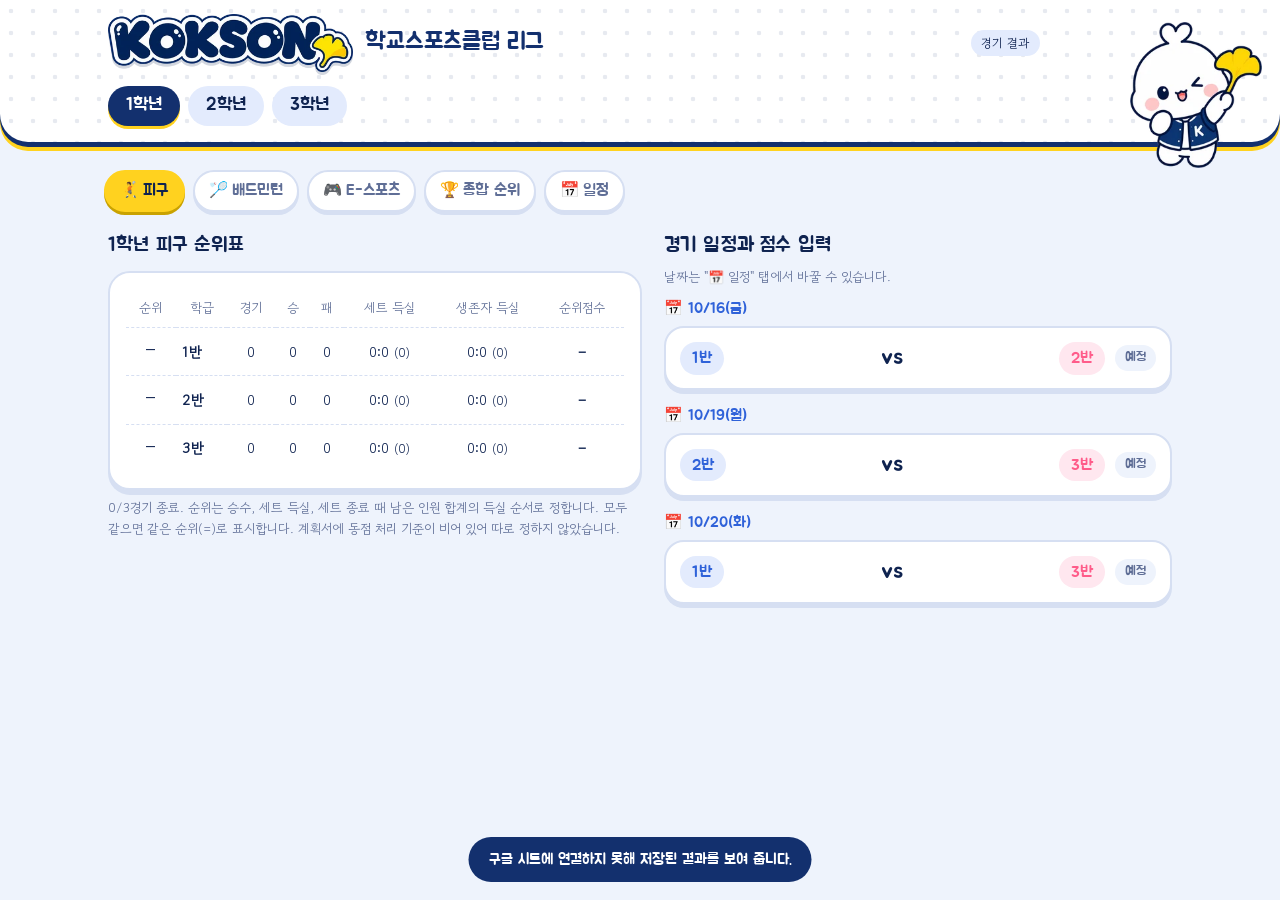
==== index.html @ 6b8d2104 "Add files via upload" ====
<!DOCTYPE html>
<html lang="ko">
<head>
<meta charset="utf-8" data-own>
<meta name="viewport" content="width=device-width, initial-scale=1, viewport-fit=cover" data-own>
<title data-own>곡선중 학교스포츠클럽 리그</title>
<link rel="manifest" href="manifest.webmanifest">
<meta name="theme-color" content="#13306E">
<meta name="mobile-web-app-capable" content="yes">
<meta name="apple-mobile-web-app-capable" content="yes">
<meta name="apple-mobile-web-app-title" content="스포츠리그">
<meta name="apple-mobile-web-app-status-bar-style" content="default">
<link rel="apple-touch-icon" href="icons/apple-touch-icon.png">
<link rel="icon" type="image/png" sizes="192x192" href="icons/icon-192.png">
<link rel="preconnect" href="https://fonts.googleapis.com" data-own>
<link rel="preconnect" href="https://fonts.gstatic.com" crossorigin data-own>
<link href="https://fonts.googleapis.com/css2?family=Jua&family=Gowun+Dodum&display=swap" rel="stylesheet" data-own>
<style data-own>
:root{
  --bg:#EEF3FC; --surface:#FFFFFF; --ink:#0F2350; --muted:#5F6E96; --line:#D6DFF2;
  --blue:#2F62D9; --blue-soft:#E3EBFD; --red:#FF5C8A; --red-soft:#FFE7EF;
  --yellow:#FFD21F; --ok:#1FA874; --warn:#E26A1F;
  --board:#13306E; --board-ink:#FFFFFF; --board-deep:#0A1F4D; --hdr:#FFFFFF;
  --mascot:url([data-uri]);
  color-scheme:light;
  box-sizing:border-box;
  padding-top:env(safe-area-inset-top,0px); padding-bottom:env(safe-area-inset-bottom,0px);
}
@media (prefers-color-scheme:dark){
  :root:not([data-theme="light"]){
    --bg:#0C1630; --surface:#15244A; --ink:#EAF0FF; --muted:#9FB0D6; --line:#25386A;
    --blue:#7FA2FF; --blue-soft:#1E2F5E; --red:#FF7FA3; --red-soft:#46213A;
    --yellow:#FFD84A; --ok:#4FD3A0; --warn:#FFA060;
    --board:#1A3A82; --board-ink:#FFFFFF; --board-deep:#0E2457; --hdr:#15244A; color-scheme:dark;
  }
}
:root[data-theme="dark"]{
  --bg:#0C1630; --surface:#15244A; --ink:#EAF0FF; --muted:#9FB0D6; --line:#25386A;
  --blue:#7FA2FF; --blue-soft:#1E2F5E; --red:#FF7FA3; --red-soft:#46213A;
  --yellow:#FFD84A; --ok:#4FD3A0; --warn:#FFA060;
  --board:#1A3A82; --board-ink:#FFFFFF; --board-deep:#0E2457; --hdr:#15244A; color-scheme:dark;
}
html{scroll-padding-top:env(safe-area-inset-top,0px)}
*,*::before,*::after{box-sizing:inherit}
body{margin:0;background:var(--bg);color:var(--ink);font-family:"Gowun Dodum","Apple SD Gothic Neo","Malgun Gothic",sans-serif;font-size:15px;line-height:1.55}
body::before{content:"";position:fixed;inset:0 0 auto;height:env(safe-area-inset-top,0px);z-index:10;background:var(--board)}
.disp{font-family:"Jua","Apple SD Gothic Neo","Malgun Gothic",sans-serif;font-weight:400;letter-spacing:0}
button,input,select{font:inherit;color:inherit}
button{cursor:pointer}
:focus-visible{outline:3px solid var(--yellow);outline-offset:2px}

header.top{background:var(--board);color:var(--board-ink);position:sticky;top:env(safe-area-inset-top,0px);z-index:5}
.top-inner{max-width:1100px;margin:0 auto;padding:14px 18px 0}
.title-row{display:flex;align-items:baseline;justify-content:space-between;gap:12px;flex-wrap:wrap}
.title-row h1{margin:0;font-size:24px}
.sync{font-size:12.5px;opacity:.75}
.grades{display:flex;gap:6px;margin-top:12px}
.grades button{border:0;background:transparent;color:var(--board-ink);opacity:.6;padding:6px 14px;border-radius:6px 6px 0 0;font-size:18px}
.grades button[aria-pressed="true"]{opacity:1;background:var(--bg);color:var(--ink)}
nav.sports{background:var(--bg);border-bottom:1px solid var(--line)}
.sports-inner{max-width:1100px;margin:0 auto;padding:0 12px;display:flex;gap:2px;overflow-x:auto}
.sports-inner button{border:0;background:none;padding:12px 12px 10px;border-bottom:3px solid transparent;white-space:nowrap;color:var(--muted);font-weight:500}
.sports-inner button[aria-pressed="true"]{color:var(--ink);border-bottom-color:var(--yellow)}

main{max-width:1100px;margin:0 auto;padding:18px 18px 60px}
.grid{display:grid;grid-template-columns:minmax(0,1.05fr) minmax(0,1fr);gap:22px;align-items:start}
@media (max-width:820px){.grid{grid-template-columns:minmax(0,1fr)}}
h2{font-size:17px;margin:0 0 10px}
.panel{background:var(--surface);border:1px solid var(--line);border-radius:10px;padding:14px}
.note{font-size:13px;color:var(--muted);margin:8px 0 0}
.scroll{overflow-x:auto}
table{border-collapse:collapse;width:100%;font-size:14px}
th,td{padding:7px 6px;text-align:center;border-bottom:1px solid var(--line);white-space:nowrap}
th{font-weight:500;color:var(--muted);font-size:12.5px}
td.cls{text-align:left;font-weight:700}
tr.top1 td:first-child{color:var(--yellow);font-weight:700}
.rank{font-family:"Jua",sans-serif;font-size:17px}
.pts{font-weight:700}

.rounds{display:flex;flex-direction:column;gap:14px}
.round h3{font-size:13px;color:var(--muted);font-weight:500;margin:0 0 6px}
.mlist{display:flex;flex-direction:column;gap:6px}
.mcard{display:grid;grid-template-columns:1fr auto 1fr auto;align-items:center;gap:10px;width:100%;text-align:left;background:var(--surface);border:1px solid var(--line);border-radius:8px;padding:10px 12px}
.mcard:hover{border-color:var(--muted)}
.mcard .a{color:var(--blue);font-weight:700}
.mcard .b{color:var(--red);font-weight:700;text-align:right}
.mcard .sc{font-family:"Jua",sans-serif;font-size:20px;min-width:62px;text-align:center}
.mcard .win{text-decoration:underline;text-decoration-thickness:3px;text-underline-offset:4px;text-decoration-color:var(--yellow)}
.badge{font-size:12px;padding:2px 8px;border-radius:99px;border:1px solid var(--line);color:var(--muted);white-space:nowrap}
.badge.live{border-color:var(--ok);color:var(--ok)}
.badge.done{background:var(--ink);color:var(--surface);border-color:var(--ink)}

/* scoring sheet */
.sheet{position:fixed;inset:0;z-index:20;background:var(--bg);overflow-y:auto;display:none}
.sheet.open{display:block}
.sheet-head{position:sticky;top:0;z-index:2;background:var(--board);color:var(--board-ink);padding:calc(env(safe-area-inset-top,0px) + 10px) 16px 10px;display:flex;align-items:center;gap:12px}
.sheet-head h2{margin:0;font-size:19px;flex:1}
.sheet-head .x{background:transparent;border:1px solid rgba(255,255,255,.35);color:var(--board-ink);border-radius:6px;padding:6px 12px}
.sheet-body{max-width:860px;margin:0 auto;padding:16px 16px 40px}

.board{background:var(--board);color:var(--board-ink);border-radius:12px;padding:16px;display:grid;grid-template-columns:1fr auto 1fr;gap:12px;align-items:stretch}
.side{border-radius:10px;padding:12px;display:flex;flex-direction:column;align-items:center;gap:8px}
.side.A{background:color-mix(in srgb,var(--blue) 30%,transparent);box-shadow:inset 0 0 0 2px var(--blue)}
.side.B{background:color-mix(in srgb,var(--red) 28%,transparent);box-shadow:inset 0 0 0 2px var(--red)}
.side .nm{font-size:22px}
.big{font-family:"Jua",sans-serif;font-size:clamp(64px,16vw,112px);line-height:1}
.side .lbl{font-size:12.5px;opacity:.8}
.center{display:flex;flex-direction:column;align-items:center;justify-content:center;gap:8px;min-width:96px}
.clock{font-family:"Jua",sans-serif;font-size:clamp(64px,18vw,104px);line-height:1;color:var(--yellow);font-variant-numeric:tabular-nums;letter-spacing:1px}
.clock.last{color:#FF8A3D}
.clock.over{color:var(--red)}
.timer-panel{background:var(--board);color:var(--board-ink);border-radius:12px;padding:16px;margin-bottom:12px;display:flex;flex-direction:column;align-items:center;gap:10px}
.timer-panel .tl{font-size:13px;opacity:.8}
.tbar{width:100%;max-width:520px;height:8px;border-radius:99px;background:rgba(255,255,255,.15);overflow:hidden}
.tbar i{display:block;height:100%;background:var(--yellow);border-radius:99px}
.tbtns{display:flex;gap:8px}
.tbtns button{touch-action:manipulation;border:0;border-radius:10px;padding:12px 22px;font-size:17px;font-weight:700}
.tbtns .go{background:var(--yellow);color:#14233D}
.tbtns .rs{background:#FFFFFF;color:#14233D}
.tbtns button:active,.endbtn:active{transform:translateY(1px)}
.vs{font-family:"Jua",sans-serif;font-size:28px;opacity:.6;align-self:center}
@media (max-width:560px){.board .vs{display:none}}
body.ro .timer-panel{display:none}
.btn-s{border:1px solid rgba(255,255,255,.35);background:transparent;color:var(--board-ink);border-radius:6px;padding:5px 10px;font-size:13px}
.setscore{font-family:"Jua",sans-serif;font-size:26px}
.counter{display:grid;grid-template-columns:44px 1fr 44px;align-items:center;gap:6px;width:100%;max-width:220px}
.counter button{height:44px;border-radius:8px;border:0;font-size:24px;font-weight:700;background:rgba(255,255,255,.14);color:var(--board-ink)}
.counter button.minus{background:rgba(255,255,255,.92);color:#14233D}
.counter .v{text-align:center}
.counter .v b{font-family:"Jua",sans-serif;font-size:30px;font-weight:400}
.counter .v span{opacity:.75;font-size:14px}
.counter .v small{display:block;font-size:12px;opacity:.75;margin-top:-4px}
.starts{display:flex;gap:6px;align-items:center;font-size:12.5px;opacity:.9;flex-wrap:wrap;justify-content:center}
.starts input{width:46px;padding:3px 4px;border-radius:5px;border:1px solid rgba(255,255,255,.35);background:transparent;color:var(--board-ink);text-align:center}
@media (max-width:560px){
  .board{grid-template-columns:1fr 1fr}
  .center{grid-column:1 / -1;order:-1;flex-direction:row;flex-wrap:wrap}
}
.svlab{font-size:13px;opacity:.85}
.svin{width:100%;max-width:200px;text-align:center;background:rgba(255,255,255,.08);border:2px solid rgba(255,255,255,.45);border-radius:12px;color:var(--board-ink);padding:6px 0;-moz-appearance:textfield;appearance:textfield}
.svin::-webkit-outer-spin-button,.svin::-webkit-inner-spin-button{-webkit-appearance:none;margin:0}
.svin::placeholder{color:rgba(255,255,255,.4)}
.svin:disabled{border-color:transparent;background:transparent;opacity:1}
body.ro .clock, body.ro .actions, body.ro [data-timer], body.ro .msg.warn, body.ro .g-side button{display:none}
body.ro .g-side{grid-template-columns:1fr}
.preview-bar{display:flex;gap:10px;align-items:center;justify-content:space-between;flex-wrap:wrap;background:var(--yellow);color:#1A1F26;border-radius:10px;padding:10px 14px;margin-bottom:16px;font-weight:500}
.preview-bar .ghost{border-color:#1A1F26;color:#1A1F26;background:rgba(255,255,255,.5)}
.qr-wrap{display:grid;grid-template-columns:minmax(0,320px) minmax(0,1fr);gap:24px;align-items:start;max-width:860px}
@media (max-width:700px){.qr-wrap{grid-template-columns:1fr}}
.qr-card{text-align:center}
.share-wrap{max-width:420px;margin:0 auto}
.share-wrap .qr-box svg{max-width:340px}
.qr-box{background:#fff;border-radius:8px;padding:8px}
.steps h2{margin-top:22px}.steps h2:first-child{margin-top:0}.steps p{margin:0 0 10px}
.qr-box svg{display:block;width:100%;height:auto;max-width:280px;margin:0 auto}
.g-side.sv1{grid-template-columns:1fr}
@media (max-width:480px){.g-row.sv-row{grid-template-columns:1fr auto 1fr;align-items:end}.g-row.sv-row .g-colon{display:block;padding-bottom:8px}}
.set-res{display:flex;flex-wrap:wrap;gap:8px;align-items:center}
.set-res .muted{color:var(--muted);font-weight:400}
.set-res .ok{color:var(--ok);font-weight:700}
.set-res .live-t{color:var(--ink);font-weight:500}
.set-res .warnt{color:var(--warn);font-weight:700}
.pick-row{display:flex;gap:6px}
.ghost.sm{padding:4px 10px;font-size:13px}
.game-top{align-items:center}
.ctl{display:flex;gap:6px;align-items:center}
.endbtn{background:var(--ok);color:#fff;border:0;border-radius:8px;padding:9px 16px;font-weight:700;font-size:14.5px;touch-action:manipulation}
.game.is-done{border-color:var(--ok);box-shadow:inset 4px 0 0 var(--ok)}
.game.is-done input{opacity:.85}
body.ro .ctl button{display:none}
body.ro .set-res button{display:none}
.settabs{display:flex;gap:6px;margin:0 0 12px;flex-wrap:wrap}
.settabs button{border:1px solid var(--line);background:var(--surface);border-radius:8px;padding:8px 14px;font-weight:500}
.settabs button[aria-pressed="true"]{border-color:var(--ink);box-shadow:inset 0 0 0 1px var(--ink)}
.settabs button:disabled{opacity:.4;cursor:not-allowed}
.settabs small{display:block;font-weight:400;font-size:12px;color:var(--muted)}
.actions{display:flex;gap:8px;flex-wrap:wrap;margin-top:14px;align-items:center}
.primary{background:var(--ink);color:var(--surface);border:0;border-radius:8px;padding:11px 18px;font-weight:700}
.ghost{background:transparent;border:1px solid var(--line);border-radius:8px;padding:10px 14px}
.pickA{background:var(--blue);color:#fff;border:0;border-radius:8px;padding:10px 14px;font-weight:700}
.pickB{background:var(--red);color:#fff;border:0;border-radius:8px;padding:10px 14px;font-weight:700}
.msg{font-size:14px;margin-top:10px}
.msg.warn{color:var(--warn)}
.result-line{font-size:15.5px;margin:14px 0 0;font-weight:700;background:var(--surface);border:1px solid var(--line);border-left:5px solid var(--yellow);border-radius:8px;padding:10px 12px}

/* badminton */
.games{display:flex;flex-direction:column;gap:10px;margin-top:14px}
.game{background:var(--surface);border:1px solid var(--line);border-radius:10px;padding:12px}
.game-top{display:flex;justify-content:space-between;align-items:baseline;gap:8px;margin-bottom:8px}
.game-top .ev{font-weight:700}
.game-top .ord{color:var(--muted);font-size:12.5px;font-weight:400;margin-left:6px}
.g-row{display:grid;grid-template-columns:1fr auto 1fr;gap:10px;align-items:center}
.g-side{display:grid;grid-template-columns:42px 1fr 42px;gap:6px;align-items:center}
.g-side button{height:42px;border-radius:8px;border:1px solid var(--line);background:var(--bg);font-size:20px;font-weight:700}
.g-side.A button.plus{background:var(--blue);color:#fff;border-color:var(--blue)}
.g-side.B button.plus{background:var(--red);color:#fff;border-color:var(--red)}
.g-side input{width:100%;text-align:center;font-family:"Jua",sans-serif;font-size:30px;border:1px solid var(--line);border-radius:8px;padding:2px 0;background:var(--surface)}
.g-side.A input{color:var(--blue)} .g-side.B input{color:var(--red)}
.g-colon{font-family:"Jua",sans-serif;font-size:24px;color:var(--muted)}
.g-names{display:grid;grid-template-columns:1fr auto 1fr;gap:10px;font-size:12.5px;color:var(--muted);margin-bottom:4px}
.g-names span:last-child{text-align:right}
.g-res{font-size:14px;margin-top:8px}
.g-res.final{color:var(--ok);font-weight:700}
.g-res.invalid{color:var(--warn);font-weight:700}
.mscore{display:flex;justify-content:center;align-items:center;gap:18px}
.mscore .t{font-size:20px}
@media (max-width:480px){.g-row{grid-template-columns:1fr;gap:6px}.g-colon{display:none}.g-names{display:none}.g-side::before{content:attr(data-name);grid-column:1 / -1;font-size:12.5px;color:var(--muted)}}

/* settings */
.form-grid{display:grid;grid-template-columns:repeat(auto-fill,minmax(160px,1fr));gap:12px}
label.f{display:flex;flex-direction:column;gap:4px;font-size:13.5px;color:var(--muted)}
label.f input,select.f{padding:8px 10px;border:1px solid var(--line);border-radius:8px;background:var(--surface);font-size:15px;color:var(--ink)}
.rule{margin:0;padding-left:18px;font-size:14px}
.rule li{margin:3px 0}
.empty{padding:20px;text-align:center;color:var(--muted)}
.toast{position:fixed;left:50%;bottom:calc(env(safe-area-inset-bottom,0px) + 18px);transform:translateX(-50%);background:var(--ink);color:var(--surface);padding:10px 16px;border-radius:8px;font-size:14px;z-index:40;opacity:0;transition:opacity .2s;pointer-events:none}
.toast.show{opacity:1}
@media (prefers-reduced-motion:reduce){.toast{transition:none}}

/* ---------- cute theme ---------- */
body{font-size:15.5px}
.disp,h1,h2,.rank,.mcard .sc,.big,.clock,.setscore,.vs,.g-side input,.g-colon{font-family:"Jua","Gowun Dodum",sans-serif;font-weight:400}
h2{font-size:20px;letter-spacing:.2px}
header.top{background-color:var(--board);background-image:radial-gradient(rgba(255,255,255,.13) 2px,transparent 2.6px);background-size:22px 22px;border-radius:0 0 26px 26px;box-shadow:0 6px 0 var(--board-deep)}
.top-inner{padding:16px 18px 16px}
.title-row h1{font-size:27px;display:flex;align-items:center;gap:8px}
.mascot{display:inline-block;font-size:28px;transform-origin:50% 100%;animation:hop 1.1s ease-out 1}
@keyframes hop{0%{transform:translateY(0) rotate(0)}30%{transform:translateY(-12px) rotate(-12deg)}55%{transform:translateY(0) rotate(6deg)}75%{transform:translateY(-4px) rotate(-3deg)}100%{transform:none}}
@media (prefers-reduced-motion:reduce){.mascot{animation:none}}
.sync{background:rgba(255,255,255,.16);padding:3px 10px;border-radius:99px;opacity:1;font-size:12.5px}
.grades{gap:8px;margin-top:14px}
.grades button{border-radius:99px;background:rgba(255,255,255,.14);opacity:1;color:var(--board-ink);font-size:18px;padding:6px 18px;font-family:"Jua",sans-serif}
.grades button[aria-pressed="true"]{background:#fff;color:var(--board);box-shadow:0 3px 0 var(--board-deep)}
nav.sports{background:transparent;border-bottom:0}
.sports-inner{padding:14px 14px 4px;gap:8px}
@media (max-width:820px){.sports-inner{flex-wrap:wrap;overflow-x:visible}}
.sports-inner button{border:2px solid var(--line);background:var(--surface);border-radius:99px;padding:7px 14px;color:var(--muted);font-family:"Jua",sans-serif;font-size:15.5px;box-shadow:0 3px 0 var(--line)}
.sports-inner button[aria-pressed="true"]{background:var(--yellow);border-color:var(--yellow);color:#3A2A00;box-shadow:0 3px 0 #D9A21C}
.sports-inner .ic{margin-right:4px}
main{padding-top:14px}
.panel{border:2px solid var(--line);border-radius:22px;padding:16px;box-shadow:0 5px 0 var(--line)}
table{font-size:14.5px}
th{color:var(--muted);font-size:13px;font-weight:400}
th,td{border-bottom:1.5px dashed var(--line);padding:9px 6px}
tbody tr:last-child td{border-bottom:0}
tr.top1 td.rank::after{content:" 👑";font-size:14px}
.rank{font-size:19px}
.round h3{font-family:"Jua",sans-serif;font-size:15px;color:var(--board);font-weight:400}
.mlist{gap:10px}
.mcard{border:2px solid var(--line);border-radius:20px;padding:12px 14px;box-shadow:0 4px 0 var(--line);transition:transform .12s}
.mcard:hover{transform:translateY(-2px);border-color:var(--line)}
.mcard:active{transform:translateY(2px);box-shadow:0 2px 0 var(--line)}
.mcard .a,.mcard .b{justify-self:start;padding:4px 12px;border-radius:99px;font-family:"Jua",sans-serif;font-weight:400;font-size:16px}
.mcard .a{background:var(--blue-soft)}
.mcard .b{background:var(--red-soft);justify-self:end}
.mcard .sc{font-size:23px}
.mcard .win{text-decoration:none;box-shadow:0 0 0 2px var(--yellow)}
.mcard .win::after{content:" ⭐"}
.badge{border:0;padding:3px 10px;background:var(--bg);color:var(--muted);font-family:"Jua",sans-serif;font-size:12.5px}
.badge.live{background:#DDF8EC;color:#11805A}
.badge.done{background:var(--board);color:#fff}
.sheet-head{background-color:var(--board);background-image:radial-gradient(rgba(255,255,255,.13) 2px,transparent 2.6px);background-size:22px 22px;border-radius:0 0 22px 22px}
.sheet-head .x{border:0;background:#fff;color:var(--board);border-radius:99px;padding:7px 16px;font-family:"Jua",sans-serif}
.board,.timer-panel{border-radius:26px;background-color:var(--board);background-image:radial-gradient(rgba(255,255,255,.1) 2px,transparent 2.6px);background-size:22px 22px;box-shadow:0 6px 0 var(--board-deep)}
.side{border-radius:22px}
.side.A{background:var(--blue);box-shadow:inset 0 -5px 0 rgba(0,0,0,.14)}
.side.B{background:var(--red);box-shadow:inset 0 -5px 0 rgba(0,0,0,.14)}
.side .nm{font-size:24px}
.side .lbl{opacity:.95}
.clock{color:var(--yellow);text-shadow:0 4px 0 var(--board-deep)}
.clock.last{color:#FFB37A}
.clock.over{color:#FF9DB7}
.tbar{height:14px;background:rgba(255,255,255,.18);max-width:560px}
.tbar i{background:repeating-linear-gradient(-45deg,var(--yellow) 0 10px,#FFDB7A 10px 20px)}
.tbtns button{border-radius:99px;font-family:"Jua",sans-serif;font-weight:400;font-size:18px;padding:11px 24px}
.tbtns .go{box-shadow:0 4px 0 #D9A21C}
.tbtns .rs{box-shadow:0 4px 0 rgba(0,0,0,.2);color:var(--board)}
.tbtns button:active{transform:translateY(3px);box-shadow:none}
.result-line{border:2px solid var(--line);border-left:2px solid var(--line);border-radius:18px;background:var(--surface);font-family:"Jua",sans-serif;font-weight:400;font-size:17px;padding:12px 16px;box-shadow:0 4px 0 var(--line)}
.result-line::before{content:"📣 "}
.game{border:2px solid var(--line);border-radius:22px;padding:14px;box-shadow:0 4px 0 var(--line)}
.game.is-done{border-color:var(--ok);box-shadow:0 4px 0 var(--ok)}
.game-top .ev{font-family:"Jua",sans-serif;font-weight:400;font-size:18px}
.g-side input{border:2px solid var(--line);border-radius:16px;font-size:32px}
.g-side.A input:focus{border-color:var(--blue);outline:none;box-shadow:0 0 0 4px var(--blue-soft)}
.g-side.B input:focus{border-color:var(--red);outline:none;box-shadow:0 0 0 4px var(--red-soft)}
.g-side button{border-radius:14px;border-width:2px}
.g-side.A button.plus{box-shadow:0 3px 0 #3559C9}
.g-side.B button.plus{box-shadow:0 3px 0 #D93A6A}
.endbtn{border-radius:99px;font-family:"Jua",sans-serif;font-weight:400;font-size:15px;padding:8px 16px;box-shadow:0 3px 0 #147E57}
.endbtn::before{content:"🏁 "}
.endbtn:active{transform:translateY(3px);box-shadow:none}
.primary{background:var(--board);border-radius:99px;font-family:"Jua",sans-serif;font-weight:400;font-size:16px;box-shadow:0 4px 0 var(--board-deep)}
.primary:active,.pickA:active,.pickB:active{transform:translateY(3px);box-shadow:none}
.ghost{border:2px solid var(--line);border-radius:99px;background:var(--surface);font-family:"Jua",sans-serif}
.pickA,.pickB{border-radius:99px;font-family:"Jua",sans-serif;font-weight:400}
.pickA{box-shadow:0 3px 0 #3559C9}.pickB{box-shadow:0 3px 0 #D93A6A}
label.f input,select.f{border:2px solid var(--line);border-radius:14px}
.toast{border-radius:99px;background:var(--board);color:#fff;font-family:"Jua",sans-serif;font-size:15px;padding:11px 20px}
.preview-bar{border-radius:18px}
.es-in{width:110px;text-align:center;font-family:"Jua",sans-serif;font-size:22px;border:2px solid var(--line);border-radius:14px;padding:4px 6px;background:var(--surface);color:var(--ink)}
.es-in{-moz-appearance:textfield;appearance:textfield}
.es-in::-webkit-outer-spin-button,.es-in::-webkit-inner-spin-button{-webkit-appearance:none;margin:0}
.es-in:focus{outline:none;border-color:var(--yellow);box-shadow:0 0 0 4px color-mix(in srgb,var(--yellow) 30%,transparent)}
.es-board{display:flex;flex-direction:column;gap:8px}
.es-row{display:grid;grid-template-columns:44px 1fr auto auto;gap:10px;align-items:center;padding:10px 12px;border-radius:16px;background:var(--bg);font-family:"Jua",sans-serif;font-size:17px}
.es-row.first{background:color-mix(in srgb,var(--yellow) 28%,var(--surface));box-shadow:0 3px 0 var(--yellow)}
.es-row .medal{font-size:26px;text-align:center}
.es-row .rk{font-size:15px;color:var(--muted)}
.es-pt{font-size:20px}
.es-rp{font-size:13px;color:var(--muted)}
.save-chip{font-size:12.5px;background:rgba(255,255,255,.18);color:#fff;padding:4px 10px;border-radius:99px;white-space:nowrap}
.save-chip:empty{display:none}
.save-chip.bad{background:#FFE7EF;color:#B0203F}
.save-panel{border-color:var(--yellow);box-shadow:0 5px 0 var(--yellow)}
.ro-note{background:var(--red-soft);color:var(--ink);border:2px solid var(--red);border-radius:18px;padding:12px 14px;margin-bottom:12px;font-family:"Jua",sans-serif}
.pv-fixed{position:fixed;left:50%;transform:translateX(-50%);bottom:calc(env(safe-area-inset-bottom,0px) + 14px);z-index:30;width:max-content;max-width:calc(100% - 24px);margin:0;box-shadow:0 5px 0 #D9A21C;font-family:"Jua",sans-serif;font-weight:400}
body.pv .toast{bottom:calc(env(safe-area-inset-bottom,0px) + 86px)}
body.pv main,body.pv .sheet-body{padding-bottom:110px}
.qr-box{border-radius:18px;padding:12px}
.empty{font-family:"Jua",sans-serif;font-size:16px}
@media (prefers-color-scheme:dark){:root:not([data-theme="light"]) .round h3{color:var(--blue)}}
:root[data-theme="dark"] .round h3{color:var(--blue)}
.g-side input{-moz-appearance:textfield;appearance:textfield}
.g-side input::-webkit-outer-spin-button,.g-side input::-webkit-inner-spin-button{-webkit-appearance:none;margin:0}

/* ---------- KOKSON brand ---------- */
body::before{background:var(--hdr)}
header.top{position:relative;top:auto;background-color:var(--hdr);color:var(--ink);background-image:radial-gradient(color-mix(in srgb,var(--board) 10%,transparent) 2px,transparent 2.6px);background-size:22px 22px;border-radius:0 0 28px 28px;box-shadow:0 5px 0 var(--board),0 9px 0 var(--yellow);margin-bottom:10px;overflow:visible}
.top-inner{padding:14px 150px 16px 18px;position:relative}
.title-row{align-items:center}
.title-row h1{font-size:24px;color:var(--board);flex-wrap:wrap;gap:4px 12px}
:root[data-theme="dark"] .title-row h1{color:var(--ink)}
@media (prefers-color-scheme:dark){:root:not([data-theme="light"]) .title-row h1{color:var(--ink)}}
.logo{height:58px;width:auto;display:block;filter:drop-shadow(0 3px 0 rgba(10,31,77,.18))}
.sync{background:var(--blue-soft);color:var(--ink)}
.grades button{background:var(--blue-soft);color:var(--ink)}
.grades button[aria-pressed="true"]{background:var(--board);color:#fff;box-shadow:0 3px 0 var(--yellow)}
.hdr-mascot{position:absolute;right:18px;bottom:-26px;width:132px;height:146px;background:var(--mascot) no-repeat center bottom/contain;z-index:6;pointer-events:none}
.mascot{animation:wave 1.4s ease-out 1;transform-origin:50% 90%}
@keyframes wave{0%{transform:translateY(16px) rotate(0)}35%{transform:translateY(-6px) rotate(-6deg)}60%{transform:translateY(0) rotate(4deg)}80%{transform:rotate(-2deg)}100%{transform:none}}
@media (prefers-reduced-motion:reduce){.mascot{animation:none}}
@media (max-width:640px){
  .top-inner{padding:12px 96px 14px 14px}
  .logo{height:42px}
  .title-row h1{font-size:19px}
  .hdr-mascot{width:92px;height:102px;right:8px;bottom:-18px}
  .sync{font-size:11.5px}
}
.sports-inner{padding-top:18px}
.sports-inner button[aria-pressed="true"]{background:var(--yellow);border-color:var(--yellow);color:#0F2350;box-shadow:0 3px 0 #C9A200}
.tbtns .go{box-shadow:0 4px 0 #C9A200;color:#0F2350}
.clock{color:var(--yellow)}
.tbar i{background:repeating-linear-gradient(-45deg,var(--yellow) 0 10px,#FFE680 10px 20px)}
.round h3{color:var(--blue)}
.result-line.won{position:relative;padding-left:76px;min-height:72px;display:flex;align-items:center;border-color:var(--yellow);box-shadow:0 4px 0 var(--yellow)}
.result-line.won::before{content:"";position:absolute;left:10px;bottom:6px;width:58px;height:64px;background:var(--mascot) no-repeat center/contain}
.empty{background:var(--mascot) no-repeat center 14px/68px;padding-top:96px}
.toast{background:var(--board)}
.pv-fixed{box-shadow:0 5px 0 #C9A200}

/* ---------- schedule ---------- */
.today-chip{display:inline-block;background:var(--red);color:#fff;border-radius:99px;padding:1px 9px;font-size:12.5px;margin-left:4px;vertical-align:2px}
.round h3 .sx,.round h3 .snote{font-family:"Gowun Dodum",sans-serif;font-size:12.5px;color:var(--muted);margin-left:4px}
.snote{color:var(--warn)!important;font-weight:700}
.sched-wrap{max-width:860px}
.sched-top{display:flex;justify-content:space-between;align-items:center;gap:10px;flex-wrap:wrap;margin-bottom:10px}
.sched-top h2{margin:0}
.sched-hl{display:flex;flex-wrap:wrap;gap:8px;align-items:center;background:color-mix(in srgb,var(--yellow) 26%,var(--surface));border:2px solid var(--yellow);border-radius:18px;padding:12px 14px;box-shadow:0 4px 0 var(--yellow);margin-bottom:14px;font-family:"Jua",sans-serif;font-size:16px}
.sched-hl span{background:var(--surface);border-radius:99px;padding:3px 12px;font-size:15px}
.pills{display:flex;gap:8px;flex-wrap:wrap;margin-bottom:8px}
.pill{border:2px solid var(--line);background:var(--surface);border-radius:99px;padding:6px 14px;font-family:"Jua",sans-serif;font-size:15px;color:var(--muted)}
.pill[aria-pressed="true"]{background:var(--board);border-color:var(--board);color:#fff}
.sched-list{display:flex;flex-direction:column;gap:8px;margin-top:6px}
.sched-date{font-family:"Jua",sans-serif;font-size:17px;color:var(--blue);margin:12px 0 0}
.sched-date.is-today{color:var(--red)}
.sched-row{display:grid;grid-template-columns:auto auto 1fr auto;gap:10px;align-items:center;width:100%;text-align:left;background:var(--surface);border:2px solid var(--line);border-radius:18px;padding:10px 14px;box-shadow:0 3px 0 var(--line);font:inherit;color:var(--ink)}
button.sched-row:active{transform:translateY(2px);box-shadow:none}
.gpill{background:var(--board);color:#fff;border-radius:99px;padding:2px 10px;font-family:"Jua",sans-serif;font-size:13.5px;white-space:nowrap}
.sr-sport{font-family:"Jua",sans-serif;white-space:nowrap}
.sr-label{font-weight:700}
.sr-label .sx{font-weight:400;color:var(--muted);font-size:13px;margin-left:4px}
.sr-label .snote{font-size:13px;margin-left:4px}
.sr-st{display:flex;gap:6px;align-items:center;justify-content:flex-end;white-space:nowrap;font-size:14px}
@media (max-width:560px){.sched-row{grid-template-columns:auto 1fr auto}.sr-sport{grid-column:2}.sr-label{grid-column:1 / -1;grid-row:2}.sr-st{grid-column:3;grid-row:1}}
.sched-row.edit{display:block}
.sr-main{display:flex;gap:8px;align-items:center;flex-wrap:wrap;margin-bottom:8px}
.sr-edit{display:grid;grid-template-columns:repeat(4,minmax(0,1fr));gap:8px}
@media (max-width:640px){.sr-edit{grid-template-columns:repeat(2,minmax(0,1fr))}}
.sr-edit label{display:flex;flex-direction:column;gap:3px;font-size:12.5px;color:var(--muted)}
.sr-edit input{font:inherit;font-size:15px;padding:7px 9px;border:2px solid var(--line);border-radius:12px;background:var(--surface);color:var(--ink);min-width:0;width:100%}
.sr-edit input:focus{outline:none;border-color:var(--yellow)}

/* ---------- dodgeball sheet background ---------- */
:root{--court1:#E6EEFF;--court2:#FFF5D1;--courtline:rgba(19,48,110,.14)}
@media (prefers-color-scheme:dark){:root:not([data-theme="light"]){--court1:#0F1C3D;--court2:#1C2240;--courtline:rgba(160,185,255,.14)}}
:root[data-theme="dark"]{--court1:#0F1C3D;--court2:#1C2240;--courtline:rgba(160,185,255,.14)}
.sheet.dodge-bg::before{content:"";position:fixed;inset:0;z-index:-1;pointer-events:none;
  background:
    var(--mascot) no-repeat right 10px bottom calc(env(safe-area-inset-bottom,0px) + 8px) / 140px auto,
    radial-gradient(circle at 50% 55%, transparent 92px, var(--courtline) 93px, var(--courtline) 99px, transparent 100px),
    linear-gradient(to bottom, transparent calc(55% - 3px), var(--courtline) calc(55% - 3px), var(--courtline) calc(55% + 3px), transparent calc(55% + 3px)),
    url("data:image/svg+xml,%3Csvg xmlns='http://www.w3.org/2000/svg' width='280' height='280' viewBox='0 0 280 280'%3E %3Cg opacity='.22'%3E%3Ccircle cx='62' cy='70' r='28' fill='%23FF5C8A'/%3E%3Cpath d='M36 60q26 12 52 0M38 84q24-9 48 0' stroke='%23fff' stroke-width='3.5' fill='none' stroke-linecap='round'/%3E %3Cpath d='M14 70h-10M18 56h-12M18 84h-12' stroke='%23FF5C8A' stroke-width='4' stroke-linecap='round'/%3E%3C/g%3E %3Cg opacity='.2'%3E%3Ccircle cx='204' cy='196' r='20' fill='%232F62D9'/%3E%3Cpath d='M186 189q18 8 36 0M188 205q16-6 32 0' stroke='%23fff' stroke-width='3' fill='none' stroke-linecap='round'/%3E%3C/g%3E %3Cg opacity='.35' fill='%23FFD21F'%3E%3Cpath d='M200 46l5 11 12 2-9 8 2 12-10-6-10 6 2-12-9-8 12-2z'/%3E%3Cpath d='M70 214l3 7 8 1-6 5 2 8-7-4-7 4 2-8-6-5 8-1z'/%3E%3C/g%3E %3C/svg%3E") 0 0 / 280px 280px repeat,
    linear-gradient(160deg, var(--court1), var(--court2));}
.sheet.dodge-bg::after{content:"";position:fixed;inset:calc(env(safe-area-inset-top,0px) + 70px) 14px calc(env(safe-area-inset-bottom,0px) + 14px);z-index:-1;pointer-events:none;border:6px solid var(--courtline);border-radius:28px}
@media (prefers-reduced-motion:no-preference){.sheet.dodge-bg.open::before{animation:courtIn .5s ease-out}}
@keyframes courtIn{from{opacity:0;transform:scale(1.03)}to{opacity:1;transform:none}}

/* ---------- badminton sheet background ---------- */
:root{--bdveil:linear-gradient(180deg,rgba(238,243,252,.35) 0%,rgba(238,243,252,.55) 45%,rgba(238,243,252,.8) 100%)}
@media (prefers-color-scheme:dark){:root:not([data-theme="light"]){--bdveil:linear-gradient(180deg,rgba(12,22,48,.5),rgba(12,22,48,.72) 50%,rgba(12,22,48,.88))}}
:root[data-theme="dark"]{--bdveil:linear-gradient(180deg,rgba(12,22,48,.5),rgba(12,22,48,.72) 50%,rgba(12,22,48,.88))}
.sheet.bd-bg::before{content:"";position:fixed;inset:0;z-index:-1;pointer-events:none;
  background:var(--bdveil),url("[data-uri]") center 35% / cover no-repeat,#E9DCC4}
.sheet.bd-bg .game,.sheet.bd-bg .result-line{background:color-mix(in srgb,var(--surface) 94%,transparent);backdrop-filter:blur(3px);-webkit-backdrop-filter:blur(3px)}
@media (prefers-reduced-motion:no-preference){.sheet.bd-bg.open::before{animation:courtIn .5s ease-out}}

/* ---------- e-sports background ---------- */
:root{--es1:#DDEBFF;--es2:#FFF2C7;--esroad:#8C9BC0;--esline:#2F62D9}
@media (prefers-color-scheme:dark){:root:not([data-theme="light"]){--es1:#0E1A3A;--es2:#1E1F3A;--esroad:#3A4A78;--esline:#7FA2FF}}
:root[data-theme="dark"]{--es1:#0E1A3A;--es2:#1E1F3A;--esroad:#3A4A78;--esline:#7FA2FF}
#esbg{position:fixed;inset:0;z-index:-1;pointer-events:none;display:none}
#esbg svg{width:100%;height:100%;display:block;opacity:.75}
body.es-bg #esbg{display:block}
body.es-bg{background:transparent}
body.es-bg main .note{background:color-mix(in srgb,var(--surface) 85%,transparent);border-radius:10px;padding:4px 10px;display:inline-block}
body.es-bg .es-board,body.es-bg main .panel{background:color-mix(in srgb,var(--surface) 95%,transparent)}


/* ---------- dodgeball kids illustration ---------- */
:root{--dodgeveil:linear-gradient(180deg,rgba(238,243,252,.15) 0%,rgba(238,243,252,.35) 50%,rgba(238,243,252,.55) 100%)}
@media (prefers-color-scheme:dark){:root:not([data-theme="light"]){--dodgeveil:linear-gradient(180deg,rgba(12,22,48,.55),rgba(12,22,48,.72) 55%,rgba(12,22,48,.85))}}
:root[data-theme="dark"]{--dodgeveil:linear-gradient(180deg,rgba(12,22,48,.55),rgba(12,22,48,.72) 55%,rgba(12,22,48,.85))}
.sheet.dodge-bg::before{background:var(--dodgeveil),url("[data-uri]") center 60% / cover no-repeat,#F3E2BF}
.sheet.dodge-bg::after{display:none}
.sheet.dodge-bg .game,.sheet.dodge-bg .result-line{background:color-mix(in srgb,var(--surface) 94%,transparent);backdrop-filter:blur(3px);-webkit-backdrop-filter:blur(3px)}

/* ---------- total ranking festival background ---------- */
:root{--totveil:linear-gradient(180deg,rgba(238,243,252,.2),rgba(238,243,252,.35))}
@media (prefers-color-scheme:dark){:root:not([data-theme="light"]){--totveil:linear-gradient(180deg,rgba(12,22,48,.6),rgba(12,22,48,.78))}}
:root[data-theme="dark"]{--totveil:linear-gradient(180deg,rgba(12,22,48,.6),rgba(12,22,48,.78))}
#totbg{position:fixed;inset:0;z-index:-1;pointer-events:none;display:none;background:var(--totveil),url("[data-uri]") center bottom / cover no-repeat,#FFE9F2}
body.tot-bg #totbg{display:block}
body.tot-bg{background:transparent}
body.tot-bg main .panel{background:color-mix(in srgb,var(--surface) 97%,transparent)}
body.tot-bg main .note,body.tot-bg main h2{background:color-mix(in srgb,var(--surface) 85%,transparent);border-radius:10px;padding:4px 10px;display:inline-block}
.teacher-link{text-align:center;margin:26px 0 0}
.teacher-box{margin-top:22px}
.tb-row{display:flex;gap:8px;flex-wrap:wrap;align-items:center}
.teacher-box input{font:inherit;font-size:16px;padding:10px 12px;border:2px solid var(--line);border-radius:12px;background:var(--surface);color:var(--ink);min-width:0;flex:1}
@media (display-mode: standalone){ body{ -webkit-user-select:none; user-select:none } input,textarea{ -webkit-user-select:text; user-select:text } }
.token-box{border-color:var(--yellow);box-shadow:0 5px 0 var(--yellow);margin-bottom:16px}
.token-box input{font:inherit;font-size:16px;padding:10px 12px;border:2px solid var(--line);border-radius:12px;background:var(--surface);color:var(--ink);min-width:0;flex:1}
/* ---------- bigger class labels on score cards ---------- */
.g-names{font-family:"Jua",sans-serif;font-size:18px;color:var(--ink);margin-bottom:6px;align-items:center}
.g-names span:first-child,.g-names span:last-child{display:inline-block;justify-self:start;padding:3px 14px;border-radius:99px;font-weight:400}
.g-names span:first-child{background:var(--blue);color:#fff}
.g-names span:last-child{justify-self:end;background:var(--red);color:#fff}
@media (max-width:480px){.g-side::before{font-family:"Jua",sans-serif;font-size:17px;color:var(--ink);padding:2px 0 4px}.g-side.A::before{color:var(--blue)}.g-side.B::before{color:var(--red)}}
/* ---------- custom background (this device only) ---------- */
.sheet.custom-bg::before{background:var(--bdveil),var(--custombg) center/cover no-repeat,var(--bg)!important}
.sheet.custom-bg::after{display:none}
.sheet.custom-bg .game,.sheet.custom-bg .result-line{background:color-mix(in srgb,var(--surface) 94%,transparent);backdrop-filter:blur(3px);-webkit-backdrop-filter:blur(3px)}
#esbg.custom-bg{background:var(--bdveil),var(--custombg) center/cover no-repeat,var(--bg)}
#esbg.custom-bg svg{display:none}
.bg-list{display:flex;flex-direction:column;gap:10px}
.bg-row{display:grid;grid-template-columns:72px 1fr auto;gap:12px;align-items:center}
.bg-thumb{width:72px;height:46px;border-radius:12px;border:2px solid var(--line);background:var(--bg) center/cover no-repeat;display:flex;align-items:center;justify-content:center;font-size:12px;color:var(--muted)}
.bg-btns{display:flex;gap:6px;flex-wrap:wrap;justify-content:flex-end}
.bg-btns .ghost{padding:7px 12px;font-size:14px}
@media (max-width:520px){.bg-row{grid-template-columns:72px 1fr}.bg-btns{grid-column:1 / -1;justify-content:flex-start}}
</style>
</head>
<body>
<header class="top" data-own>
  <div class="top-inner">
    <div class="title-row">
      <h1 class="disp"><img class="logo" src="[data-uri]" alt="곡선중학교 KOKSON"><span>학교스포츠클럽 리그</span></h1>
      <span class="sync" id="sync">불러오는 중</span>
    </div>
    <div class="grades" id="grades" role="group" aria-label="학년 선택"></div>
  </div>
  <div class="hdr-mascot mascot" aria-hidden="true"></div>
</header>
<nav class="sports" data-own><div class="sports-inner" id="tabs" role="group" aria-label="종목 선택"></div></nav>
<main id="main" data-own></main>

<div class="sheet" id="sheet" data-own role="dialog" aria-modal="true" aria-labelledby="sheetTitle">
  <div class="sheet-head"><h2 class="disp" id="sheetTitle"></h2><span class="save-chip" id="sheetSync" aria-live="polite"></span><button class="x" id="closeSheet">닫기</button></div>
  <div class="sheet-body" id="sheetBody"></div>
</div>
<div class="toast" id="toast" role="status" data-own></div>

<script type="application/json" id="snapshot" data-own>{"app": "gokseon-league", "version": 1, "config": {"classes": {"1": 3, "2": 3, "3": 3}, "dodgeStart": {"boys": 10, "girls": 10}, "otherPoints": 0, "points": [5, 4, 3], "setMinutes": 4}, "matches": {}, "esports": {}, "savedAt": null, "publicUrl": ""}</script>
<script data-own>var qrcode=function(){var t=function(t,r){var e=t,n=g[r],o=null,i=0,a=null,u=[],f={},c=function(t,r){o=function(t){for(var r=new Array(t),e=0;e<t;e+=1){r[e]=new Array(t);for(var n=0;n<t;n+=1)r[e][n]=null}return r}(i=4*e+17),l(0,0),l(i-7,0),l(0,i-7),s(),h(),d(t,r),e>=7&&v(t),null==a&&(a=p(e,n,u)),w(a,r)},l=function(t,r){for(var e=-1;e<=7;e+=1)if(!(t+e<=-1||i<=t+e))for(var n=-1;n<=7;n+=1)r+n<=-1||i<=r+n||(o[t+e][r+n]=0<=e&&e<=6&&(0==n||6==n)||0<=n&&n<=6&&(0==e||6==e)||2<=e&&e<=4&&2<=n&&n<=4)},h=function(){for(var t=8;t<i-8;t+=1)null==o[t][6]&&(o[t][6]=t%2==0);for(var r=8;r<i-8;r+=1)null==o[6][r]&&(o[6][r]=r%2==0)},s=function(){for(var t=B.getPatternPosition(e),r=0;r<t.length;r+=1)for(var n=0;n<t.length;n+=1){var i=t[r],a=t[n];if(null==o[i][a])for(var u=-2;u<=2;u+=1)for(var f=-2;f<=2;f+=1)o[i+u][a+f]=-2==u||2==u||-2==f||2==f||0==u&&0==f}},v=function(t){for(var r=B.getBCHTypeNumber(e),n=0;n<18;n+=1){var a=!t&&1==(r>>n&1);o[Math.floor(n/3)][n%3+i-8-3]=a}for(n=0;n<18;n+=1){a=!t&&1==(r>>n&1);o[n%3+i-8-3][Math.floor(n/3)]=a}},d=function(t,r){for(var e=n<<3|r,a=B.getBCHTypeInfo(e),u=0;u<15;u+=1){var f=!t&&1==(a>>u&1);u<6?o[u][8]=f:u<8?o[u+1][8]=f:o[i-15+u][8]=f}for(u=0;u<15;u+=1){f=!t&&1==(a>>u&1);u<8?o[8][i-u-1]=f:u<9?o[8][15-u-1+1]=f:o[8][15-u-1]=f}o[i-8][8]=!t},w=function(t,r){for(var e=-1,n=i-1,a=7,u=0,f=B.getMaskFunction(r),c=i-1;c>0;c-=2)for(6==c&&(c-=1);;){for(var g=0;g<2;g+=1)if(null==o[n][c-g]){var l=!1;u<t.length&&(l=1==(t[u]>>>a&1)),f(n,c-g)&&(l=!l),o[n][c-g]=l,-1==(a-=1)&&(u+=1,a=7)}if((n+=e)<0||i<=n){n-=e,e=-e;break}}},p=function(t,r,e){for(var n=A.getRSBlocks(t,r),o=b(),i=0;i<e.length;i+=1){var a=e[i];o.put(a.getMode(),4),o.put(a.getLength(),B.getLengthInBits(a.getMode(),t)),a.write(o)}var u=0;for(i=0;i<n.length;i+=1)u+=n[i].dataCount;if(o.getLengthInBits()>8*u)throw"code length overflow. ("+o.getLengthInBits()+">"+8*u+")";for(o.getLengthInBits()+4<=8*u&&o.put(0,4);o.getLengthInBits()%8!=0;)o.putBit(!1);for(;!(o.getLengthInBits()>=8*u||(o.put(236,8),o.getLengthInBits()>=8*u));)o.put(17,8);return function(t,r){for(var e=0,n=0,o=0,i=new Array(r.length),a=new Array(r.length),u=0;u<r.length;u+=1){var f=r[u].dataCount,c=r[u].totalCount-f;n=Math.max(n,f),o=Math.max(o,c),i[u]=new Array(f);for(var g=0;g<i[u].length;g+=1)i[u][g]=255&t.getBuffer()[g+e];e+=f;var l=B.getErrorCorrectPolynomial(c),h=k(i[u],l.getLength()-1).mod(l);for(a[u]=new Array(l.getLength()-1),g=0;g<a[u].length;g+=1){var s=g+h.getLength()-a[u].length;a[u][g]=s>=0?h.getAt(s):0}}var v=0;for(g=0;g<r.length;g+=1)v+=r[g].totalCount;var d=new Array(v),w=0;for(g=0;g<n;g+=1)for(u=0;u<r.length;u+=1)g<i[u].length&&(d[w]=i[u][g],w+=1);for(g=0;g<o;g+=1)for(u=0;u<r.length;u+=1)g<a[u].length&&(d[w]=a[u][g],w+=1);return d}(o,n)};f.addData=function(t,r){var e=null;switch(r=r||"Byte"){case"Numeric":e=M(t);break;case"Alphanumeric":e=x(t);break;case"Byte":e=m(t);break;case"Kanji":e=L(t);break;default:throw"mode:"+r}u.push(e),a=null},f.isDark=function(t,r){if(t<0||i<=t||r<0||i<=r)throw t+","+r;return o[t][r]},f.getModuleCount=function(){return i},f.make=function(){if(e<1){for(var t=1;t<40;t++){for(var r=A.getRSBlocks(t,n),o=b(),i=0;i<u.length;i++){var a=u[i];o.put(a.getMode(),4),o.put(a.getLength(),B.getLengthInBits(a.getMode(),t)),a.write(o)}var g=0;for(i=0;i<r.length;i++)g+=r[i].dataCount;if(o.getLengthInBits()<=8*g)break}e=t}c(!1,function(){for(var t=0,r=0,e=0;e<8;e+=1){c(!0,e);var n=B.getLostPoint(f);(0==e||t>n)&&(t=n,r=e)}return r}())},f.createTableTag=function(t,r){t=t||2;var e="";e+='<table style="',e+=" border-width: 0px; border-style: none;",e+=" border-collapse: collapse;",e+=" padding: 0px; margin: "+(r=void 0===r?4*t:r)+"px;",e+='">',e+="<tbody>";for(var n=0;n<f.getModuleCount();n+=1){e+="<tr>";for(var o=0;o<f.getModuleCount();o+=1)e+='<td style="',e+=" border-width: 0px; border-style: none;",e+=" border-collapse: collapse;",e+=" padding: 0px; margin: 0px;",e+=" width: "+t+"px;",e+=" height: "+t+"px;",e+=" background-color: ",e+=f.isDark(n,o)?"#000000":"#ffffff",e+=";",e+='"/>';e+="</tr>"}return e+="</tbody>",e+="</table>"},f.createSvgTag=function(t,r,e,n){var o={};"object"==typeof arguments[0]&&(t=(o=arguments[0]).cellSize,r=o.margin,e=o.alt,n=o.title),t=t||2,r=void 0===r?4*t:r,(e="string"==typeof e?{text:e}:e||{}).text=e.text||null,e.id=e.text?e.id||"qrcode-description":null,(n="string"==typeof n?{text:n}:n||{}).text=n.text||null,n.id=n.text?n.id||"qrcode-title":null;var i,a,u,c,g=f.getModuleCount()*t+2*r,l="";for(c="l"+t+",0 0,"+t+" -"+t+",0 0,-"+t+"z ",l+='<svg version="1.1" xmlns="http://www.w3.org/2000/svg"',l+=o.scalable?"":' width="'+g+'px" height="'+g+'px"',l+=' viewBox="0 0 '+g+" "+g+'" ',l+=' preserveAspectRatio="xMinYMin meet"',l+=n.text||e.text?' role="img" aria-labelledby="'+y([n.id,e.id].join(" ").trim())+'"':"",l+=">",l+=n.text?'<title id="'+y(n.id)+'">'+y(n.text)+"</title>":"",l+=e.text?'<description id="'+y(e.id)+'">'+y(e.text)+"</description>":"",l+='<rect width="100%" height="100%" fill="white" cx="0" cy="0"/>',l+='<path d="',a=0;a<f.getModuleCount();a+=1)for(u=a*t+r,i=0;i<f.getModuleCount();i+=1)f.isDark(a,i)&&(l+="M"+(i*t+r)+","+u+c);return l+='" stroke="transparent" fill="black"/>',l+="</svg>"},f.createDataURL=function(t,r){t=t||2,r=void 0===r?4*t:r;var e=f.getModuleCount()*t+2*r,n=r,o=e-r;return I(e,e,function(r,e){if(n<=r&&r<o&&n<=e&&e<o){var i=Math.floor((r-n)/t),a=Math.floor((e-n)/t);return f.isDark(a,i)?0:1}return 1})},f.createImgTag=function(t,r,e){t=t||2,r=void 0===r?4*t:r;var n=f.getModuleCount()*t+2*r,o="";return o+="<img",o+=' src="',o+=f.createDataURL(t,r),o+='"',o+=' width="',o+=n,o+='"',o+=' height="',o+=n,o+='"',e&&(o+=' alt="',o+=y(e),o+='"'),o+="/>"};var y=function(t){for(var r="",e=0;e<t.length;e+=1){var n=t.charAt(e);switch(n){case"<":r+="&lt;";break;case">":r+="&gt;";break;case"&":r+="&amp;";break;case'"':r+="&quot;";break;default:r+=n}}return r};return f.createASCII=function(t,r){if((t=t||1)<2)return function(t){t=void 0===t?2:t;var r,e,n,o,i,a=1*f.getModuleCount()+2*t,u=t,c=a-t,g={"██":"█","█ ":"▀"," █":"▄","  ":" "},l={"██":"▀","█ ":"▀"," █":" ","  ":" "},h="";for(r=0;r<a;r+=2){for(n=Math.floor((r-u)/1),o=Math.floor((r+1-u)/1),e=0;e<a;e+=1)i="█",u<=e&&e<c&&u<=r&&r<c&&f.isDark(n,Math.floor((e-u)/1))&&(i=" "),u<=e&&e<c&&u<=r+1&&r+1<c&&f.isDark(o,Math.floor((e-u)/1))?i+=" ":i+="█",h+=t<1&&r+1>=c?l[i]:g[i];h+="\n"}return a%2&&t>0?h.substring(0,h.length-a-1)+Array(a+1).join("▀"):h.substring(0,h.length-1)}(r);t-=1,r=void 0===r?2*t:r;var e,n,o,i,a=f.getModuleCount()*t+2*r,u=r,c=a-r,g=Array(t+1).join("██"),l=Array(t+1).join("  "),h="",s="";for(e=0;e<a;e+=1){for(o=Math.floor((e-u)/t),s="",n=0;n<a;n+=1)i=1,u<=n&&n<c&&u<=e&&e<c&&f.isDark(o,Math.floor((n-u)/t))&&(i=0),s+=i?g:l;for(o=0;o<t;o+=1)h+=s+"\n"}return h.substring(0,h.length-1)},f.renderTo2dContext=function(t,r){r=r||2;for(var e=f.getModuleCount(),n=0;n<e;n++)for(var o=0;o<e;o++)t.fillStyle=f.isDark(n,o)?"black":"white",t.fillRect(n*r,o*r,r,r)},f};t.stringToBytes=(t.stringToBytesFuncs={default:function(t){for(var r=[],e=0;e<t.length;e+=1){var n=t.charCodeAt(e);r.push(255&n)}return r}}).default,t.createStringToBytes=function(t,r){var e=function(){for(var e=S(t),n=function(){var t=e.read();if(-1==t)throw"eof";return t},o=0,i={};;){var a=e.read();if(-1==a)break;var u=n(),f=n()<<8|n();i[String.fromCharCode(a<<8|u)]=f,o+=1}if(o!=r)throw o+" != "+r;return i}(),n="?".charCodeAt(0);return function(t){for(var r=[],o=0;o<t.length;o+=1){var i=t.charCodeAt(o);if(i<128)r.push(i);else{var a=e[t.charAt(o)];"number"==typeof a?(255&a)==a?r.push(a):(r.push(a>>>8),r.push(255&a)):r.push(n)}}return r}};var r,e,n,o,i,a=1,u=2,f=4,c=8,g={L:1,M:0,Q:3,H:2},l=0,h=1,s=2,v=3,d=4,w=5,p=6,y=7,B=(r=[[],[6,18],[6,22],[6,26],[6,30],[6,34],[6,22,38],[6,24,42],[6,26,46],[6,28,50],[6,30,54],[6,32,58],[6,34,62],[6,26,46,66],[6,26,48,70],[6,26,50,74],[6,30,54,78],[6,30,56,82],[6,30,58,86],[6,34,62,90],[6,28,50,72,94],[6,26,50,74,98],[6,30,54,78,102],[6,28,54,80,106],[6,32,58,84,110],[6,30,58,86,114],[6,34,62,90,118],[6,26,50,74,98,122],[6,30,54,78,102,126],[6,26,52,78,104,130],[6,30,56,82,108,134],[6,34,60,86,112,138],[6,30,58,86,114,142],[6,34,62,90,118,146],[6,30,54,78,102,126,150],[6,24,50,76,102,128,154],[6,28,54,80,106,132,158],[6,32,58,84,110,136,162],[6,26,54,82,110,138,166],[6,30,58,86,114,142,170]],e=1335,n=7973,i=function(t){for(var r=0;0!=t;)r+=1,t>>>=1;return r},(o={}).getBCHTypeInfo=function(t){for(var r=t<<10;i(r)-i(e)>=0;)r^=e<<i(r)-i(e);return 21522^(t<<10|r)},o.getBCHTypeNumber=function(t){for(var r=t<<12;i(r)-i(n)>=0;)r^=n<<i(r)-i(n);return t<<12|r},o.getPatternPosition=function(t){return r[t-1]},o.getMaskFunction=function(t){switch(t){case l:return function(t,r){return(t+r)%2==0};case h:return function(t,r){return t%2==0};case s:return function(t,r){return r%3==0};case v:return function(t,r){return(t+r)%3==0};case d:return function(t,r){return(Math.floor(t/2)+Math.floor(r/3))%2==0};case w:return function(t,r){return t*r%2+t*r%3==0};case p:return function(t,r){return(t*r%2+t*r%3)%2==0};case y:return function(t,r){return(t*r%3+(t+r)%2)%2==0};default:throw"bad maskPattern:"+t}},o.getErrorCorrectPolynomial=function(t){for(var r=k([1],0),e=0;e<t;e+=1)r=r.multiply(k([1,C.gexp(e)],0));return r},o.getLengthInBits=function(t,r){if(1<=r&&r<10)switch(t){case a:return 10;case u:return 9;case f:case c:return 8;default:throw"mode:"+t}else if(r<27)switch(t){case a:return 12;case u:return 11;case f:return 16;case c:return 10;default:throw"mode:"+t}else{if(!(r<41))throw"type:"+r;switch(t){case a:return 14;case u:return 13;case f:return 16;case c:return 12;default:throw"mode:"+t}}},o.getLostPoint=function(t){for(var r=t.getModuleCount(),e=0,n=0;n<r;n+=1)for(var o=0;o<r;o+=1){for(var i=0,a=t.isDark(n,o),u=-1;u<=1;u+=1)if(!(n+u<0||r<=n+u))for(var f=-1;f<=1;f+=1)o+f<0||r<=o+f||0==u&&0==f||a==t.isDark(n+u,o+f)&&(i+=1);i>5&&(e+=3+i-5)}for(n=0;n<r-1;n+=1)for(o=0;o<r-1;o+=1){var c=0;t.isDark(n,o)&&(c+=1),t.isDark(n+1,o)&&(c+=1),t.isDark(n,o+1)&&(c+=1),t.isDark(n+1,o+1)&&(c+=1),0!=c&&4!=c||(e+=3)}for(n=0;n<r;n+=1)for(o=0;o<r-6;o+=1)t.isDark(n,o)&&!t.isDark(n,o+1)&&t.isDark(n,o+2)&&t.isDark(n,o+3)&&t.isDark(n,o+4)&&!t.isDark(n,o+5)&&t.isDark(n,o+6)&&(e+=40);for(o=0;o<r;o+=1)for(n=0;n<r-6;n+=1)t.isDark(n,o)&&!t.isDark(n+1,o)&&t.isDark(n+2,o)&&t.isDark(n+3,o)&&t.isDark(n+4,o)&&!t.isDark(n+5,o)&&t.isDark(n+6,o)&&(e+=40);var g=0;for(o=0;o<r;o+=1)for(n=0;n<r;n+=1)t.isDark(n,o)&&(g+=1);return e+=Math.abs(100*g/r/r-50)/5*10},o),C=function(){for(var t=new Array(256),r=new Array(256),e=0;e<8;e+=1)t[e]=1<<e;for(e=8;e<256;e+=1)t[e]=t[e-4]^t[e-5]^t[e-6]^t[e-8];for(e=0;e<255;e+=1)r[t[e]]=e;var n={glog:function(t){if(t<1)throw"glog("+t+")";return r[t]},gexp:function(r){for(;r<0;)r+=255;for(;r>=256;)r-=255;return t[r]}};return n}();function k(t,r){if(void 0===t.length)throw t.length+"/"+r;var e=function(){for(var e=0;e<t.length&&0==t[e];)e+=1;for(var n=new Array(t.length-e+r),o=0;o<t.length-e;o+=1)n[o]=t[o+e];return n}(),n={getAt:function(t){return e[t]},getLength:function(){return e.length},multiply:function(t){for(var r=new Array(n.getLength()+t.getLength()-1),e=0;e<n.getLength();e+=1)for(var o=0;o<t.getLength();o+=1)r[e+o]^=C.gexp(C.glog(n.getAt(e))+C.glog(t.getAt(o)));return k(r,0)},mod:function(t){if(n.getLength()-t.getLength()<0)return n;for(var r=C.glog(n.getAt(0))-C.glog(t.getAt(0)),e=new Array(n.getLength()),o=0;o<n.getLength();o+=1)e[o]=n.getAt(o);for(o=0;o<t.getLength();o+=1)e[o]^=C.gexp(C.glog(t.getAt(o))+r);return k(e,0).mod(t)}};return n}var A=function(){var t=[[1,26,19],[1,26,16],[1,26,13],[1,26,9],[1,44,34],[1,44,28],[1,44,22],[1,44,16],[1,70,55],[1,70,44],[2,35,17],[2,35,13],[1,100,80],[2,50,32],[2,50,24],[4,25,9],[1,134,108],[2,67,43],[2,33,15,2,34,16],[2,33,11,2,34,12],[2,86,68],[4,43,27],[4,43,19],[4,43,15],[2,98,78],[4,49,31],[2,32,14,4,33,15],[4,39,13,1,40,14],[2,121,97],[2,60,38,2,61,39],[4,40,18,2,41,19],[4,40,14,2,41,15],[2,146,116],[3,58,36,2,59,37],[4,36,16,4,37,17],[4,36,12,4,37,13],[2,86,68,2,87,69],[4,69,43,1,70,44],[6,43,19,2,44,20],[6,43,15,2,44,16],[4,101,81],[1,80,50,4,81,51],[4,50,22,4,51,23],[3,36,12,8,37,13],[2,116,92,2,117,93],[6,58,36,2,59,37],[4,46,20,6,47,21],[7,42,14,4,43,15],[4,133,107],[8,59,37,1,60,38],[8,44,20,4,45,21],[12,33,11,4,34,12],[3,145,115,1,146,116],[4,64,40,5,65,41],[11,36,16,5,37,17],[11,36,12,5,37,13],[5,109,87,1,110,88],[5,65,41,5,66,42],[5,54,24,7,55,25],[11,36,12,7,37,13],[5,122,98,1,123,99],[7,73,45,3,74,46],[15,43,19,2,44,20],[3,45,15,13,46,16],[1,135,107,5,136,108],[10,74,46,1,75,47],[1,50,22,15,51,23],[2,42,14,17,43,15],[5,150,120,1,151,121],[9,69,43,4,70,44],[17,50,22,1,51,23],[2,42,14,19,43,15],[3,141,113,4,142,114],[3,70,44,11,71,45],[17,47,21,4,48,22],[9,39,13,16,40,14],[3,135,107,5,136,108],[3,67,41,13,68,42],[15,54,24,5,55,25],[15,43,15,10,44,16],[4,144,116,4,145,117],[17,68,42],[17,50,22,6,51,23],[19,46,16,6,47,17],[2,139,111,7,140,112],[17,74,46],[7,54,24,16,55,25],[34,37,13],[4,151,121,5,152,122],[4,75,47,14,76,48],[11,54,24,14,55,25],[16,45,15,14,46,16],[6,147,117,4,148,118],[6,73,45,14,74,46],[11,54,24,16,55,25],[30,46,16,2,47,17],[8,132,106,4,133,107],[8,75,47,13,76,48],[7,54,24,22,55,25],[22,45,15,13,46,16],[10,142,114,2,143,115],[19,74,46,4,75,47],[28,50,22,6,51,23],[33,46,16,4,47,17],[8,152,122,4,153,123],[22,73,45,3,74,46],[8,53,23,26,54,24],[12,45,15,28,46,16],[3,147,117,10,148,118],[3,73,45,23,74,46],[4,54,24,31,55,25],[11,45,15,31,46,16],[7,146,116,7,147,117],[21,73,45,7,74,46],[1,53,23,37,54,24],[19,45,15,26,46,16],[5,145,115,10,146,116],[19,75,47,10,76,48],[15,54,24,25,55,25],[23,45,15,25,46,16],[13,145,115,3,146,116],[2,74,46,29,75,47],[42,54,24,1,55,25],[23,45,15,28,46,16],[17,145,115],[10,74,46,23,75,47],[10,54,24,35,55,25],[19,45,15,35,46,16],[17,145,115,1,146,116],[14,74,46,21,75,47],[29,54,24,19,55,25],[11,45,15,46,46,16],[13,145,115,6,146,116],[14,74,46,23,75,47],[44,54,24,7,55,25],[59,46,16,1,47,17],[12,151,121,7,152,122],[12,75,47,26,76,48],[39,54,24,14,55,25],[22,45,15,41,46,16],[6,151,121,14,152,122],[6,75,47,34,76,48],[46,54,24,10,55,25],[2,45,15,64,46,16],[17,152,122,4,153,123],[29,74,46,14,75,47],[49,54,24,10,55,25],[24,45,15,46,46,16],[4,152,122,18,153,123],[13,74,46,32,75,47],[48,54,24,14,55,25],[42,45,15,32,46,16],[20,147,117,4,148,118],[40,75,47,7,76,48],[43,54,24,22,55,25],[10,45,15,67,46,16],[19,148,118,6,149,119],[18,75,47,31,76,48],[34,54,24,34,55,25],[20,45,15,61,46,16]],r=function(t,r){var e={};return e.totalCount=t,e.dataCount=r,e},e={};return e.getRSBlocks=function(e,n){var o=function(r,e){switch(e){case g.L:return t[4*(r-1)+0];case g.M:return t[4*(r-1)+1];case g.Q:return t[4*(r-1)+2];case g.H:return t[4*(r-1)+3];default:return}}(e,n);if(void 0===o)throw"bad rs block @ typeNumber:"+e+"/errorCorrectionLevel:"+n;for(var i=o.length/3,a=[],u=0;u<i;u+=1)for(var f=o[3*u+0],c=o[3*u+1],l=o[3*u+2],h=0;h<f;h+=1)a.push(r(c,l));return a},e}(),b=function(){var t=[],r=0,e={getBuffer:function(){return t},getAt:function(r){var e=Math.floor(r/8);return 1==(t[e]>>>7-r%8&1)},put:function(t,r){for(var n=0;n<r;n+=1)e.putBit(1==(t>>>r-n-1&1))},getLengthInBits:function(){return r},putBit:function(e){var n=Math.floor(r/8);t.length<=n&&t.push(0),e&&(t[n]|=128>>>r%8),r+=1}};return e},M=function(t){var r=a,e=t,n={getMode:function(){return r},getLength:function(t){return e.length},write:function(t){for(var r=e,n=0;n+2<r.length;)t.put(o(r.substring(n,n+3)),10),n+=3;n<r.length&&(r.length-n==1?t.put(o(r.substring(n,n+1)),4):r.length-n==2&&t.put(o(r.substring(n,n+2)),7))}},o=function(t){for(var r=0,e=0;e<t.length;e+=1)r=10*r+i(t.charAt(e));return r},i=function(t){if("0"<=t&&t<="9")return t.charCodeAt(0)-"0".charCodeAt(0);throw"illegal char :"+t};return n},x=function(t){var r=u,e=t,n={getMode:function(){return r},getLength:function(t){return e.length},write:function(t){for(var r=e,n=0;n+1<r.length;)t.put(45*o(r.charAt(n))+o(r.charAt(n+1)),11),n+=2;n<r.length&&t.put(o(r.charAt(n)),6)}},o=function(t){if("0"<=t&&t<="9")return t.charCodeAt(0)-"0".charCodeAt(0);if("A"<=t&&t<="Z")return t.charCodeAt(0)-"A".charCodeAt(0)+10;switch(t){case" ":return 36;case"$":return 37;case"%":return 38;case"*":return 39;case"+":return 40;case"-":return 41;case".":return 42;case"/":return 43;case":":return 44;default:throw"illegal char :"+t}};return n},m=function(r){var e=f,n=t.stringToBytes(r),o={getMode:function(){return e},getLength:function(t){return n.length},write:function(t){for(var r=0;r<n.length;r+=1)t.put(n[r],8)}};return o},L=function(r){var e=c,n=t.stringToBytesFuncs.SJIS;if(!n)throw"sjis not supported.";!function(){var t=n("友");if(2!=t.length||38726!=(t[0]<<8|t[1]))throw"sjis not supported."}();var o=n(r),i={getMode:function(){return e},getLength:function(t){return~~(o.length/2)},write:function(t){for(var r=o,e=0;e+1<r.length;){var n=(255&r[e])<<8|255&r[e+1];if(33088<=n&&n<=40956)n-=33088;else{if(!(57408<=n&&n<=60351))throw"illegal char at "+(e+1)+"/"+n;n-=49472}n=192*(n>>>8&255)+(255&n),t.put(n,13),e+=2}if(e<r.length)throw"illegal char at "+(e+1)}};return i},D=function(){var t=[],r={writeByte:function(r){t.push(255&r)},writeShort:function(t){r.writeByte(t),r.writeByte(t>>>8)},writeBytes:function(t,e,n){e=e||0,n=n||t.length;for(var o=0;o<n;o+=1)r.writeByte(t[o+e])},writeString:function(t){for(var e=0;e<t.length;e+=1)r.writeByte(t.charCodeAt(e))},toByteArray:function(){return t},toString:function(){var r="";r+="[";for(var e=0;e<t.length;e+=1)e>0&&(r+=","),r+=t[e];return r+="]"}};return r},S=function(t){var r=t,e=0,n=0,o=0,i={read:function(){for(;o<8;){if(e>=r.length){if(0==o)return-1;throw"unexpected end of file./"+o}var t=r.charAt(e);if(e+=1,"="==t)return o=0,-1;t.match(/^\s$/)||(n=n<<6|a(t.charCodeAt(0)),o+=6)}var i=n>>>o-8&255;return o-=8,i}},a=function(t){if(65<=t&&t<=90)return t-65;if(97<=t&&t<=122)return t-97+26;if(48<=t&&t<=57)return t-48+52;if(43==t)return 62;if(47==t)return 63;throw"c:"+t};return i},I=function(t,r,e){for(var n=function(t,r){var e=t,n=r,o=new Array(t*r),i={setPixel:function(t,r,n){o[r*e+t]=n},write:function(t){t.writeString("GIF87a"),t.writeShort(e),t.writeShort(n),t.writeByte(128),t.writeByte(0),t.writeByte(0),t.writeByte(0),t.writeByte(0),t.writeByte(0),t.writeByte(255),t.writeByte(255),t.writeByte(255),t.writeString(","),t.writeShort(0),t.writeShort(0),t.writeShort(e),t.writeShort(n),t.writeByte(0);var r=a(2);t.writeByte(2);for(var o=0;r.length-o>255;)t.writeByte(255),t.writeBytes(r,o,255),o+=255;t.writeByte(r.length-o),t.writeBytes(r,o,r.length-o),t.writeByte(0),t.writeString(";")}},a=function(t){for(var r=1<<t,e=1+(1<<t),n=t+1,i=u(),a=0;a<r;a+=1)i.add(String.fromCharCode(a));i.add(String.fromCharCode(r)),i.add(String.fromCharCode(e));var f,c,g,l=D(),h=(f=l,c=0,g=0,{write:function(t,r){if(t>>>r!=0)throw"length over";for(;c+r>=8;)f.writeByte(255&(t<<c|g)),r-=8-c,t>>>=8-c,g=0,c=0;g|=t<<c,c+=r},flush:function(){c>0&&f.writeByte(g)}});h.write(r,n);var s=0,v=String.fromCharCode(o[s]);for(s+=1;s<o.length;){var d=String.fromCharCode(o[s]);s+=1,i.contains(v+d)?v+=d:(h.write(i.indexOf(v),n),i.size()<4095&&(i.size()==1<<n&&(n+=1),i.add(v+d)),v=d)}return h.write(i.indexOf(v),n),h.write(e,n),h.flush(),l.toByteArray()},u=function(){var t={},r=0,e={add:function(n){if(e.contains(n))throw"dup key:"+n;t[n]=r,r+=1},size:function(){return r},indexOf:function(r){return t[r]},contains:function(r){return void 0!==t[r]}};return e};return i}(t,r),o=0;o<r;o+=1)for(var i=0;i<t;i+=1)n.setPixel(i,o,e(i,o));var a=D();n.write(a);for(var u=function(){var t=0,r=0,e=0,n="",o={},i=function(t){n+=String.fromCharCode(a(63&t))},a=function(t){if(t<0);else{if(t<26)return 65+t;if(t<52)return t-26+97;if(t<62)return t-52+48;if(62==t)return 43;if(63==t)return 47}throw"n:"+t};return o.writeByte=function(n){for(t=t<<8|255&n,r+=8,e+=1;r>=6;)i(t>>>r-6),r-=6},o.flush=function(){if(r>0&&(i(t<<6-r),t=0,r=0),e%3!=0)for(var o=3-e%3,a=0;a<o;a+=1)n+="="},o.toString=function(){return n},o}(),f=a.toByteArray(),c=0;c<f.length;c+=1)u.writeByte(f[c]);return u.flush(),"data:image/gif;base64,"+u};return t}();qrcode.stringToBytesFuncs["UTF-8"]=function(t){return function(t){for(var r=[],e=0;e<t.length;e++){var n=t.charCodeAt(e);n<128?r.push(n):n<2048?r.push(192|n>>6,128|63&n):n<55296||n>=57344?r.push(224|n>>12,128|n>>6&63,128|63&n):(e++,n=65536+((1023&n)<<10|1023&t.charCodeAt(e)),r.push(240|n>>18,128|n>>12&63,128|n>>6&63,128|63&n))}return r}(t)},function(t){"function"==typeof define&&define.amd?define([],t):"object"==typeof exports&&(module.exports=t())}(function(){return qrcode});</script>
<script data-own>
(function(){
"use strict";
/* ===== 구글 시트 연결: Apps Script 웹 앱 주소를 따옴표 안에 붙여 넣으세요 ===== */
const SHEET_API = "https://script.google.com/macros/s/AKfycbz7mxgXVYdrlnEF31-XOnaYSGHMxg3mtlJttE6yQDa2wUwOyY0ZAull_YgFCW6IMt_v/exec";
/* ============================================================================ */
const OWN = Array.from(document.querySelectorAll("[data-own]"))
  .filter(e=>e.parentNode===document.head||e.parentNode===document.body)
  .map(e=>({head:e.parentNode===document.head, id:e.id, html:e.outerHTML}));
let SNAP = {}; try{ SNAP = JSON.parse(document.getElementById("snapshot").textContent||"{}"); }catch(e){ SNAP={}; }
/* ---------- defaults & rules from the plan ---------- */
const DEFAULT_CONFIG = {
  classes:{ "1":3, "2":3, "3":3 },
  points:[5,4,3], otherPoints:0,
  dodgeStart:{ boys:10, girls:10 },
  setMinutes:4,
  schedule: {"dodge_3_1_2": {"date": "2026-10-06"}, "dodge_3_2_3": {"date": "2026-10-07"}, "dodge_3_1_3": {"date": "2026-10-08"}, "dodge_2_1_2": {"date": "2026-10-12"}, "dodge_2_2_3": {"date": "2026-10-13"}, "dodge_2_1_3": {"date": "2026-10-14"}, "dodge_1_1_2": {"date": "2026-10-16"}, "dodge_1_2_3": {"date": "2026-10-19"}, "dodge_1_1_3": {"date": "2026-10-20"}, "bd_3_1_2": {"date": "2026-10-21"}, "bd_3_2_3": {"date": "2026-10-22"}, "bd_3_1_3": {"date": "2026-10-23"}, "bd_2_1_2": {"date": "2026-10-26"}, "bd_2_2_3": {"date": "2026-10-27"}, "bd_2_1_3": {"date": "2026-10-28"}, "bd_1_1_2": {"date": "2026-10-29"}, "bd_1_2_3": {"date": "2026-11-02"}, "bd_1_1_3": {"date": "2026-11-03"}, "es_3": {"date": "2026-11-04"}, "es_2": {"date": "2026-11-05"}, "es_1": {"date": "2026-11-06"}}
};
const PLAN_SCHEDULE = JSON.parse(JSON.stringify(DEFAULT_CONFIG.schedule));
const BD_EVENTS = [
  {key:"md", name:"남자 복식"}, {key:"wd", name:"여자 복식"}, {key:"xd", name:"남녀 혼합복식"},
  {key:"ms", name:"남자 단식"}, {key:"ws", name:"여자 단식"}
];
const SPORTS = [
  {key:"dodge", name:"피구", ic:"🤾"}, {key:"bd", name:"배드민턴", ic:"🏸"}, {key:"es", name:"E-스포츠", ic:"🎮"},
  {key:"total", name:"종합 순위", ic:"🏆"}, {key:"sched", name:"일정", ic:"📅"}, {key:"share", name:"QR 코드", ic:"📱", roOnly:true}, {key:"qr", name:"학생 공개", ic:"📢", edit:true}, {key:"setup", name:"설정", ic:"⚙️", edit:true}
];

/* ---------- state ---------- */
const S = { config: clone(DEFAULT_CONFIG), matches:{}, esports:{}, db:null, mode:"loading", ro:true, canWrite:false, preview:false };
const UI = { grade:"1", tab:"dodge", open:null, set:0 };
function clone(o){ return JSON.parse(JSON.stringify(o)); }
function esc(s){ return String(s).replace(/[&<>"']/g,c=>({"&":"&amp;","<":"&lt;",">":"&gt;",'"':"&quot;","'":"&#39;"}[c])); }
function cls(n){ return n+"반"; }
function num(v,d){ v=parseInt(v,10); return isNaN(v)?d:v; }

/* ---------- persistence ---------- */
const LS_KEY = "gokseon-league-v1";
function lsLoad(){ try{ const raw = localStorage.getItem(LS_KEY); if(raw){ const d=JSON.parse(raw); if(d.config) S.config=Object.assign(clone(DEFAULT_CONFIG),d.config); S.matches=d.matches||{}; S.esports=d.esports||{}; } }catch(e){} }
function lsSave(){
  if(S.mode==="gh" && S.ro) return;
  try{ localStorage.setItem(LS_KEY, JSON.stringify({config:S.config,matches:S.matches,esports:S.esports})); if(S.mode==="gh") setSync("저장됨"); }
  catch(e){ if(S.mode==="gh") setSync("저장 실패: 브라우저 저장 공간을 확인하세요"); }
}

const pending = {}; const timers = {}; const inflight = {}; const retries = {};
function retryStalled(){ Object.keys(pending).forEach(p=>{ if(!inflight[p]){ retries[p]=0; clearTimeout(timers[p]); flush(p); } }); }
setInterval(()=>{ if(S.db && Object.keys(pending).length) retryStalled(); }, 20000);
window.addEventListener("online", ()=>{ if(S.db) retryStalled(); });
document.addEventListener("visibilitychange", ()=>{ if(!document.hidden && S.db && Object.keys(pending).length) retryStalled(); });
const PEND_KEY="gokseon-unsaved-v1"; const unsaved={};
function persistUnsaved(){ try{ const ks=Object.keys(unsaved); if(ks.length) localStorage.setItem(PEND_KEY, JSON.stringify(unsaved)); else localStorage.removeItem(PEND_KEY); }catch(e){} }
function restoreUnsaved(){
  let o={}; try{ o=JSON.parse(localStorage.getItem(PEND_KEY)||"{}")||{}; }catch(e){ o={}; }
  let n=0;
  Object.keys(o).forEach(path=>{
    const d=o[path]; if(!d || !path.startsWith("matches/")) return;
    const id=path.slice(8), cur=S.matches[id];
    if(cur && Number(cur.updatedAt||0)>=Number(d.updatedAt||0)) return;
    S.matches[id]=clone(d); lastEdit[id]=Date.now(); queueWrite(path,d); n++;
  });
  if(n){ render(); if(UI.open) renderSheet(); toast("저장되지 않았던 기록 "+n+"개를 다시 저장합니다."); } else { try{ localStorage.removeItem(PEND_KEY); }catch(e){} }
}
function recheckPermission(){
  if(S.permChecked || !(window.claude && window.claude.use)) return; S.permChecked=true;
  window.claude.use("user").then(u=>u?u.can("data.write"):null).then(c=>{
    if(c===false){ S.canWrite=false; setRO(true); render(); toast("이 계정은 보기 권한만 있어 점수를 저장할 수 없습니다. 페이지 주인에게 편집 권한을 받아 주세요."); }
  }).catch(()=>{});
}
function queueWrite(path, data){
  if(!S.db) return;
  if(path.startsWith("matches/")){ unsaved[path]=data; persistUnsaved(); }
  pending[path] = data; retries[path]=0;
  clearTimeout(timers[path]);
  timers[path] = setTimeout(()=>flush(path), 350);
}
async function flush(path){
  if(inflight[path] || !pending[path]) return;
  const data = pending[path]; delete pending[path]; inflight[path]=true;
  try{ await S.db.doc(path).set(data); retries[path]=0; if(unsaved[path]===data){ delete unsaved[path]; persistUnsaved(); } if(!S.ro) setSync("저장됨"); }
  catch(e){
    const code=(e&&e.code)||"unavailable";
    S.lastErr=path+" · "+code; try{ console.warn("save failed",path,code,e&&e.message); }catch(_){}
    if(!S.sheet && code!=="bad_token") recheckPermission();
    if(code==="bad_token"){ pending[path]=pending[path]||data; retries[path]=1; const was=S.needToken; S.needToken=true; if(was) return; render(); toast("관리자 비밀번호가 맞지 않아 저장하지 못했습니다. 화면 위에서 다시 입력해 주세요."); return; }
    if(["not_granted","revoked","capability_removed","capability_disabled"].includes(code)){
      if(path.startsWith("league/")){ toast("설정은 이 페이지의 편집자만 바꿀 수 있습니다."); }
      else { S.canWrite=false; setRO(true); render(); toast("이 계정은 점수를 저장할 권한이 없습니다. 페이지 주인에게 편집 권한을 받아 주세요."); }
    } else if(code==="invalid_argument"||code==="transform_error"){
      const msg=String((e&&e.message)||"").slice(0,140);
      retries[path]=(retries[path]||0)+1;
      if(retries[path]<=2){ if(!pending[path]) pending[path]=data; clearTimeout(timers[path]); timers[path]=setTimeout(()=>flush(path), 1200*retries[path]); setSync("저장 재시도 중"); }
      else { retries[path]=99; if(!pending[path]) pending[path]=data; setSync("저장 실패 ("+code+")");
        toast("저장하지 못했습니다 ["+path+"] "+code+(msg?": "+msg:"")+" — 이 문구를 캡처해 알려 주세요."); }
    } else if(code==="quota_exceeded"){
      retries[path]=0; setSync("저장 실패 (저장 공간 가득 참)");
      toast("저장 공간이 가득 차 저장하지 못했습니다. 설정 탭에서 백업을 받은 뒤 알려 주세요.");
    } else {
      retries[path]=(retries[path]||0)+1;
      if(!pending[path]) pending[path]=data;
      if(retries[path]<=6){
        const base = code==="resource_exhausted" ? 4000 : 1500;
        setSync("저장 재시도 중");
        clearTimeout(timers[path]); timers[path]=setTimeout(()=>flush(path), base*retries[path] + Math.random()*800);
      } else {
        retries[path]=99; S.stalled=true;
        setSync("저장 대기 중 ("+code+")");
        toast("점수가 아직 저장되지 않았습니다 (오류: "+code+"). 입력한 내용은 화면에 남아 있고, 20초마다 자동으로 다시 저장을 시도합니다.");
      }
    }
  }
  finally{ inflight[path]=false; if(pending[path] && !(retries[path]>0)) flush(path); }
}
function setSync(t){
  document.getElementById("sync").textContent = t;
  const c=document.getElementById("sheetSync");
  if(c){ c.textContent = t==="저장됨" ? "💾 저장됨 "+fmtClock(Date.now()) : t; c.classList.toggle("bad", /실패|재시도|권한/.test(t)); }
  if(t==="저장됨"){ S.lastSaved=Date.now(); const ls=document.getElementById("lastSaved"); if(ls) ls.textContent=fmtTime(S.lastSaved); }
}
function fmtClock(t){ const d=new Date(t); return String(d.getHours()).padStart(2,"0")+":"+String(d.getMinutes()).padStart(2,"0")+":"+String(d.getSeconds()).padStart(2,"0"); }

const lastEdit={}; const lastEsEdit={};
function fin(v,d){ v=Number(v); return Number.isFinite(v)?v:d; }
function cleanScore(v){ return (v===null||v===undefined||v==="") ? null : Math.max(0,Math.round(fin(v,0))); }
function sanitizeMatch(m){
  const out={ sport: m.sport==="bd"?"bd":"dodge", grade:String(m.grade||""), a:Math.round(fin(m.a,0)), b:Math.round(fin(m.b,0)), updatedAt:Math.round(fin(m.updatedAt,Date.now())) };
  if(out.sport==="dodge"){
    out.sets=(Array.isArray(m.sets)?m.sets:[]).slice(0,3).map(s=>({ a:cleanScore(has(s,"a")?sv(s,"a"):null), b:cleanScore(has(s,"b")?sv(s,"b"):null), done:s.done===true, pick:(s.pick==="a"||s.pick==="b")?s.pick:null, t:Math.round(fin(s.t,0)) }));
    const t=m.timer||{}; out.timer={ running:t.running===true, endsAt:Math.round(fin(t.endsAt,0)), left:Math.max(0,Math.round(fin(t.left,0))), t:Math.round(fin(t.t,0)) };
  } else {
    out.games=(Array.isArray(m.games)?m.games:[]).slice(0,5).map(g=>({ a:Math.max(0,Math.round(fin(g.a,0))), b:Math.max(0,Math.round(fin(g.b,0))), done:g.done===true, t:Math.round(fin(g.t,0)) }));
  }
  return out;
}
function mergeMatch(L,R){
  const out=clone(R); let localWins=false;
  const key=(R.sport||L.sport)==="dodge"?"sets":"games";
  const la=L[key]||[], ra=R[key]||[], n=Math.max(la.length,ra.length); out[key]=[];
  for(let i=0;i<n;i++){ const a=la[i], b=ra[i];
    if(a && (!b || Number(a.t||0)>Number(b.t||0))){ out[key][i]=clone(a); localWins=true; } else out[key][i]=clone(b); }
  if(key==="sets" && L.timer && (!R.timer || Number(L.timer.t||0)>Number(R.timer.t||0))){ out.timer=clone(L.timer); localWins=true; }
  out.updatedAt=Math.max(Number(L.updatedAt||0),Number(R.updatedAt||0));
  return {doc:out, localWins};
}
function saveMatch(id){ const m=S.matches[id]; m.updatedAt=Date.now(); lastEdit[id]=Date.now(); if(S.db){ const c=document.getElementById("sheetSync"); if(c){ c.textContent="저장 중…"; c.classList.remove("bad"); } } queueWrite("matches/"+id, sanitizeMatch(m)); lsSave(); }
function saveConfig(){ S.lastCfgEdit=Date.now(); queueWrite("league/config", S.config); lsSave(); }
function saveEs(g){ queueWrite("esports/g"+g, S.esports[g]); lsSave(); }

function canon(o){ if(Array.isArray(o)) return "["+o.map(canon).join(",")+"]"; if(o&&typeof o==="object") return "{"+Object.keys(o).filter(k=>o[k]!==undefined).sort().map(k=>JSON.stringify(k)+":"+canon(o[k])).join(",")+"}"; return JSON.stringify(o===undefined?null:o); }
function payload(o){ const c=Object.assign({},o.config||{}); delete c.publicUrl; delete c.exportedAt; delete c.exportedHash; delete c.exportedUrl; return {config:c,matches:o.matches||{},esports:o.esports||{}}; }
function dataHash(){ const str=canon(payload(S)); let h=5381; for(let i=0;i<str.length;i++) h=((h<<5)+h+str.charCodeAt(i))|0; return String(h>>>0); }
function fmtTime(t){ const d=new Date(t); return (d.getMonth()+1)+"월 "+d.getDate()+"일 "+String(d.getHours()).padStart(2,"0")+":"+String(d.getMinutes()).padStart(2,"0"); }
function setRO(on){
  const changed = S.ro!==on;
  S.ro=on; document.body.classList.toggle("ro",on);
  if(changed && UI.open) setTimeout(()=>renderSheet(),0);
  if(on && (UI.tab==="qr"||UI.tab==="setup")) UI.tab="dodge";
  if(!on && UI.tab==="share") UI.tab="dodge";
  if(S.mode==="gh"){ setSync(on ? (S.preview?"학생 화면 미리보기":(S.dataAt?fmtTime(S.dataAt)+" 기준 결과":"경기 결과")) : "이 기기에 저장 중"); }
  else if(S.mode==="snap") setSync(SNAP.publishedAt?fmtTime(SNAP.publishedAt)+" 기준 결과":"아직 게시된 결과가 없습니다");
  else if(on) setSync(S.preview?"학생 화면 미리보기":"실시간 결과 (보기 전용)");
  else setSync("실시간 공유 중");
}
async function initDb(){
  setRO(true); render();
  let db = null;
  try{ db = window.claude && window.claude.use ? await window.claude.use("db") : null; }catch(e){ db=null; }
  if(!db && SHEET_API){
    S.sheet=true; S.sheetAdmin=isAdminDevice();
    db=makeSheetDb(SHEET_API);
    try{ await db.pull(); }catch(e){ S.sheet=false; toast("구글 시트에 연결하지 못해 저장된 결과를 보여 줍니다."); await initGithub(); return; }
  }
  if(!db){ await initGithub(); return; }
  S.db = db; S.mode="db";
  let can=null;
  if(S.sheet){ can = S.sheetAdmin; if(S.sheetAdmin && !sheetToken()) S.needToken=true; }
  else { try{ const u=await window.claude.use("user"); can = u ? await u.can("data.write") : null; }catch(e){ can=null; } }
  S.cfgWrite = can!==false; S.canWrite = can!==false; setRO(!S.canWrite); render();
  db.doc("league/config").onSnapshot(snap=>{
    const before=canon(S.config);
    if(S.configLoaded && (pending["league/config"]||inflight["league/config"]||Date.now()-(S.lastCfgEdit||0)<3000)) return;
    if(snap.exists){ S.config = Object.assign(clone(DEFAULT_CONFIG), clone(snap.data())); }
    if(canon(S.config)===before && S.configLoaded) return;
    const aeS=document.activeElement; if(S.configLoaded && aeS && aeS.dataset && aeS.dataset.schF!==undefined) return;
    S.configLoaded=true; render(); renderSheet(true);
  }, ()=>setSync("설정을 불러오지 못했습니다"));
  db.collection("matches").onSnapshot(snap=>{
    const m={}; snap.docs.forEach(d=>{ m[d.id]=clone(d.data()); });
    // keep local edits that have not been sent yet
    const toPush=[];
    Object.keys(S.matches).forEach(id=>{
      const p="matches/"+id, local=S.matches[id], srv=m[id];
      if(!local) return;
      if(!srv){ if(pending[p]||inflight[p]||unsaved[p]||Date.now()-(lastEdit[id]||0)<3000) m[id]=local; return; }
      const r=mergeMatch(local,srv); m[id]=r.doc;
      if(pending[p]){ pending[p]=sanitizeMatch(r.doc); if(unsaved[p]) { unsaved[p]=pending[p]; persistUnsaved(); } }
      else if(r.localWins && !inflight[p]) toPush.push(id);
    });
    if(UI.open && !m[UI.open] && S.matches[UI.open]) m[UI.open]=S.matches[UI.open];
    const before = UI.open ? canon(S.matches[UI.open]||null) : null;
    S.matches=m;
    toPush.forEach(id=>{ queueWrite("matches/"+id, sanitizeMatch(S.matches[id])); });
    if(!S.restoreDone && S.canWrite){ S.restoreDone=true; setTimeout(restoreUnsaved,300); }
    if(!["es","qr","setup","share"].includes(UI.tab) && !(UI.tab==="sched"&&UI.schedEdit)) render();
    if(UI.open && canon(S.matches[UI.open]||null)!==before) renderSheet(true);
  }, ()=>setSync("경기 기록을 불러오지 못했습니다"));
  db.collection("esports").onSnapshot(snap=>{
    const e={}; snap.docs.forEach(d=>{ e[d.id.replace(/^g/,"")]=clone(d.data()); });
    Object.keys(S.esports).forEach(g=>{ const pth="esports/g"+g; if(pending[pth]||inflight[pth]||Date.now()-(lastEsEdit[g]||0)<3000) e[g]=S.esports[g]; });
    S.esports=e;
    const ae=document.activeElement;
    if(UI.tab==="es" && ae && ae.dataset && ae.dataset.esp!==undefined) updateEsView(UI.grade);
    else if(UI.tab==="es"||UI.tab==="total") render();
  });
  if(S.sheet){ db.emit(); setSync(S.canWrite?"구글 시트에 저장 중":"구글 시트 결과 (보기 전용)"); setInterval(()=>{ db.pull().catch(()=>{}); }, S.canWrite?15000:30000); }
}

/* ---------- Google Sheets (Apps Script) backend ---------- */
const TOKEN_KEY="gokseon-sheet-token";
function sheetToken(){ try{ return localStorage.getItem(TOKEN_KEY)||""; }catch(e){ return ""; } }
function isAdminDevice(){
  try{
    const q=new URLSearchParams(location.search);
    if(q.has("admin")){ if(q.get("admin")==="0") localStorage.removeItem(ADMIN_KEY); else localStorage.setItem(ADMIN_KEY,"1"); }
    return localStorage.getItem(ADMIN_KEY)==="1";
  }catch(e){ return false; }
}
function makeSheetDb(url){
  const docSubs={}, colSubs={}; let cache={}; let lastRaw="";
  function emit(){
    Object.keys(docSubs).forEach(path=>{ const v=cache[path]; docSubs[path]({exists:v!==undefined, data:()=>v}); });
    Object.keys(colSubs).forEach(col=>{ const docs=Object.keys(cache).filter(k=>k.startsWith(col+"/")).map(k=>({id:k.slice(col.length+1), data:()=>cache[k]})); colSubs[col]({docs}); });
  }
  async function pull(){
    const r=await fetch(url+(url.includes("?")?"&":"?")+"action=all&t="+Date.now());
    const j=await r.json(); if(!j.ok) throw new Error(j.error||"sheet");
    const raw=JSON.stringify(j.docs||{}); if(raw===lastRaw) return; lastRaw=raw;
    cache=j.docs||{}; emit();
  }
  return {
    pull, emit,
    doc(path){ return {
      set: async (data)=>{
        const r=await fetch(url,{method:"POST",headers:{"Content-Type":"text/plain;charset=utf-8"},body:JSON.stringify({token:sheetToken(),key:path,value:data})});
        let j; try{ j=await r.json(); }catch(e){ const er=new Error("bad response"); er.code="unavailable"; throw er; }
        if(!j.ok){ const er=new Error(j.error); er.code = j.error==="bad_token" ? "bad_token" : "unavailable"; throw er; }
        cache[path]=JSON.parse(JSON.stringify(data)); lastRaw=JSON.stringify(cache);
      },
      onSnapshot(fn){ docSubs[path]=fn; return ()=>{ delete docSubs[path]; }; }
    }; },
    collection(col){ return { onSnapshot(fn){ colSubs[col]=fn; return ()=>{ delete colSubs[col]; }; } }; }
  };
}

const ADMIN_KEY="gokseon-league-admin";
function applyData(d){
  if(!d) return;
  S.config=Object.assign(clone(DEFAULT_CONFIG), clone(d.config||{}));
  S.config.publicUrl=d.publicUrl||S.config.publicUrl||"";
  S.matches=clone(d.matches||{}); S.esports=clone(d.esports||{});
  S.dataAt=d.savedAt||d.publishedAt||null;
}
async function fetchData(){
  try{ const r=await fetch("data.json?t="+Date.now(),{cache:"no-store"}); if(!r.ok) return null; const d=await r.json(); return (d && d.matches) ? d : null; }catch(e){ return null; }
}
async function initGithub(){
  S.mode="gh";
  let admin=false;
  try{
    const q=new URLSearchParams(location.search);
    if(q.has("admin")){ if(q.get("admin")==="0") localStorage.removeItem(ADMIN_KEY); else localStorage.setItem(ADMIN_KEY,"1"); }
    admin = localStorage.getItem(ADMIN_KEY)==="1";
  }catch(e){ admin=false; }
  if(admin){
    let local=null; try{ const raw=localStorage.getItem(LS_KEY); if(raw) local=JSON.parse(raw); }catch(e){}
    if(local && local.matches){ applyData(local); S.config.publicUrl=(local.config&&local.config.publicUrl)||""; }
    else { applyData((await fetchData()) || SNAP); }
    S.canWrite=true; S.cfgWrite=true; setRO(false); render();
    setSync("이 기기에 저장 중");
    return;
  }
  applyData((await fetchData()) || SNAP);
  S.canWrite=false; S.cfgWrite=false; setRO(true); render();
  setInterval(async()=>{
    if(S.preview || !S.ro) return;
    const d=await fetchData(); if(!d) return;
    const before=canon(payload(S)); const nd=Object.assign({},d);
    if(canon(payload({config:Object.assign(clone(DEFAULT_CONFIG),nd.config||{}),matches:nd.matches,esports:nd.esports||{}}))===before) return;
    applyData(d); setRO(true);
    const ae=document.activeElement; render(); if(UI.open) renderSheet();
  }, 60000);
}

/* ---------- schedule (round robin, circle method) ---------- */
function schedule(n){
  const t=[]; for(let i=1;i<=n;i++) t.push(i);
  if(n%2) t.push(0);
  const m=t.length, rounds=[];
  for(let r=0;r<m-1;r++){
    const pairs=[];
    for(let i=0;i<m/2;i++){
      const x=t[i], y=t[m-1-i];
      if(x&&y) pairs.push(x<y?[x,y]:[y,x]);
    }
    rounds.push(pairs);
    t.splice(1,0,t.pop());
  }
  return rounds;
}
function mid(sport,g,a,b){ return sport+"_"+g+"_"+a+"_"+b; }

/* ---------- dodgeball logic ---------- */
function blank(v){ return v===undefined||v===null||v===""; }
function has(s,k){ return !blank(s[k]) || s[k+"B"]!==undefined; }
function sv(s,k){ if(!blank(s[k])) return num(s[k],0); if(s[k+"B"]!==undefined) return num(s[k+"B"],0)+num(s[k+"G"],0); return 0; }
function newSet(){ return {a:null,b:null,pick:null}; }
function newTimer(){ return {running:false,endsAt:0,left:S.config.setMinutes*60000}; }
function filled(s){ return has(s,"a") && has(s,"b"); }
function setDone(s){ return filled(s) && s.done===true; }
function previewWinner(s){ if(!filled(s)) return null; const A=sv(s,"a"), B=sv(s,"b"); if(A>B) return "a"; if(B>A) return "b"; return s.pick||null; }
function setWinner(s){ return setDone(s) ? previewWinner(s) : null; }
function dodgeSummary(m){
  let wa=0,wb=0,sa=0,sb=0,started=false;
  (m&&m.sets||[]).forEach(s=>{
    if(setDone(s)){ const w=setWinner(s); if(w==="a") wa++; if(w==="b") wb++; sa+=sv(s,"a"); sb+=sv(s,"b"); }
    if(has(s,"a") || has(s,"b")) started=true;
  });
  if(m && m.timer && m.timer.running) started=true;
  const winner = wa>=2?"a":wb>=2?"b":null;
  return {wa,wb,sa,sb,winner,status: winner?"done":(started?"live":"todo")};
}

/* ---------- badminton logic ---------- */
function gameState(a,b){
  a=num(a,0); b=num(b,0);
  const hi=Math.max(a,b), lo=Math.min(a,b);
  if(a===0&&b===0) return {st:"empty"};
  if(hi>30 || (hi>21 && hi-lo>2) || (hi===30 && lo<28)) return {st:"invalid", why: hi>30?"최고 점수는 30점입니다.":"21점을 넘긴 경기는 2점 차가 나는 순간 끝납니다."};
  if((hi===21 && lo<=19) || (hi>21 && hi-lo===2) || (hi===30 && lo===29)) return {st:"final", w: a>b?"a":"b"};
  return {st:"progress"};
}
function bdOutcome(g){
  const r=gameState(g.a,g.b), A=num(g.a,0), B=num(g.b,0);
  if(r.st==="final") return r.w;
  if(r.st==="progress" && A!==B) return A>B?"a":"b";
  return null;
}
function bdSummary(m){
  let ga=0,gb=0,pa=0,pb=0,fin=0,started=false;
  (m&&m.games||[]).forEach(g=>{
    const r=gameState(g.a,g.b);
    if(r.st!=="empty") started=true;
    const w = g.done ? bdOutcome(g) : null;
    if(w){ fin++; if(w==="a") ga++; else gb++; pa+=num(g.a,0); pb+=num(g.b,0); }
  });
  const done = fin===BD_EVENTS.length;
  return {ga,gb,pa,pb,fin,winner: done?(ga>gb?"a":"b"):null, status: done?"done":(started?"live":"todo")};
}
function newBd(){ return BD_EVENTS.map(()=>({a:0,b:0,pa:"",pb:""})); }

/* ---------- standings ---------- */
function standings(sport,g){
  const n=S.config.classes[g]||0, rows={};
  for(let i=1;i<=n;i++) rows[i]={c:i,p:0,w:0,l:0,f1:0,a1:0,f2:0,a2:0};
  let total=0, done=0;
  schedule(n).forEach(r=>r.forEach(([a,b])=>{
    total++;
    const m=S.matches[mid(sport,g,a,b)];
    const s = sport==="dodge"?dodgeSummary(m):bdSummary(m);
    if(s.status!=="done") return;
    done++;
    const A=rows[a], B=rows[b]; A.p++; B.p++;
    if(s.winner==="a"){A.w++;B.l++;} else {B.w++;A.l++;}
    if(sport==="dodge"){ A.f1+=s.wa;A.a1+=s.wb;B.f1+=s.wb;B.a1+=s.wa; A.f2+=s.sa;A.a2+=s.sb;B.f2+=s.sb;B.a2+=s.sa; }
    else { A.f1+=s.ga;A.a1+=s.gb;B.f1+=s.gb;B.a1+=s.ga; A.f2+=s.pa;A.a2+=s.pb;B.f2+=s.pb;B.a2+=s.pa; }
  }));
  const list=Object.values(rows);
  const key=r=>[r.w, r.f1-r.a1, r.f2-r.a2];
  list.sort((x,y)=>{ const a=key(x),b=key(y); for(let i=0;i<3;i++) if(a[i]!==b[i]) return b[i]-a[i]; return x.c-y.c; });
  assignRanks(list, r=>key(r).join("|"));
  return {list,total,done};
}
function assignRanks(list, keyFn){
  let prev=null, rank=0;
  list.forEach((r,i)=>{ const k=keyFn(r); if(k!==prev){ rank=i+1; prev=k; } r.rank=rank; });
  list.forEach(r=>{ r.tied = list.filter(x=>x.rank===r.rank).length>1; r.pts = rankPoints(r.rank); });
}
function rankPoints(rank){ const p=S.config.points; return rank>=1&&rank<=p.length ? num(p[rank-1],0) : num(S.config.otherPoints,0); }
function esPoints(g){
  const n=S.config.classes[g]||0, d=(S.esports[g]&&S.esports[g].points)||{}, out={};
  for(let i=1;i<=n;i++){ out[i]= blank(d[i]) ? null : num(d[i],0); }
  return out;
}
function esRanks(g){
  const n=S.config.classes[g]||0, pts=esPoints(g), out={};
  const entered=Object.keys(pts).filter(c=>pts[c]!==null);
  if(entered.length){
    for(let i=1;i<=n;i++) out[i]=null;
    entered.forEach(c=>{ out[c]=1+entered.filter(o=>pts[o]<pts[c]).length; });
    return out;
  }
  const d=(S.esports[g]&&S.esports[g].ranks)||{};
  for(let i=1;i<=n;i++){ const r=num(d[i],0); out[i]= r>0?r:null; }
  return out;
}

/* ---------- rendering ---------- */
const $main=document.getElementById("main");
function render(){
  document.getElementById("grades").innerHTML=["1","2","3"].map(g=>`<button class="disp" data-grade="${g}" aria-pressed="${UI.grade===g}">${g}학년</button>`).join("");
  document.getElementById("tabs").innerHTML=SPORTS.filter(s=>!(s.edit&&(S.ro||S.cfgWrite===false)) && !(s.roOnly&&(!S.ro||!(S.config.publicUrl||"").trim()))).map(s=>`<button data-tab="${s.key}" aria-pressed="${UI.tab===s.key}"><span class="ic" aria-hidden="true">${s.ic||""}</span>${s.name}</button>`).join("");
  if(UI.tab==="dodge"||UI.tab==="bd") renderLeague(UI.tab);
  else if(UI.tab==="es") renderEs();
  else if(UI.tab==="sched") renderSchedule();
  else if(UI.tab==="total") renderTotal();
  else if(UI.tab==="qr") renderQr();
  else if(UI.tab==="share") renderShare();
  else renderSetup();
  if(S.sheet && S.sheetAdmin && S.needToken){
    $main.insertAdjacentHTML("afterbegin",`<div class="panel token-box"><b>🔑 관리자 비밀번호</b><p class="note" style="margin:4px 0 10px">구글 시트에 점수를 저장하려면 Apps Script에서 정한 관리자 비밀번호를 한 번 입력해 주세요. 이 기기에만 기억됩니다.</p>
      <div class="actions" style="margin:0"><input type="password" id="tokenIn" autocomplete="off" placeholder="비밀번호"><button class="primary" data-token-save>저장</button></div></div>`);
  }
  if(S.sheet && !S.sheetAdmin && !S.preview){
    $main.insertAdjacentHTML("beforeend", UI.teacherForm
      ? `<div class="panel teacher-box"><b>🔑 선생님 입력 모드</b><p class="note" style="margin:4px 0 10px">관리자 비밀번호를 넣으면 이 기기(이 앱)에서 점수를 입력할 수 있습니다.</p><div class="tb-row"><input type="password" id="teacherPw" autocomplete="off" placeholder="관리자 비밀번호"><button class="primary" data-teacher-go>입력 모드 켜기</button><button class="ghost" data-teacher-x>취소</button></div></div>`
      : `<div class="teacher-link"><button class="ghost sm" data-teacher-open>🔒 선생님 입력 모드</button></div>`);
  }
  let pb=document.getElementById("pvbar");
  if(S.preview){
    if(!pb){ pb=document.createElement("div"); pb.id="pvbar"; pb.className="preview-bar pv-fixed"; pb.setAttribute("role","status"); document.body.appendChild(pb); }
    pb.innerHTML=`<span>👀 학생 화면 미리보기 중이라 점수를 고칠 수 없습니다.</span><button class="ghost" data-endpreview>편집 화면으로 돌아가기</button>`;
  } else if(pb) pb.remove();
  document.body.classList.toggle("pv", !!S.preview);
  let eb=document.getElementById("esbg");
  if(UI.tab==="es" && !eb){ eb=document.createElement("div"); eb.id="esbg"; eb.innerHTML=ES_BG_SVG; document.body.prepend(eb); }
  document.body.classList.toggle("es-bg", UI.tab==="es");
  if(eb) applyCustomBg(eb,"es");
  let tb=document.getElementById("totbg");
  if(UI.tab==="total" && !tb){ tb=document.createElement("div"); tb.id="totbg"; tb.setAttribute("aria-hidden","true"); document.body.prepend(tb); }
  document.body.classList.toggle("tot-bg", UI.tab==="total");
}

function renderLeague(sport){
  const g=UI.grade, n=S.config.classes[g]||0;
  if(n<2){ $main.innerHTML=`<div class="panel empty">${g}학년 학급 수가 2개 이상이어야 리그를 만들 수 있습니다. 설정 탭에서 학급 수를 입력하세요.</div>`; return; }
  const st=standings(sport,g);
  const isD = sport==="dodge";
  const head = isD
    ? `<th>순위</th><th>학급</th><th>경기</th><th>승</th><th>패</th><th>세트 득실</th><th>생존자 득실</th><th>순위점수</th>`
    : `<th>순위</th><th>학급</th><th>경기</th><th>승</th><th>패</th><th>게임 득실</th><th>점수 득실</th><th>순위점수</th>`;
  const body = st.list.map(r=>{
    const d1=r.f1-r.a1, d2=r.f2-r.a2;
    return `<tr class="${r.rank===1&&r.p?'top1':''}"><td class="rank">${r.p?r.rank+(r.tied?"=":""):"–"}</td><td class="cls">${cls(r.c)}</td><td>${r.p}</td><td>${r.w}</td><td>${r.l}</td>
      <td>${r.f1}:${r.a1} <small>(${d1>0?"+":""}${d1})</small></td><td>${r.f2}:${r.a2} <small>(${d2>0?"+":""}${d2})</small></td><td class="pts">${r.p?r.pts:"–"}</td></tr>`;
  }).join("");
  const pairsAll=[]; schedule(n).forEach((pairs,ri)=>pairs.forEach(([a,b])=>pairsAll.push({a,b,ri,d:schedOf(mid(sport,g,a,b)).date||""})));
  pairsAll.sort((x,y)=>(x.d||"9999")<(y.d||"9999")?-1:(x.d||"9999")>(y.d||"9999")?1:x.ri-y.ri);
  const today=todayStr();
  const rounds = pairsAll.map(o=>`<div class="round"><h3>${o.d?`📅 ${fmtDate(o.d)}${o.d===today?' <span class="today-chip">오늘</span>':''}`:"날짜 미정"}${schedExtra(mid(sport,g,o.a,o.b))}</h3><div class="mlist">${matchCard(sport,g,o.a,o.b)}</div></div>`).join("");
  const rule = isD
    ? "순위는 승수, 세트 득실, 세트 종료 때 남은 인원 합계의 득실 순서로 정합니다."
    : "순위는 승수, 게임 득실(5게임 중 이긴 수), 총 점수 득실 순서로 정합니다.";
  $main.innerHTML = `<div class="grid">
    <section><h2>${g}학년 ${isD?"피구":"배드민턴"} 순위표</h2>
      <div class="panel scroll"><table><thead><tr>${head}</tr></thead><tbody>${body}</tbody></table></div>
      <p class="note">${st.done}/${st.total}경기 종료. ${rule} 모두 같으면 같은 순위(=)로 표시합니다. 계획서에 동점 처리 기준이 비어 있어 따로 정하지 않았습니다.</p>
    </section>
    <section><h2>경기 일정과 점수 입력</h2><p class="note" style="margin:-4px 0 10px">날짜는 "📅 일정" 탭에서 바꿀 수 있습니다.</p><div class="rounds">${rounds}</div></section>
  </div>`;
}
function matchCard(sport,g,a,b){
  const id=mid(sport,g,a,b), m=S.matches[id];
  const s = sport==="dodge"?dodgeSummary(m):bdSummary(m);
  const score = sport==="dodge" ? (s.status==="todo"?"vs":`${s.wa} : ${s.wb}`) : (s.status==="todo"?"vs":`${s.ga} : ${s.gb}`);
  const badge = s.status==="done"?`<span class="badge done">종료</span>`:s.status==="live"?`<span class="badge live">진행 중</span>`:`<span class="badge">예정</span>`;
  return `<button class="mcard" data-open="${id}" aria-label="${cls(a)} 대 ${cls(b)} 점수 입력">
    <span class="a ${s.winner==='a'?'win':''}">${cls(a)}</span><span class="sc">${score}</span><span class="b ${s.winner==='b'?'win':''}">${cls(b)}</span>${badge}</button>`;
}

function esBoardHtml(g){
  const n=S.config.classes[g]||0, pts=esPoints(g), r=esRanks(g);
  const list=Array.from({length:n},(_,k)=>k+1).filter(c=>r[c]).sort((a,b)=>r[a]-r[b]||a-b);
  const medal=k=>k===1?"🥇":k===2?"🥈":k===3?"🥉":`<span class="rk">${k}위</span>`;
  const left=n-list.length;
  if(!list.length) return `<div class="empty">그랑프리 순위를 입력하면 반 순위가 바로 나옵니다.</div>`;
  const tie=list.some(c=>list.filter(o=>r[o]===r[c]).length>1);
  return list.map(c=>`<div class="es-row ${r[c]===1?"first":""}"><span class="medal">${medal(r[c])}</span><b>${cls(c)}</b><span class="es-pt">${pts[c]!==null?"그랑프리 "+pts[c]+"위":""}</span><span class="es-rp">순위점수 ${rankPoints(r[c])}</span></div>`).join("")
    + (left?`<p class="note">아직 ${left}개 반의 그랑프리 순위가 남았습니다.</p>`:`<p class="note">모든 반 입력 완료!</p>`)
    + (tie?`<p class="note">그랑프리 순위가 같은 반은 같은 순위로 표시합니다.</p>`:"");
}
function renderEs(){
  const g=UI.grade, n=S.config.classes[g]||0, pts=esPoints(g), r=esRanks(g);
  const rows=Array.from({length:n},(_,k)=>k+1).map(c=>`<tr><td class="cls">${cls(c)}</td>
    <td><input class="es-in" type="number" min="1" max="999" inputmode="numeric" placeholder="순위" data-esp="${c}" value="${pts[c]===null?"":pts[c]}" ${S.ro?"disabled":""} aria-label="${cls(c)} 그랑프리 순위"></td>
    <td class="rank" data-esr="${c}">${r[c]?r[c]+"위":"–"}</td><td class="pts" data-esq="${c}">${r[c]?rankPoints(r[c]):"–"}</td></tr>`).join("");
  $main.innerHTML=`<div class="grid">
    <section><h2>🎮 ${g}학년 E-스포츠 (마리오카트)</h2><p class="note" style="margin:-4px 0 10px">📅 ${fmtDate(schedOf("es_"+g).date)}${schedExtra("es_"+g)}</p>
      <div class="panel scroll"><table><thead><tr><th>학급</th><th>그랑프리 순위</th><th>반 순위</th><th>순위점수</th></tr></thead><tbody>${rows}</tbody></table></div>
      <p class="note">${S.ro?"그랑프리 모드 단판 결과입니다.":"그랑프리가 끝나면 반별 그랑프리 최종 순위를 입력하세요. 숫자가 작을수록(1위에 가까울수록) 높은 반 순위가 자동으로 정해집니다."}</p>
    </section>
    <section><h2>🏁 그랑프리 순위</h2><div class="panel es-board" id="esBoard" aria-live="polite">${esBoardHtml(g)}</div></section>
  </div>`;
}
function updateEsView(g){
  const r=esRanks(g);
  $main.querySelectorAll("[data-esr]").forEach(el=>{ const c=el.dataset.esr; el.textContent=r[c]?r[c]+"위":"–"; });
  $main.querySelectorAll("[data-esq]").forEach(el=>{ const c=el.dataset.esq; el.textContent=r[c]?rankPoints(r[c]):"–"; });
  const b=document.getElementById("esBoard"); if(b) b.innerHTML=esBoardHtml(g);
}
function commitEs(t){
  const g=UI.grade, c=t.dataset.esp;
  const cur=S.esports[g]?clone(S.esports[g]):{}; cur.points=cur.points||{};
  const v=blank(t.value)?null:Math.min(999,Math.max(1,num(t.value,1)));
  if((blank(cur.points[c])?null:num(cur.points[c],0))===v) return;
  if(v===null) delete cur.points[c]; else cur.points[c]=v;
  S.esports[g]=cur; lastEsEdit[g]=Date.now(); saveEs(g); updateEsView(g);
}

function renderTotal(){
  const g=UI.grade, n=S.config.classes[g]||0;
  if(!n){ $main.innerHTML=`<div class="panel empty">설정 탭에서 학급 수를 입력하세요.</div>`; return; }
  const d=standings("dodge",g), b=standings("bd",g), e=esRanks(g);
  const dm={}, bm={}; d.list.forEach(r=>dm[r.c]=r); b.list.forEach(r=>bm[r.c]=r);
  const dFin=d.done===d.total, bFin=b.done===b.total, eFin=Object.values(e).every(v=>v);
  const rows=[];
  for(let c=1;c<=n;c++){
    const dp=dm[c].p?dm[c].pts:0, bp=bm[c].p?bm[c].pts:0, ep=e[c]?rankPoints(e[c]):0;
    rows.push({c,d:dm[c],b:bm[c],e:e[c],dp,bp,ep,sum:dp+bp+ep});
  }
  rows.sort((x,y)=>y.sum-x.sum||x.c-y.c);
  assignRanks(rows, r=>String(r.sum));
  const cell=(rank,played,pts)=>played?`${rank}위 <small>(${pts}점)</small>`:"–";
  const body=rows.map(r=>`<tr class="${r.rank===1&&r.sum?'top1':''}"><td class="rank">${r.sum?r.rank+(r.tied?"=":""):"–"}</td><td class="cls">${cls(r.c)}</td>
    <td>${cell(r.d.rank,r.d.p,r.dp)}</td><td>${cell(r.b.rank,r.b.p,r.bp)}</td><td>${cell(r.e,r.e,r.ep)}</td><td class="pts">${r.sum}</td></tr>`).join("");
  const status = (dFin&&bFin&&eFin) ? "세 종목이 모두 끝나 최종 순위입니다." : `아직 끝나지 않은 종목이 있어 현재 기준 순위입니다 (피구 ${d.done}/${d.total}, 배드민턴 ${b.done}/${b.total}, E-스포츠 ${eFin?"입력 완료":"입력 중"}).`;
  $main.innerHTML=`<section style="max-width:780px"><h2>${g}학년 종합 순위 (승점제)</h2>
    <div class="panel scroll"><table><thead><tr><th>종합</th><th>학급</th><th>피구</th><th>배드민턴</th><th>E-스포츠</th><th>합계</th></tr></thead><tbody>${body}</tbody></table></div>
    <p class="note">${status} 종목별 1위 ${S.config.points[0]}점, 2위 ${S.config.points[1]}점, 3위 ${S.config.points[2]}점, 4위 이하 ${S.config.otherPoints}점을 더합니다. 학년별 1~3위 학급에 상품이 지급됩니다.</p></section>`;
}

function qrSvg(url){
  if(typeof qrcode!=="function" || !url) return "";
  try{ qrcode.stringToBytes = qrcode.stringToBytesFuncs["UTF-8"]; const q=qrcode(0,"M"); q.addData(url); q.make(); return q.createSvgTag({cellSize:8,margin:2,scalable:true,alt:"결과 확인 QR 코드"}); }catch(e){ return ""; }
}
function qrCardHtml(){
  const url=(S.config.publicUrl||"").trim(), svg=qrSvg(url);
  return svg?`<div class="qr-box">${svg}</div><p class="disp" style="font-size:22px;margin:12px 0 2px">경기 결과 확인</p><p class="note" style="margin:0 0 10px;word-break:break-all">${esc(url)}</p><button class="ghost" data-qrimg>QR 이미지 받기</button>`
:`<div class="empty">2번에서 학생용 주소를 넣으면 여기에 QR이 만들어집니다.</div>`;
}
function renderShare(){
  const url=(S.config.publicUrl||"").trim(), svg=qrSvg(url);
  $main.innerHTML=`<section class="share-wrap"><div class="panel qr-card">
    ${svg?`<div class="qr-box">${svg}</div>`:`<div class="empty">QR 코드가 아직 없습니다.</div>`}
    <p class="disp" style="font-size:26px;margin:14px 0 4px">경기 결과 확인</p>
    <p class="note" style="margin:0 0 6px;word-break:break-all">${esc(url)}</p>
    <p style="margin:8px 0 0">휴대폰 카메라로 찍으면 이 결과 페이지가 열립니다. 친구에게도 보여 주세요.</p>
  </div></section>`;
}
function renderQrGh(){
  const url=(S.config.publicUrl||"").trim();
  const fresh = S.config.exportedAt && S.config.exportedHash===dataHash() && (S.config.exportedUrl||"")===url;
  const status = !S.config.exportedAt ? "아직 data.json을 받지 않았습니다."
    : (fresh ? `${fmtTime(S.config.exportedAt)}에 받은 data.json이 최신 결과입니다.` : `${fmtTime(S.config.exportedAt)}에 받은 뒤 바뀐 결과가 있습니다. data.json을 새로 받아 다시 올리세요.`);
  $main.innerHTML=`<section class="qr-wrap">
    <div class="panel qr-card">${qrCardHtml()}</div>
    <div class="steps">
      <h2>1. 결과 파일(data.json) 받기</h2>
      <p>지금 이 기기에 입력된 모든 경기 결과를 data.json 파일 하나로 받습니다.</p>
      <p class="msg ${fresh?"":"warn"}" style="margin:0 0 10px">${status}</p>
      <div class="actions" style="margin-top:0"><button class="primary" data-ghjson>data.json 받기</button><button class="ghost" data-preview>학생 화면 미리보기</button></div>
      <h2>2. GitHub에 올리기</h2>
      <p>GitHub 저장소에서 "Add file → Upload files"로 받은 data.json을 끌어다 놓고 "Commit changes"를 누릅니다. 같은 이름 파일이 있으면 새 파일로 바뀌고, 1~2분 뒤 사이트에 반영됩니다. 학생 화면은 1분마다 새 결과를 확인합니다.</p>
      <h2>3. 학생용 주소</h2>
      <p>GitHub Pages 주소를 넣으면 QR이 만들어집니다. 예: https://아이디.github.io/저장소이름/</p>
      <label class="f">학생용 주소<input type="url" inputmode="url" placeholder="https://" data-cfg-url value="${esc(url)}"></label>
      <p class="note">선생님 입력 화면은 주소 끝에 <b>?admin</b>을 붙여 엽니다. 예: https://아이디.github.io/저장소이름/?admin — 이 주소는 학생에게 알려 주지 마세요.</p>
    </div></section>`;
}
function renderQrSheet(){
  const url=(S.config.publicUrl||"").trim();
  $main.innerHTML=`<section class="qr-wrap">
    <div class="panel qr-card">${qrCardHtml()}</div>
    <div class="steps">
      <h2>구글 시트와 연결됨 ✅</h2>
      <p>입력한 점수는 구글 시트에 바로 저장되고, 학생 화면은 30초마다 새 결과를 불러옵니다. data.json을 올릴 필요가 없습니다.</p>
      <div class="actions" style="margin-top:0"><button class="ghost" data-preview>학생 화면 미리보기</button><button class="ghost" data-token-reset>관리자 비밀번호 다시 입력</button></div>
      <h2>학생용 주소</h2>
      <p>GitHub Pages 주소를 넣으면 QR이 만들어집니다. 선생님 입력 화면은 주소 끝에 <b>?admin</b>을 붙여 엽니다.</p>
      <label class="f">학생용 주소<input type="url" inputmode="url" placeholder="https://" data-cfg-url value="${esc(url)}"></label>
    </div></section>`;
}
function renderQr(){
  if(S.sheet) return renderQrSheet();
  if(S.mode==="gh") return renderQrGh();
  const url=(S.config.publicUrl||"").trim();
  const fresh = S.config.exportedAt && S.config.exportedHash===dataHash() && (S.config.exportedUrl||"")===url;
  const status = !S.config.exportedAt ? "아직 결과 파일을 받지 않았습니다."
    : (fresh ? `${fmtTime(S.config.exportedAt)}에 받은 파일이 최신 결과입니다.` : `${fmtTime(S.config.exportedAt)}에 파일을 받은 뒤 바뀐 결과가 있습니다. 새로 받아 다시 올리세요.`);
  $main.innerHTML=`<section class="qr-wrap">
    <div class="panel qr-card">${qrCardHtml()}</div>
    <div class="steps">
      <h2>1. 결과 파일 받기</h2>
      <p>지금까지의 순위표와 경기 결과가 담긴 보기 전용 페이지(index.html)를 받습니다. 이 파일은 Claude 없이도 열립니다.</p>
      <p class="msg ${fresh?"":"warn"}" style="margin:0 0 10px">${status}</p>
      <p class="note" style="margin:0 0 10px">${url?"받은 파일에는 이 QR 코드도 함께 들어가, 학생 화면의 \"QR 코드\" 탭에서 볼 수 있습니다.":"2번의 학생용 주소를 먼저 넣고 파일을 받으면 학생 화면에 QR 코드도 함께 들어갑니다."}</p>
      <div class="actions" style="margin-top:0"><button class="primary" data-export>결과 파일 받기</button><button class="ghost" data-preview>학생 화면 미리보기</button></div>
      <h2>2. 누구나 열 수 있는 곳에 올리기</h2>
      <p>받은 파일을 로그인 없이 열리는 웹 공간에 올립니다. 예를 들어 Netlify에 무료로 가입해 파일이 든 폴더를 끌어다 놓거나, 구글 사이트의 "삽입 > 삽입 코드"에 파일 내용을 붙여 넣고 전체 공개로 게시합니다. 처음 올린 뒤 생긴 주소를 넣으세요.</p>
      <label class="f">학생용 주소<input type="url" inputmode="url" placeholder="https://" data-cfg-url value="${esc(url)}"></label>
      <h2>3. 결과가 바뀔 때마다</h2>
      <p>결과 파일을 새로 받아 같은 곳에 덮어 올리면 주소와 QR은 그대로 쓸 수 있습니다.</p>
    </div></section>`;
}
function buildHtml(){
  const snap=Object.assign(payload(S),{publishedAt:Date.now(), publicUrl:(S.config.publicUrl||"").trim()});
  const json=JSON.stringify(snap).replace(/</g,"\u003c");
  const head=OWN.filter(o=>o.head).map(o=>o.html).join("\n");
  const body=OWN.filter(o=>!o.head).map(o=>o.id==="snapshot"?'<script type="application/json" id="snapshot" data-own>'+json+'<\/script>':o.html).join("\n");
  return "<!DOCTYPE html>\n<html lang=\"ko\">\n<head>\n"+head+"\n</head>\n<body>\n"+body+"\n</body>\n</html>\n";
}
async function getDl(){
  let dl=null; try{ dl = window.claude && window.claude.use ? await window.claude.use("downloads") : null; }catch(e){ dl=null; }
  if(dl) return dl;
  return { save: async ({filename,data})=>{ const blob=data instanceof Blob?data:new Blob([data]); const u=URL.createObjectURL(blob); const a=document.createElement("a"); a.href=u; a.download=filename; document.body.appendChild(a); a.click(); a.remove(); setTimeout(()=>URL.revokeObjectURL(u),3000); return {status:"saved"}; } };
}
async function exportFile(btn){
  const dl=await getDl(); if(!dl){ toast("이 화면에서는 파일을 받을 수 없습니다."); return; }
  Object.keys(pending).forEach(p=>{ clearTimeout(timers[p]); flush(p); });
  btn.disabled=true;
  try{
    await dl.save({filename:"index.html", data:new Blob([buildHtml()],{type:"text/html"})});
    S.config.exportedAt=Date.now(); S.config.exportedHash=dataHash(); S.config.exportedUrl=(S.config.publicUrl||"").trim(); saveConfig(); render();
    toast("결과 파일을 받았습니다. 같은 곳에 다시 올리세요.");
  }catch(e){ btn.disabled=false; if(e&&e.code==="declined") return; toast(e&&e.code==="rate_limited"?"잠시 뒤 다시 누르세요.":"파일을 받지 못했습니다."); }
}
async function exportQr(){
  const url=(S.config.publicUrl||"").trim(); if(!url) return;
  const dl=await getDl(); if(!dl){ toast("이 화면에서는 파일을 받을 수 없습니다."); return; }
  qrcode.stringToBytes = qrcode.stringToBytesFuncs["UTF-8"];
  const q=qrcode(0,"M"); q.addData(url); q.make();
  const n=q.getModuleCount(), cell=Math.floor(900/(n+4)), size=cell*(n+4), W=size+120, H=size+260;
  const cv=document.createElement("canvas"); cv.width=W; cv.height=H; const x=cv.getContext("2d");
  x.fillStyle="#fff"; x.fillRect(0,0,W,H); x.fillStyle="#14233D"; x.textAlign="center";
  x.font='64px "Jua", "Malgun Gothic", sans-serif'; x.fillText("경기 결과 확인",W/2,110);
  x.fillStyle="#000"; const ox=60, oy=160;
  for(let r=0;r<n;r++) for(let c=0;c<n;c++) if(q.isDark(r,c)) x.fillRect(ox+(c+2)*cell, oy+(r+2)*cell, cell, cell);
  x.fillStyle="#5E6875"; x.font='32px "Gowun Dodum", "Malgun Gothic", sans-serif'; x.fillText("곡선중 학교스포츠클럽 리그",W/2,oy+size+60);
  const blob=await new Promise(r=>cv.toBlob(r,"image/png"));
  try{ await dl.save({filename:"경기결과_QR.png", data:blob}); }catch(e){ if(!(e&&e.code==="declined")) toast("QR 이미지를 받지 못했습니다."); }
}

function renderSetup(){
  const c=S.config;
  const nM=Object.values(S.matches).filter(m=>m && ((m.sets||[]).some(x=>x.done)||(m.games||[]).some(x=>x.done))).length;
  $main.innerHTML=`<section style="max-width:760px">
    <h2>💾 경기 결과 저장</h2>
    <div class="panel save-panel">
      <p style="margin:0 0 6px">${S.sheet?`입력한 점수는 누를 때마다 <b>구글 시트</b>에 자동 저장되고, 학생 화면에도 30초 안에 반영됩니다. 결과가 들어간 경기 <b>${nM}</b>개, 마지막 저장 <b id="lastSaved">${S.lastSaved?fmtTime(S.lastSaved):"이번 접속 중 없음"}</b>.`:S.mode==="gh"?`입력한 점수는 누를 때마다 <b>이 기기(브라우저)</b>에 자동 저장됩니다. 결과가 들어간 경기 <b>${nM}</b>개, 마지막 저장 <b id="lastSaved">${S.lastSaved?fmtTime(S.lastSaved):"이번 접속 중 없음"}</b>. 학생들에게 보이려면 "학생 공개" 탭에서 data.json을 받아 GitHub에 올리세요. 다른 기기에서 이어서 입력하려면 그 기기에서 백업(또는 data.json)을 불러오세요.`:S.mode==="db"?`입력한 점수는 누를 때마다 자동으로 서버에 저장되고, 이 페이지를 연 선생님들과 실시간으로 공유됩니다. 결과가 들어간 경기 <b>${nM}</b>개, 마지막 저장 <b id="lastSaved">${S.lastSaved?fmtTime(S.lastSaved):"이번 접속 중 없음"}</b>.`:"서버에 연결되지 않아 저장할 수 없습니다. claude.ai에 로그인한 상태로 페이지를 열어 주세요."}</p>
      <p class="note" style="margin:0 0 12px">혹시 모를 상황에 대비해 파일로도 보관해 두세요. 엑셀 파일은 기록 보관과 결재용, 백업 파일은 이 페이지에 그대로 되돌려 넣을 때 씁니다.</p>
      <div class="actions" style="margin-top:0">
        <button class="primary" data-save-csv>📊 엑셀용 결과표 받기</button>
        <button class="ghost" data-save-json>🗂️ 전체 백업 받기</button>
        <button class="ghost" data-load-json>📥 백업 불러오기</button>
        <input type="file" id="backupFile" accept=".json,application/json" hidden>
      </div>
      ${S.pendingImport?`<div class="ro-note" style="margin:14px 0 0">백업 파일(${S.pendingImport.savedAt?fmtTime(S.pendingImport.savedAt):"시각 없음"})의 경기 ${Object.keys(S.pendingImport.matches).length}개로 지금 기록을 덮어씁니다.
        <div class="actions" style="margin-top:10px"><button class="primary" data-import-yes>덮어쓰기</button><button class="ghost" data-import-no>취소</button></div></div>`:""}
    </div>
    <h2 style="margin-top:22px">🖼️ 내 화면 배경 (이 기기에서만)</h2>
    <div class="panel"><div class="bg-list">
      ${BG_SPORTS.map(([sp,nm])=>{ const cb=getBg(sp); return `<div class="bg-row"><span class="bg-thumb" style="${cb?`background-image:url('${cb}')`:""}">${cb?"":"기본"}</span><b>${nm}</b>
        <span class="bg-btns"><button class="ghost" data-bgpick="${sp}">이미지 고르기</button>${cb?`<button class="ghost" data-bgclear="${sp}">기본 배경으로</button>`:""}</span>
        <input type="file" accept="image/*" hidden data-bgfile="${sp}"></div>`; }).join("")}
    </div><p class="note">고른 이미지는 이 기기(브라우저)에만 저장되어 선생님 화면에서만 보입니다. 다른 선생님 화면, 학생 화면, 결과 파일·data.json에는 들어가지 않습니다.</p></div>
    <h2 style="margin-top:22px">학년별 학급 수</h2>
    <div class="panel"><div class="form-grid">
      ${["1","2","3"].map(g=>`<label class="f">${g}학년 학급 수<input type="number" min="0" max="20" inputmode="numeric" data-cfg="classes.${g}" value="${c.classes[g]}"></label>`).join("")}
    </div><p class="note">학급 수를 바꾸면 리그 대진표가 다시 만들어집니다. 이미 입력한 경기 점수는 같은 두 학급의 경기에 그대로 남습니다.</p></div>
    <h2 style="margin-top:22px">순위점수</h2>
    <div class="panel"><div class="form-grid">
      ${[0,1,2].map(i=>`<label class="f">${i+1}위<input type="number" min="0" inputmode="numeric" data-cfg="points.${i}" value="${c.points[i]}"></label>`).join("")}
      <label class="f">4위 이하<input type="number" min="0" inputmode="numeric" data-cfg="otherPoints" value="${c.otherPoints}"></label>
    </div><p class="note">계획서 기준은 1위 5점, 2위 4점, 3위 3점입니다. 4위 이하는 계획서에 없어 0점으로 두었습니다.</p></div>
    <h2 style="margin-top:22px">피구 기본값</h2>
    <div class="panel"><div class="form-grid">
      <label class="f">세트 시간(분)<input type="number" min="1" inputmode="numeric" data-cfg="setMinutes" value="${c.setMinutes}"></label>
    </div><p class="note">점수판 타이머에 쓰는 세트 시간입니다.</p></div>
    <h2 style="margin-top:22px">계획서 경기 규칙</h2>
    <div class="panel"><ul class="rule">
      <li>피구: 남학생 공과 여학생 공 2개로 동시 진행, 남학생은 남학생만, 여학생은 여학생만 아웃시킬 수 있습니다.</li>
      <li>피구: 3전 2선승제, 세트당 ${c.setMinutes}분(계획서는 5분), 남아 있는 인원이 많은 팀이 이깁니다. 세트가 바뀔 때 선수 교체 가능.</li>
      <li>배드민턴: 남자 복식, 여자 복식, 혼합 복식을 먼저 하고 남자 단식, 여자 단식 순서로 5게임, 이긴 게임이 많은 팀이 승리.</li>
      <li>배드민턴: 게임마다 21점 단판, 한 선수는 한 게임에만 참가합니다.</li>
      <li>E-스포츠(마리오카트): 그랑프리 모드 단판, 최종 순위로 결정합니다.</li>
    </ul></div>
    <p class="note">${S.sheet?"점수는 구글 시트에 저장되고, 선생님용 주소(?admin)에서 관리자 비밀번호를 넣은 기기에서만 입력할 수 있습니다.":S.mode==="db"?"점수는 이 페이지를 연 모든 사람에게 실시간으로 공유됩니다. 학생 심판이 입력하려면 페이지 공유 시 편집 권한을 주세요.":"지금은 이 기기의 브라우저에만 저장됩니다."}</p>
    ${(S.mode==="gh"||S.sheet)?`<div class="actions"><button class="ghost" data-admin-off>선생님 입력 모드 끄기 (이 기기)</button></div>`:""}
  </section>`;
}

/* ---------- scoring sheet ---------- */
const $sheet=document.getElementById("sheet"), $sb=document.getElementById("sheetBody");
function openMatch(id){
  UI.open=id;
  const [sport,g,a,b]=id.split("_");
  if(!S.matches[id]){
    S.matches[id] = sport==="dodge" ? {sport,grade:g,a:+a,b:+b,sets:[newSet(),newSet(),newSet()]} : {sport,grade:g,a:+a,b:+b,games:newBd()};
  }
  document.getElementById("sheetTitle").textContent=`${g}학년 ${sport==="dodge"?"피구":"배드민턴"}  ${cls(a)} 대 ${cls(b)}`;
  $sheet.classList.toggle("dodge-bg", sport==="dodge");
  $sheet.classList.toggle("bd-bg", sport==="bd");
  applyCustomBg($sheet, sport);
  $sheet.classList.add("open"); document.body.style.overflow="hidden";
  renderSheet(); document.getElementById("closeSheet").focus();
}
function closeSheet(){ UI.open=null; $sheet.classList.remove("open"); document.body.style.overflow=""; render(); }
function renderSheet(fromRemote){
  if(!UI.open) return;
  if(fromRemote && $sb.contains(document.activeElement) && document.activeElement.tagName==="INPUT"){ softUpdateSheet(); return; }
  const m=S.matches[UI.open]; if(!m) return;
  try{
    if(Object.isFrozen(m) || (m.sets&&Object.isFrozen(m.sets)) || (m.games&&Object.isFrozen(m.games)) || (m.timer&&Object.isFrozen(m.timer))) S.matches[UI.open]=clone(m);
    const mm=S.matches[UI.open];
    if(mm.sport==="dodge") renderDodge(mm); else renderBd(mm);
  }catch(err){
    $sb.innerHTML=`<div class="panel empty">점수판을 여는 중 문제가 생겼습니다. 닫고 다시 열어 주세요.<br><small>${esc(err&&err.message||err)}</small></div>`;
    return;
  }
  if(S.ro){
    $sb.querySelectorAll("input,select").forEach(el=>{ el.disabled=true; });
    if(S.mode==="db" && !S.preview && !S.sheet) $sb.insertAdjacentHTML("afterbegin",`<div class="ro-note">🔒 이 계정은 보기 권한만 있어 점수를 입력할 수 없습니다. 페이지 주인에게 "편집 가능" 이상의 권한을 받아 주세요.</div>`);
  }
}

function setResHtml(m,i){
  const s=m.sets[i];
  const A=sv(s,"a"), B=sv(s,"b"), pw=previewWinner(s);
  if(setDone(s)){
    const w=setWinner(s);
    return `<span class="ok">결과 반영됨: ${cls(w==="a"?m.a:m.b)} 승 (남은 인원 ${A} : ${B}${A===B?", 동수 판정":`, ${Math.abs(A-B)}명 차`})</span>`;
  }
  if(!filled(s)){
    const two=dodgeSummary({sets:m.sets.slice(0,2)});
    if(i===2 && Math.max(two.wa,two.wb)>=2) return `<span class="muted">2세트로 승부가 났습니다. 3세트를 했다면 입력하세요.</span>`;
    if(has(s,"a")||has(s,"b")) return `<span class="muted">${has(s,"a")?cls(m.b):cls(m.a)}의 남은 인원도 입력하세요.</span>`;
    return `<span class="muted">두 반의 남은 인원을 입력하세요.</span>`;
  }
  if(A!==B) return `<span class="live-t">${cls(pw==="a"?m.a:m.b)} ${Math.abs(A-B)}명 앞섬 (${A} : ${B}). 경기 종료를 누르면 결과에 반영됩니다.</span>`;
  if(pw) return `<span class="live-t">동수 ${A} : ${B}, 판정으로 ${cls(pw==="a"?m.a:m.b)} 승. 경기 종료를 누르면 반영됩니다.</span> <button class="ghost sm" data-pick="" data-si="${i}">판정 취소</button>`;
  return `<span class="warnt">남은 인원이 ${A}명으로 같습니다. ${S.ro?"판정을 기다리는 중입니다.":"판정으로 이긴 반을 고른 뒤 경기 종료를 누르세요."}</span>
    <span class="pick-row"><button class="pickA" data-pick="a" data-si="${i}">${cls(m.a)} 승</button><button class="pickB" data-pick="b" data-si="${i}">${cls(m.b)} 승</button></span>`;
}
function setCtlHtml(m,i){
  const s=m.sets[i];
  if(setDone(s)) return `<span class="badge done">종료</span><button class="ghost sm" data-reopen-set="${i}">수정</button>`;
  return `<button type="button" class="endbtn" data-end-set="${i}">경기 종료</button>`;
}
function matchLineText(m){
  const sum=dodgeSummary(m);
  if(sum.winner) return `경기 종료: ${cls(sum.winner==="a"?m.a:m.b)} 승리, 세트 스코어 ${sum.wa} : ${sum.wb}`;
  if(sum.status==="todo") return `경기 전입니다. 남은 인원을 입력하면 결과가 바로 나옵니다. 2세트를 먼저 이긴 반이 승리합니다.`;
  const st = sum.wa===sum.wb ? "동률" : `${cls(sum.wa>sum.wb?m.a:m.b)} 앞섬`;
  return `진행 중: 세트 스코어 ${sum.wa} : ${sum.wb} ${st}${sum.wa===1&&sum.wb===1?", 3세트로 승부를 가립니다":""}`;
}
function renderDodge(m){
  while(m.sets.length<3) m.sets.push(newSet());
  if(!m.timer) m.timer=newTimer();
  if(!m.timer.running && m.timer.left>S.config.setMinutes*60000) m.timer.left=S.config.setMinutes*60000;
  const sum=dodgeSummary(m);
  const row=(s,i)=>{
    const inp=(k,c)=>`<div class="g-side ${k.toUpperCase()} sv1" data-name="${cls(c)} 남은 인원"><input type="number" min="0" max="99" inputmode="numeric" placeholder="–" data-sv="${k}" data-si="${i}" value="${has(s,k)?sv(s,k):""}" ${setDone(s)?"disabled":""} aria-label="${i+1}세트 ${cls(c)} 남은 인원"></div>`;
    return `<div class="game ${setDone(s)?"is-done":""}" data-card="${i}"><div class="game-top"><span class="ev">${i+1}세트</span><span class="ctl" data-ci="${i}">${setCtlHtml(m,i)}</span></div>
      <div class="g-names"><span>${cls(m.a)} 남은 인원</span><span></span><span>${cls(m.b)} 남은 인원</span></div>
      <div class="g-row sv-row">${inp("a",m.a)}<span class="g-colon">:</span>${inp("b",m.b)}</div>
      <div class="g-res set-res" data-ri="${i}">${setResHtml(m,i)}</div></div>`;
  };
  $sb.innerHTML=`<div class="timer-panel">
      <div class="tl">세트 타이머 (${S.config.setMinutes}분)</div>
      <div class="clock" id="clock" role="timer">${fmtT(timeLeft(m.timer))}</div>
      <div class="tbar" aria-hidden="true"><i id="tbar" style="width:${barPct(m.timer)}%"></i></div>
      <div class="tbtns"><button class="go" data-timer="toggle">${m.timer.running?"일시정지":(m.timer.left<=0?"다시 시작":"시작")}</button><button class="rs" data-timer="reset">${S.config.setMinutes}:00으로 초기화</button></div>
    </div>
    <div class="board">
      <div class="side A"><div class="nm disp">${cls(m.a)}</div><div class="big" id="dwa">${sum.wa}</div><div class="lbl">이긴 세트</div></div>
      <div class="vs">:</div>
      <div class="side B"><div class="nm disp">${cls(m.b)}</div><div class="big" id="dwb">${sum.wb}</div><div class="lbl">이긴 세트</div></div>
    </div>
    <p class="result-line ${sum.winner?"won":""}" id="dres" aria-live="polite">${matchLineText(m)}</p>
    <div class="games">${m.sets.slice(0,3).map(row).join("")}</div>
    <p class="note">세트마다 ${S.config.setMinutes}분이 끝나면(알림음이 울립니다) 두 반의 남은 인원을 입력하세요. 남은 인원이 많은 반이 그 세트를 이깁니다.</p>`;
}
function updateDodgeInfo(m){
  const sum=dodgeSummary(m);
  const a=document.getElementById("dwa"), b=document.getElementById("dwb"), r=document.getElementById("dres");
  if(a) a.textContent=sum.wa; if(b) b.textContent=sum.wb; if(r){ r.textContent=matchLineText(m); r.classList.toggle("won",!!sum.winner); }
  $sb.querySelectorAll(".set-res").forEach(el=>{ el.innerHTML=setResHtml(m,+el.dataset.ri); });
}
function timeLeft(t){ return t.running ? Math.max(0, t.endsAt-Date.now()) : Math.max(0,t.left); }
function fmt(ms){ const neg=ms<0; ms=Math.abs(ms); const s=Math.ceil(ms/1000); return (neg?"+":"")+Math.floor(s/60)+":"+String(s%60).padStart(2,"0"); }
function fmtT(ms){ if(ms<=0) return "종료"; if(ms<10000){ return "0:"+String(Math.floor(ms/1000)).padStart(2,"0")+"."+Math.floor(ms%1000/100); } return fmt(ms); }
function barPct(t){ const full=S.config.setMinutes*60000; return Math.max(0,Math.min(100, timeLeft(t)/full*100)); }
let AC=null, rung="";
function ensureAudio(){ try{ AC=AC||new (window.AudioContext||window.webkitAudioContext)(); if(AC.resume) AC.resume(); }catch(e){ AC=null; } }
function beep(n,freq,len){ if(!AC) return; try{ for(let i=0;i<n;i++){ const o=AC.createOscillator(), g=AC.createGain(), t0=AC.currentTime+i*(len+0.12); o.type="square"; o.frequency.value=freq; o.connect(g); g.connect(AC.destination); g.gain.setValueAtTime(0.0001,t0); g.gain.exponentialRampToValueAtTime(0.25,t0+0.02); g.gain.exponentialRampToValueAtTime(0.0001,t0+len); o.start(t0); o.stop(t0+len+0.02); } }catch(e){} }
let lastSec=-1;
setInterval(()=>{
  const el=document.getElementById("clock"); if(!el||!UI.open) return;
  const m=S.matches[UI.open]; if(!m||m.sport!=="dodge"||!m.timer) return;
  const t=timeLeft(m.timer);
  el.textContent = fmtT(t);
  el.classList.toggle("over", t<=0); el.classList.toggle("last", t>0 && t<10000);
  const bar=document.getElementById("tbar"); if(bar) bar.style.width=barPct(m.timer)+"%";
  if(m.timer.running){
    const sec=Math.ceil(t/1000);
    if(sec!==lastSec && sec>0 && sec<=3){ beep(1,660,0.12); }
    lastSec=sec;
    const key=UI.open+":"+m.timer.endsAt;
    if(t<=0 && rung!==key){ rung=key; beep(3,880,0.35); if(navigator.vibrate) try{ navigator.vibrate([300,150,300]); }catch(e){} toast("세트 시간이 끝났습니다. 남은 인원을 입력하세요."); }
  }
}, 100);

function bdResHtml(m,i){
  const gm=m.games[i], r=gameState(gm.a,gm.b), A=num(gm.a,0), B=num(gm.b,0);
  const hi=Math.max(A,B), lo=Math.min(A,B);
  if(gm.done){ const w=bdOutcome(gm); if(w) return `<span class="ok">결과 반영됨: ${cls(w==="a"?m.a:m.b)} 승, ${hi}점 대 ${lo}점 (${hi-lo}점 차)${r.st==="final"?"":", 21점 전 종료"}</span>`; }
  if(r.st==="final"){ const w=r.w==="a"?m.a:m.b; return `<span class="live-t">${cls(w)} 승, ${hi}점 대 ${lo}점 (${hi-lo}점 차). 경기 종료를 누르면 결과에 반영됩니다.</span>`; }
  if(r.st==="invalid") return `<span class="warnt">점수를 확인하세요. ${r.why}</span>`;
  if(r.st==="empty") return `<span class="muted">경기 전</span>`;
  const lead=A>B?m.a:m.b;
  let t = A===B ? `진행 중 ${A} : ${B}, 동점` : `진행 중 ${A} : ${B}, ${cls(lead)} ${hi-lo}점 앞섬`;
  if(A===B && A>=20) t+=" (듀스: 2점 차가 나야 끝납니다)";
  else if(hi>=20 && hi>lo) t+=` (${cls(lead)} 게임 포인트)`;
  return `<span class="live-t">${t}</span>`;
}
function bdCtlHtml(m,i){
  const gm=m.games[i];
  if(gm.done) return `<span class="badge done">종료</span><button class="ghost sm" data-reopen-game="${i}">수정</button>`;
  return `<button type="button" class="endbtn" data-end-game="${i}">경기 종료</button>`;
}
function bdLineText(m){
  const sum=bdSummary(m);
  if(sum.winner) return `경기 종료: ${cls(sum.winner==="a"?m.a:m.b)} 승리, 게임 ${sum.ga} : ${sum.gb}, 총 점수 ${sum.pa} : ${sum.pb}`;
  const left=BD_EVENTS.length-sum.fin;
  if(sum.ga>=3||sum.gb>=3) return `${cls(sum.ga>=3?m.a:m.b)} 승리 확정 (게임 ${sum.ga} : ${sum.gb}). 남은 ${left}게임도 끝내면 경기가 종료됩니다.`;
  if(sum.ga===0&&sum.gb===0&&sum.status==="todo") return `경기 전입니다. 점수를 입력하면 결과가 바로 나옵니다.`;
  const st = sum.ga===sum.gb ? "동률" : `${cls(sum.ga>sum.gb?m.a:m.b)} 앞섬`;
  return `진행 중: 게임 ${sum.ga} : ${sum.gb} ${st}, 남은 게임 ${left}`;
}
function renderBd(m){
  const sum=bdSummary(m);
  const games = m.games.map((gm,i)=>{
    const ev=BD_EVENTS[i], dis=gm.done?"disabled":"";
    const side=(k,c)=>`<div class="g-side ${k.toUpperCase()}" data-name="${cls(c)}">
        <button data-bd="${i}" data-k="${k}" data-d="-1" ${dis} aria-label="${ev.name} ${cls(c)} 1점 빼기">−</button>
        <input type="number" min="0" max="30" inputmode="numeric" data-bdin="${i}" data-k="${k}" value="${num(gm[k],0)}" ${dis} aria-label="${ev.name} ${cls(c)} 점수">
        <button class="plus" data-bd="${i}" data-k="${k}" data-d="1" ${dis} aria-label="${ev.name} ${cls(c)} 1점 더하기">+</button></div>`;
    return `<div class="game ${gm.done?"is-done":""}"><div class="game-top"><span class="ev">${ev.name}<span class="ord">${i+1}경기</span></span><span class="ctl bd-ctl" data-ci="${i}">${bdCtlHtml(m,i)}</span></div>
      <div class="g-names"><span>${cls(m.a)}</span><span></span><span>${cls(m.b)}</span></div>
      <div class="g-row">${side("a",m.a)}<span class="g-colon">:</span>${side("b",m.b)}</div>
      <div class="g-res set-res bd-res" data-ri="${i}" aria-live="polite">${bdResHtml(m,i)}</div></div>`;
  }).join("");
  $sb.innerHTML=`<div class="board">
      <div class="side A"><div class="nm disp">${cls(m.a)}</div><div class="big" id="bga">${sum.ga}</div><div class="lbl">이긴 게임</div></div>
      <div class="center"><div class="lbl" style="opacity:.75;font-size:12.5px">총 점수</div><div class="setscore" id="bpts">${sum.pa} : ${sum.pb}</div></div>
      <div class="side B"><div class="nm disp">${cls(m.b)}</div><div class="big" id="bgb">${sum.gb}</div><div class="lbl">이긴 게임</div></div>
    </div><p class="result-line ${sum.winner?"won":""}" id="bres" aria-live="polite">${bdLineText(m)}</p><div class="games">${games}</div>`;
}
function updateBdInfo(m){
  const sum=bdSummary(m), g=id=>document.getElementById(id);
  if(g("bga")) g("bga").textContent=sum.ga; if(g("bgb")) g("bgb").textContent=sum.gb;
  if(g("bpts")) g("bpts").textContent=`${sum.pa} : ${sum.pb}`; if(g("bres")){ g("bres").textContent=bdLineText(m); g("bres").classList.toggle("won",!!sum.winner); }
  $sb.querySelectorAll(".bd-res").forEach(el=>{ el.innerHTML=bdResHtml(m,+el.dataset.ri); });
}
function softUpdateSheet(){
  const m=S.matches[UI.open]; if(!m) return; const ae=document.activeElement;
  if(m.sport==="dodge"){
    $sb.querySelectorAll("input[data-sv]").forEach(el=>{ if(el===ae||el.dataset.dirty) return; const s=m.sets[+el.dataset.si]; if(s) el.value=has(s,el.dataset.sv)?sv(s,el.dataset.sv):""; });
    updateDodgeInfo(m);
  } else {
    $sb.querySelectorAll("input[data-bdin]").forEach(el=>{ if(el===ae||el.dataset.dirty) return; const g=m.games[+el.dataset.bdin]; if(g) el.value=num(g[el.dataset.k],0); });
    updateBdInfo(m);
  }
  S.sheetStale=true;
}
document.addEventListener("focusout",e=>{ if(!S.sheetStale||!UI.open||!$sb.contains(e.target)) return; setTimeout(()=>{ const ae=document.activeElement; if(S.sheetStale && !(ae && ae.tagName==="INPUT" && $sb.contains(ae))){ S.sheetStale=false; renderSheet(); } },400); });
function flushFocused(m){
  let ch=false;
  $sb.querySelectorAll("input[data-sv]").forEach(el=>{ if(!el.disabled && (el.dataset.dirty||el===document.activeElement) && commitSv(m,el)) ch=true; });
  $sb.querySelectorAll("input[data-bdin]").forEach(el=>{ if(!el.disabled && el.value!=="" && (el.dataset.dirty||el===document.activeElement) && commitBd(m,el)) ch=true; });
  if(ch) saveMatch(UI.open);
}
function commitBd(m,t){
  const gm=m.games[+t.dataset.bdin], k=t.dataset.k; if(!gm || gm.done) return false;
  const v=Math.min(99,Math.max(0,num(t.value,0)));
  if(num(gm[k],0)===v) return false; gm[k]=v; gm.t=Date.now(); return true;
}


/* ---------- result files ---------- */
function csvCell(v){ v=v===null||v===undefined?"":String(v); return /[",\n]/.test(v)?'"'+v.replace(/"/g,'""')+'"':v; }
function stamp(){ const d=new Date(); return d.getFullYear()+String(d.getMonth()+1).padStart(2,"0")+String(d.getDate()).padStart(2,"0")+"_"+String(d.getHours()).padStart(2,"0")+String(d.getMinutes()).padStart(2,"0"); }
function buildCsv(){
  const rows=[["곡선중 학교스포츠클럽 리그 경기 결과", "", "저장 시각", fmtTime(Date.now())],[]];
  rows.push(["[경기 기록]"]);
  rows.push(["학년","종목","라운드","경기","세부","청(앞) 학급","홍(뒤) 학급","청 점수/남은 인원","홍 점수/남은 인원","결과","상태"]);
  ["1","2","3"].forEach(g=>{
    const n=S.config.classes[g]||0;
    [["dodge","피구"],["bd","배드민턴"]].forEach(([sp,spn])=>{
      schedule(n).forEach((pairs,ri)=>pairs.forEach(([a,b])=>{
        const m=S.matches[mid(sp,g,a,b)], A=cls(a), B=cls(b), base=[g+"학년",spn,(ri+1)+"라운드",A+" 대 "+B];
        if(sp==="dodge"){
          const sum=dodgeSummary(m);
          ((m&&m.sets)||[]).forEach((st,i)=>{ if(!has(st,"a")&&!has(st,"b")) return;
            const w=setWinner(st), pw=previewWinner(st);
            rows.push(base.concat([(i+1)+"세트",A,B,has(st,"a")?sv(st,"a"):"",has(st,"b")?sv(st,"b"):"", w?(w==="a"?A:B)+" 승":(pw?(pw==="a"?A:B)+" 앞섬":""), setDone(st)?"종료":"진행 중"])); });
          rows.push(base.concat(["경기 합계",A,B,sum.wa+"세트",sum.wb+"세트",sum.winner?(sum.winner==="a"?A:B)+" 승리":"",sum.status==="done"?"종료":sum.status==="live"?"진행 중":"예정"]));
        } else {
          const sum=bdSummary(m);
          ((m&&m.games)||[]).forEach((gm,i)=>{ if(gameState(gm.a,gm.b).st==="empty") return;
            const w=gm.done?bdOutcome(gm):null;
            rows.push(base.concat([BD_EVENTS[i].name,A,B,num(gm.a,0),num(gm.b,0), w?(w==="a"?A:B)+" 승":"", gm.done?"종료":"진행 중"])); });
          rows.push(base.concat(["경기 합계",A,B,sum.ga+"게임 ("+sum.pa+"점)",sum.gb+"게임 ("+sum.pb+"점)",sum.winner?(sum.winner==="a"?A:B)+" 승리":"",sum.status==="done"?"종료":sum.status==="live"?"진행 중":"예정"]));
        }
      }));
    });
  });
  rows.push([]); rows.push(["[일정]"]); rows.push(["일자","학년","종목","경기","시간","장소","메모","상태"]);
  schedEntries().forEach(e=>{ const st=schedStatus(e); rows.push([e.s.date?fmtDate(e.s.date):"날짜 미정",e.g+"학년",e.nm,e.label,e.s.time||"",e.s.place||"",e.s.note||"",st.st==="done"?"종료":st.st==="live"?"진행 중":"예정"]); });
  rows.push([]); rows.push(["[순위표]"]);
  rows.push(["학년","종목","순위","학급","경기","승","패","득실1","득실2","순위점수"]);
  ["1","2","3"].forEach(g=>{
    [["dodge","피구","세트","남은 인원"],["bd","배드민턴","게임","점수"]].forEach(([sp,spn,k1,k2])=>{
      standings(sp,g).list.forEach(r=>rows.push([g+"학년",spn,r.p?r.rank:"",cls(r.c),r.p,r.w,r.l,k1+" "+r.f1+":"+r.a1,k2+" "+r.f2+":"+r.a2,r.p?r.pts:""]));
    });
    const e=esRanks(g), ep=esPoints(g); Object.keys(e).forEach(c=>{ if(e[c]) rows.push([g+"학년","E-스포츠",e[c],cls(c),"","","",ep[c]!==null?"그랑프리 "+ep[c]+"위":"","",rankPoints(e[c])]); });
  });
  return "\ufeff"+rows.map(r=>r.map(csvCell).join(",")).join("\r\n");
}
async function saveFile(name,data,type){
  const dl=await getDl(); if(!dl){ toast("이 화면에서는 파일을 받을 수 없습니다."); return false; }
  try{ await dl.save({filename:name, data:new Blob([data],{type})}); toast("파일을 저장했습니다."); return true; }
  catch(e){ if(!(e&&e.code==="declined")) toast("파일을 저장하지 못했습니다."); return false; }
}
function dataJson(){ return JSON.stringify(Object.assign({app:"gokseon-league",version:1,savedAt:Date.now(),publicUrl:(S.config.publicUrl||"").trim()}, payload(S)),null,1); }
async function exportDataJson(){
  const ok=await saveFile("data.json", dataJson(), "application/json");
  if(ok){ S.config.exportedAt=Date.now(); S.config.exportedHash=dataHash(); S.config.exportedUrl=(S.config.publicUrl||"").trim(); lsSave(); render(); }
}
function exportCsv(){ return saveFile("스포츠클럽_경기결과_"+stamp()+".csv", buildCsv(), "text/csv"); }
function exportJson(){ return saveFile("스포츠클럽_백업_"+stamp()+".json", JSON.stringify({app:"gokseon-league",version:1,savedAt:Date.now(),config:S.config,matches:S.matches,esports:S.esports},null,1), "application/json"); }
async function importJson(file){
  let d; try{ d=JSON.parse(await file.text()); }catch(e){ toast("백업 파일을 읽지 못했습니다."); return; }
  if(!d || d.app!=="gokseon-league" || typeof d.matches!=="object"){ toast("이 페이지에서 받은 백업 파일이 아닙니다."); return; }
  if(!S.db && !(S.mode==="gh" && !S.ro)){ toast("관리자 화면에서만 불러올 수 있습니다."); return; }
  S.pendingImport=d; render();
}
async function applyImport(){
  const d=S.pendingImport; S.pendingImport=null; if(!d) return;
  const ids=Object.keys(d.matches);
  setSync("백업 불러오는 중");
  try{
    if(!S.db){ const url=S.config.publicUrl; applyData(d); if(!S.config.publicUrl) S.config.publicUrl=url||""; lsSave(); toast("파일을 불러왔습니다."); render(); return; }
    for(const id of ids){ if(/^(dodge|bd)_[1-3]_\d+_\d+$/.test(id)){ S.matches[id]=clone(d.matches[id]); lastEdit[id]=Date.now(); await S.db.doc("matches/"+id).set(S.matches[id]); } }
    for(const g of Object.keys(d.esports||{})){ if(/^[1-3]$/.test(g)){ S.esports[g]=clone(d.esports[g]); await S.db.doc("esports/g"+g).set(S.esports[g]); } }
    if(d.config && S.cfgWrite!==false){ S.config=Object.assign(clone(DEFAULT_CONFIG),clone(d.config)); await S.db.doc("league/config").set(S.config); }
    setSync("저장됨"); toast("백업을 불러왔습니다."); render();
  }catch(e){ setSync("저장 실패"); toast("백업을 불러오는 중 저장에 실패했습니다. 권한을 확인해 주세요."); }
}


/* ---------- schedule ---------- */
const BG_SPORTS=[["dodge","🤾 피구 점수판"],["bd","🏸 배드민턴 점수판"],["es","🎮 E-스포츠 화면"]];
function getBg(sp){ try{ return localStorage.getItem("gokseon-bg-"+sp); }catch(e){ return null; } }
function applyCustomBg(el,sp){ const cb=getBg(sp); if(!el) return; el.classList.toggle("custom-bg",!!cb); if(cb) el.style.setProperty("--custombg",`url("${cb}")`); else el.style.removeProperty("--custombg"); }
function loadBgFile(file,sp){
  if(!file || !/^image\//.test(file.type)){ toast("이미지 파일을 골라 주세요."); return; }
  const r=new FileReader();
  r.onload=()=>{ const img=new Image(); img.onload=()=>{
      const max=1600, k=Math.min(1,max/Math.max(img.width,img.height)), c=document.createElement("canvas");
      c.width=Math.round(img.width*k); c.height=Math.round(img.height*k); c.getContext("2d").drawImage(img,0,0,c.width,c.height);
      let url=c.toDataURL("image/jpeg",.82);
      try{ localStorage.setItem("gokseon-bg-"+sp,url); }catch(e){ try{ url=c.toDataURL("image/jpeg",.6); localStorage.setItem("gokseon-bg-"+sp,url); }catch(e2){ toast("이미지가 너무 커서 저장하지 못했습니다."); return; } }
      toast("이 기기 화면에만 배경을 바꿨습니다."); render();
    }; img.onerror=()=>toast("이미지를 읽지 못했습니다."); img.src=r.result; };
  r.readAsDataURL(file);
}
const ES_BG_SVG=`<svg xmlns="http://www.w3.org/2000/svg" viewBox="0 0 1600 1000" preserveAspectRatio="xMidYMid slice" aria-hidden="true"> <defs> <linearGradient id="esSky" x1="0" y1="0" x2="0" y2="1"><stop offset="0" stop-color="var(--es1)"/><stop offset="1" stop-color="var(--es2)"/></linearGradient> <pattern id="esChk" width="40" height="40" patternUnits="userSpaceOnUse"><rect width="40" height="40" fill="#fff"/><rect width="20" height="20" fill="#13306E"/><rect x="20" y="20" width="20" height="20" fill="#13306E"/></pattern> </defs> <rect width="1600" height="1000" fill="url(#esSky)"/> <g opacity=".5"><path d="M-80 760 C 260 560, 520 940, 860 700 S 1400 420, 1700 560" fill="none" stroke="var(--esroad)" stroke-width="190" stroke-linecap="round"/> <path d="M-80 760 C 260 560, 520 940, 860 700 S 1400 420, 1700 560" fill="none" stroke="#fff" stroke-width="196" stroke-dasharray="2 0" opacity=".0"/> <path d="M-80 760 C 260 560, 520 940, 860 700 S 1400 420, 1700 560" fill="none" stroke="#FFD21F" stroke-width="8" stroke-dasharray="46 34"/> <path d="M-80 668 C 260 468, 520 848, 860 608 S 1400 328, 1700 468" fill="none" stroke="#fff" stroke-width="10" stroke-dasharray="30 30"/> <path d="M-80 852 C 260 652, 520 1032, 860 792 S 1400 512, 1700 652" fill="none" stroke="#fff" stroke-width="10" stroke-dasharray="30 30"/> <g transform="translate(1180 470) rotate(-28)"><rect x="-20" y="-110" width="40" height="220" fill="url(#esChk)"/></g></g> <g opacity=".35" stroke="var(--esline)" stroke-width="10" stroke-linecap="round"><path d="M1260 880h230M1320 920h170M1290 840h120"/></g> <g opacity=".55" transform="translate(70 700)"><rect x="0" y="0" width="70" height="190" rx="22" fill="#13306E"/><circle cx="35" cy="40" r="20" fill="#FF5C8A"/><circle cx="35" cy="95" r="20" fill="#FFD21F"/><circle cx="35" cy="150" r="20" fill="#2BD08F"/></g> <g opacity=".5" fill="#FFD21F"><path d="M760 140l14 30 33 4-24 22 6 33-29-16-29 16 6-33-24-22 33-4z"/><path d="M1440 760l9 20 22 3-16 15 4 22-19-11-19 11 4-22-16-15 22-3z"/><path d="M110 520l8 17 19 2-14 13 4 19-17-9-17 9 4-19-14-13 19-2z"/></g> <g opacity=".55" transform="translate(1440 560)"><path d="M0 0v160" stroke="#13306E" stroke-width="8"/><path d="M4 4h110v70H4z" fill="url(#esChk)"/></g> <rect x="0" y="0" width="1600" height="26" fill="url(#esChk)" opacity=".5"/><rect x="0" y="974" width="1600" height="26" fill="url(#esChk)" opacity=".5"/> </svg>`;
const DOW=["일","월","화","수","목","금","토"];
function pad2(n){ return String(n).padStart(2,"0"); }
function todayStr(){ const d=new Date(); return d.getFullYear()+"-"+pad2(d.getMonth()+1)+"-"+pad2(d.getDate()); }
function fmtDate(d){ if(!d) return "날짜 미정"; const p=String(d).split("-").map(Number); if(p.length<3||!p[1]) return "날짜 미정"; const dt=new Date(p[0],p[1]-1,p[2]); return `${p[1]}/${p[2]}(${DOW[dt.getDay()]})`; }
function schedOf(key){ return ((S.config.schedule||{})[key])||{}; }
function schedExtra(key){ const s=schedOf(key), bits=[s.time,s.place].filter(Boolean).map(esc); return (bits.length?` <span class="sx">${bits.join(" · ")}</span>`:"")+(s.note?` <span class="snote">${esc(s.note)}</span>`:""); }
function schedEntries(){
  const out=[];
  ["1","2","3"].forEach(g=>{
    const n=S.config.classes[g]||0;
    [["dodge","피구","🤾"],["bd","배드민턴","🏸"]].forEach(([sp,nm,ic])=>schedule(n).forEach(pairs=>pairs.forEach(([a,b])=>{
      const key=mid(sp,g,a,b); out.push({key,g,sp,nm,ic,label:`${cls(a)} vs ${cls(b)}`,a,b});
    })));
    if(n) out.push({key:"es_"+g,g,sp:"es",nm:"E-스포츠",ic:"🎮",label:Array.from({length:n},(_,k)=>cls(k+1)).join(" vs ")});
  });
  const so={dodge:0,bd:1,es:2};
  out.forEach(e=>e.s=schedOf(e.key));
  out.sort((x,y)=>{ const dx=x.s.date||"9999", dy=y.s.date||"9999"; if(dx!==dy) return dx<dy?-1:1; const tx=x.s.time||"", ty=y.s.time||""; if(tx!==ty) return tx<ty?-1:1; return so[x.sp]-so[y.sp] || y.g-x.g; });
  return out;
}
function schedStatus(e){
  if(e.sp==="es"){
    const r=esRanks(e.g), vals=Object.values(r), n=vals.length, got=vals.filter(Boolean).length;
    if(n && got===n){ const first=Object.keys(r).filter(c=>r[c]===1).map(c=>cls(c)).join(", "); return {st:"done",txt:`1위 ${first}`}; }
    return got?{st:"live",txt:`${got}/${n}반 입력`}:{st:"todo",txt:""};
  }
  const m=S.matches[e.key];
  if(e.sp==="dodge"){ const s=dodgeSummary(m); return {st:s.status, txt:s.status==="todo"?"":`${s.wa} : ${s.wb}${s.winner?` ${cls(s.winner==="a"?e.a:e.b)} 승`:""}`}; }
  const s=bdSummary(m); return {st:s.status, txt:s.status==="todo"?"":`${s.ga} : ${s.gb}${s.winner?` ${cls(s.winner==="a"?e.a:e.b)} 승`:""}`};
}
function renderSchedule(){
  const canEdit=!S.ro && S.cfgWrite!==false, editing=canEdit && UI.schedEdit;
  const f=UI.schedFilter||"all", today=todayStr();
  let list=schedEntries(); if(f!=="all") list=list.filter(e=>e.g===f);
  const st=e=>schedStatus(e);
  const todays=list.filter(e=>e.s.date===today);
  const next=list.find(e=>e.s.date && e.s.date>today && st(e).st!=="done");
  const hl = todays.length
    ? `<div class="sched-hl"><b>🔥 오늘의 경기</b>${todays.map(e=>`<span>${e.g}학년 ${e.ic}${e.nm} ${e.label}${e.s.time?` · ${esc(e.s.time)}`:""}</span>`).join("")}</div>`
    : (next?`<div class="sched-hl"><b>⏭️ 다음 경기</b><span>${fmtDate(next.s.date)} ${next.g}학년 ${next.ic}${next.nm} ${next.label}</span></div>`:"");
  const pills=["all","1","2","3"].map(k=>`<button class="pill" data-sched-f="${k}" aria-pressed="${f===k}">${k==="all"?"전체":k+"학년"}</button>`).join("");
  let lastDate=null;
  const rows=list.map(e=>{
    const s=e.s, stt=st(e);
    const head = (!editing && s.date!==lastDate) ? `<div class="sched-date ${s.date===today?"is-today":""}">${s.date?fmtDate(s.date):"날짜 미정"}${s.date===today?' <span class="today-chip">오늘</span>':""}</div>` : "";
    lastDate=s.date;
    const badge=stt.st==="done"?`<span class="badge done">종료</span>`:stt.st==="live"?`<span class="badge live">진행 중</span>`:`<span class="badge">예정</span>`;
    if(editing){
      const v=k=>esc(s[k]||"");
      return `<div class="sched-row edit" data-key="${e.key}">
        <div class="sr-main"><span class="gpill">${e.g}학년</span><span class="sr-sport">${e.ic} ${e.nm}</span><span class="sr-label">${e.label}</span></div>
        <div class="sr-edit">
          <label>날짜<input type="date" data-sch-key="${e.key}" data-sch-f="date" value="${v("date")}"></label>
          <label>시간<input type="text" data-sch-key="${e.key}" data-sch-f="time" value="${v("time")}" placeholder="예: 점심시간"></label>
          <label>장소<input type="text" data-sch-key="${e.key}" data-sch-f="place" value="${v("place")}" placeholder="예: 체육관"></label>
          <label>메모<input type="text" data-sch-key="${e.key}" data-sch-f="note" value="${v("note")}" placeholder="예: 우천 연기"></label>
        </div></div>`;
    }
    const open = e.sp==="es" ? `data-goes="${e.g}"` : `data-open="${e.key}"`;
    return `${head}<button class="sched-row" ${open}>
      <span class="gpill">${e.g}학년</span><span class="sr-sport">${e.ic} ${e.nm}</span>
      <span class="sr-label">${e.label}${schedExtra(e.key)}</span>
      <span class="sr-st">${stt.txt?`<b>${stt.txt}</b>`:""}${badge}</span></button>`;
  }).join("");
  $main.innerHTML=`<section class="sched-wrap">
    <div class="sched-top"><h2>📅 리그 일정</h2>
      ${canEdit?`<div class="actions" style="margin:0">${editing?`<button class="ghost" data-sched-reset>계획서 일정으로 되돌리기</button><button class="primary" data-sched-edit>수정 끝내기</button>`:`<button class="primary" data-sched-edit>✏️ 일정 수정</button>`}</div>`:""}
    </div>
    ${hl}
    <div class="pills">${pills}</div>
    ${editing?`<p class="note">바꾼 내용은 바로 저장됩니다. 날짜를 비우면 "날짜 미정"으로 표시됩니다. "수정 끝내기"를 누르면 날짜 순서로 다시 정렬됩니다.</p>`:`<p class="note">경기를 누르면 결과를 볼 수 있습니다. 일정은 상황에 따라 바뀔 수 있습니다.</p>`}
    <div class="sched-list">${rows||'<div class="empty">일정이 없습니다.</div>'}</div>
    ${editing&&S.schedResetAsk?`<div class="ro-note" style="margin-top:12px">바꾼 날짜·시간·장소·메모를 모두 지우고 계획서 일정으로 되돌립니다.<div class="actions" style="margin-top:10px"><button class="primary" data-sched-reset-yes>되돌리기</button><button class="ghost" data-sched-reset-no>취소</button></div></div>`:""}
  </section>`;
}
function commitSched(t){
  const key=t.dataset.schKey, f=t.dataset.schF;
  const sc=clone(S.config.schedule||{}); const cur=Object.assign({},sc[key]||{});
  const v=(t.value||"").trim();
  if((cur[f]||"")===v) return;
  if(v) cur[f]=v; else delete cur[f];
  sc[key]=cur; S.config.schedule=sc; saveConfig();
}

/* ---------- events ---------- */
document.addEventListener("click",e=>{
  const t=e.target.closest("button"); if(!t) return;
  if(t.dataset.grade){ UI.grade=t.dataset.grade; render(); return; }
  if(t.dataset.tab){ UI.tab=t.dataset.tab; render(); return; }
  if(t.hasAttribute("data-export")){ exportFile(t); return; }
  if(t.hasAttribute("data-save-csv")){ exportCsv(); return; }
  if(t.hasAttribute("data-token-save")){ const v=(document.getElementById("tokenIn")||{}).value||""; if(!v.trim()){ toast("비밀번호를 입력해 주세요."); return; } try{ localStorage.setItem(TOKEN_KEY,v.trim()); }catch(e){} S.needToken=false; render(); toast("저장했습니다. 이제 점수가 구글 시트에 저장됩니다."); Object.keys(pending).forEach(pth=>{ clearTimeout(timers[pth]); retries[pth]=0; flush(pth); }); return; }
  if(t.hasAttribute("data-teacher-open")){ UI.teacherForm=true; render(); setTimeout(()=>{ const i=document.getElementById("teacherPw"); if(i) i.focus(); },0); return; }
  if(t.hasAttribute("data-teacher-x")){ UI.teacherForm=false; render(); return; }
  if(t.hasAttribute("data-teacher-go")){ const v=((document.getElementById("teacherPw")||{}).value||"").trim(); if(!v){ toast("비밀번호를 입력해 주세요."); return; } try{ localStorage.setItem(TOKEN_KEY,v); localStorage.setItem(ADMIN_KEY,"1"); }catch(e){} location.reload(); return; }
  if(t.hasAttribute("data-token-reset")){ try{ localStorage.removeItem(TOKEN_KEY); }catch(e){} S.needToken=true; render(); return; }
  if(t.dataset.bgpick){ const f=document.querySelector(`input[data-bgfile="${t.dataset.bgpick}"]`); if(f){ f.value=""; f.click(); } return; }
  if(t.dataset.bgclear){ try{ localStorage.removeItem("gokseon-bg-"+t.dataset.bgclear); }catch(e){} toast("기본 배경으로 되돌렸습니다."); render(); return; }
  if(t.dataset.schedF){ UI.schedFilter=t.dataset.schedF; render(); return; }
  if(t.hasAttribute("data-sched-edit")){ UI.schedEdit=!UI.schedEdit; S.schedResetAsk=false; render(); return; }
  if(t.hasAttribute("data-sched-reset")){ S.schedResetAsk=true; render(); return; }
  if(t.hasAttribute("data-sched-reset-no")){ S.schedResetAsk=false; render(); return; }
  if(t.hasAttribute("data-sched-reset-yes")){ S.schedResetAsk=false; S.config.schedule=clone(PLAN_SCHEDULE); saveConfig(); render(); toast("계획서 일정으로 되돌렸습니다."); return; }
  if(t.dataset.goes){ UI.grade=t.dataset.goes; UI.tab="es"; render(); window.scrollTo(0,0); return; }
  if(t.hasAttribute("data-ghjson")){ exportDataJson(); return; }
  if(t.hasAttribute("data-admin-off")){ try{ localStorage.removeItem(ADMIN_KEY); localStorage.removeItem(TOKEN_KEY); }catch(e){} location.href=location.pathname; return; }
  if(t.hasAttribute("data-import-yes")){ applyImport(); return; }
  if(t.hasAttribute("data-import-no")){ S.pendingImport=null; render(); return; }
  if(t.hasAttribute("data-save-json")){ exportJson(); return; }
  if(t.hasAttribute("data-load-json")){ const f=document.getElementById("backupFile"); if(f){ f.value=""; f.click(); } return; }
  if(t.hasAttribute("data-qrimg")){ exportQr(); return; }
  if(t.hasAttribute("data-preview")){ S.preview=true; setRO(true); window.scrollTo(0,0); render(); return; }
  if(t.hasAttribute("data-endpreview")){ S.preview=false; setRO(!S.canWrite); render(); toast("편집 화면으로 돌아왔습니다."); return; }
  if(t.dataset.open){ openMatch(t.dataset.open); return; }
  if(t.id==="closeSheet"){ closeSheet(); return; }
  const id=UI.open; if(!id) return; const m=S.matches[id];
  if(m.sport==="dodge"){
    if(S.ro) return;
    if(t.dataset.timer){
      if(!m.timer) m.timer=newTimer();
      const tm=m.timer;
      if(t.dataset.timer==="toggle"){ ensureAudio(); if(tm.running){ tm.left=Math.max(0,tm.endsAt-Date.now()); tm.running=false; } else { if(tm.left<=0) tm.left=S.config.setMinutes*60000; tm.endsAt=Date.now()+tm.left; tm.running=true; } }
      else { tm.running=false; tm.left=S.config.setMinutes*60000; }
      tm.t=Date.now();
      saveMatch(id); renderSheet(); return;
    }
    if(t.dataset.endSet!==undefined){
      flushFocused(m);
      const s=m.sets[+t.dataset.endSet];
      if(!filled(s)){ toast("두 반의 남은 인원을 모두 입력한 뒤 눌러 주세요."); return; }
      if(!previewWinner(s)){ toast("남은 인원이 같습니다. 이긴 반을 먼저 고른 뒤 눌러 주세요."); return; }
      s.done=true; s.t=Date.now(); saveMatch(id); renderSheet();
      const sum=dodgeSummary(m);
      toast(sum.winner?`경기 종료: ${cls(sum.winner==="a"?m.a:m.b)} 승리 (세트 ${sum.wa} : ${sum.wb})`:`${+t.dataset.endSet+1}세트 결과를 반영했습니다.`);
      return;
    }
    if(t.dataset.reopenSet!==undefined){ m.sets[+t.dataset.reopenSet].done=false; m.sets[+t.dataset.reopenSet].t=Date.now(); saveMatch(id); renderSheet(); return; }
    if(t.dataset.pick!==undefined && t.dataset.si!==undefined){ m.sets[+t.dataset.si].pick=t.dataset.pick||null; m.sets[+t.dataset.si].t=Date.now(); saveMatch(id); updateDodgeInfo(m); return; }
  } else if(!S.ro && t.dataset.endGame!==undefined){
    flushFocused(m);
    const gm=m.games[+t.dataset.endGame];
    if(!bdOutcome(gm)){ const r=gameState(gm.a,gm.b); toast(r.st==="empty"?"점수를 먼저 입력한 뒤 눌러 주세요.":r.st==="invalid"?"점수를 확인하세요. "+r.why:"동점에서는 경기를 끝낼 수 없습니다."); return; }
    gm.done=true; gm.t=Date.now(); saveMatch(id); renderSheet();
    const sum=bdSummary(m);
    toast(sum.winner?`경기 종료: ${cls(sum.winner==="a"?m.a:m.b)} 승리 (게임 ${sum.ga} : ${sum.gb})`:`${BD_EVENTS[+t.dataset.endGame].name} 결과를 반영했습니다.`);
  } else if(!S.ro && t.dataset.reopenGame!==undefined){
    m.games[+t.dataset.reopenGame].done=false; m.games[+t.dataset.reopenGame].t=Date.now(); saveMatch(id); renderSheet();
  } else if(!S.ro && t.dataset.bd!==undefined){
    const gm=m.games[+t.dataset.bd], k=t.dataset.k; if(gm.done) return;
    gm[k]=Math.min(30,Math.max(0,num(gm[k],0)+(+t.dataset.d))); gm.t=Date.now();
    const inp=$sb.querySelector(`[data-bdin="${t.dataset.bd}"][data-k="${k}"]`); if(inp) inp.value=gm[k];
    saveMatch(id); updateBdInfo(m);
  }
});
document.addEventListener("change",e=>{
  const t=e.target; if(S.ro) return;
  if(t.dataset.bgfile){ if(t.files&&t.files[0]) loadBgFile(t.files[0],t.dataset.bgfile); return; }
  if(t.id==="backupFile"){ if(t.files&&t.files[0]) importJson(t.files[0]); return; }
  if(t.hasAttribute("data-cfg-url")){ let v=t.value.trim(); if(v && !/^https?:\/\//i.test(v)) v="https://"+v; S.config.publicUrl=v; t.value=v; saveConfig(); const card=document.querySelector(".qr-card"); if(card) card.innerHTML=qrCardHtml(); return; }
  if(t.dataset.esp!==undefined){ commitEs(t); return; }
  if(t.dataset.schF!==undefined){ commitSched(t); return; }
  if(t.dataset.es){
    const g=UI.grade; S.esports[g]=S.esports[g]||{ranks:{}}; S.esports[g].ranks=Object.assign({},S.esports[g].ranks);
    S.esports[g].ranks[t.dataset.es]= t.value?+t.value:0; saveEs(g); render(); return;
  }
  if(t.dataset.cfg){
    const [k,sub]=t.dataset.cfg.split("."); let v=Math.max(0,num(t.value,0));
    if(k==="classes") v=Math.min(20,v);
    if(k==="setMinutes") v=Math.max(1,v);
    if(sub!==undefined){ if(k==="points") S.config.points[+sub]=v; else S.config[k][sub]=v; } else S.config[k]=v;
    saveConfig(); toast("설정을 저장했습니다."); return;
  }
  const id=UI.open; if(!id) return; const m=S.matches[id];
  if(t.dataset.sv){ if(commitSv(m,t)){ saveMatch(id); updateDodgeInfo(m); } return; }
  if(t.dataset.bdin!==undefined){ if(commitBd(m,t)){ saveMatch(id); updateBdInfo(m); } if(t.value==="") t.value=0; }
});
document.addEventListener("input",e=>{
  const t=e.target; if(S.ro || !t.dataset) return;
  if(t.dataset.schF!==undefined){ commitSched(t); return; }
  if(t.dataset.esp!==undefined){ commitEs(t); return; }
  if(!UI.open) return;
  const m=S.matches[UI.open]; if(!m) return;
  if(t.dataset.sv){ t.dataset.dirty="1"; if(commitSv(m,t)){ saveMatch(UI.open); updateDodgeInfo(m); } }
  else if(t.dataset.bdin!==undefined && t.value!==""){ t.dataset.dirty="1"; if(commitBd(m,t)){ saveMatch(UI.open); updateBdInfo(m); } }
});
document.addEventListener("keydown",e=>{ if(e.key==="Escape"&&UI.open) closeSheet(); });

function commitSv(m,t){ const s=m.sets[+t.dataset.si], k=t.dataset.sv; if(!s || s.done) return false;
  const nv = blank(t.value)?null:Math.min(99,Math.max(0,num(t.value,0)));
  const ov = has(s,k)?sv(s,k):null;
  if(nv===ov && s[k+"B"]===undefined) return false;
  s[k]=nv; delete s[k+"B"]; delete s[k+"G"]; s.pick=null; s.t=Date.now(); return true; }
let toastT; function toast(m){ const el=document.getElementById("toast"); el.textContent=m; el.classList.add("show"); clearTimeout(toastT); toastT=setTimeout(()=>el.classList.remove("show"),2600); }

if("serviceWorker" in navigator && location.protocol==="https:" && !window.claude){ window.addEventListener("load",()=>{ navigator.serviceWorker.register("sw.js").catch(()=>{}); }); }
initDb();
})();
</script>
</body>
</html>
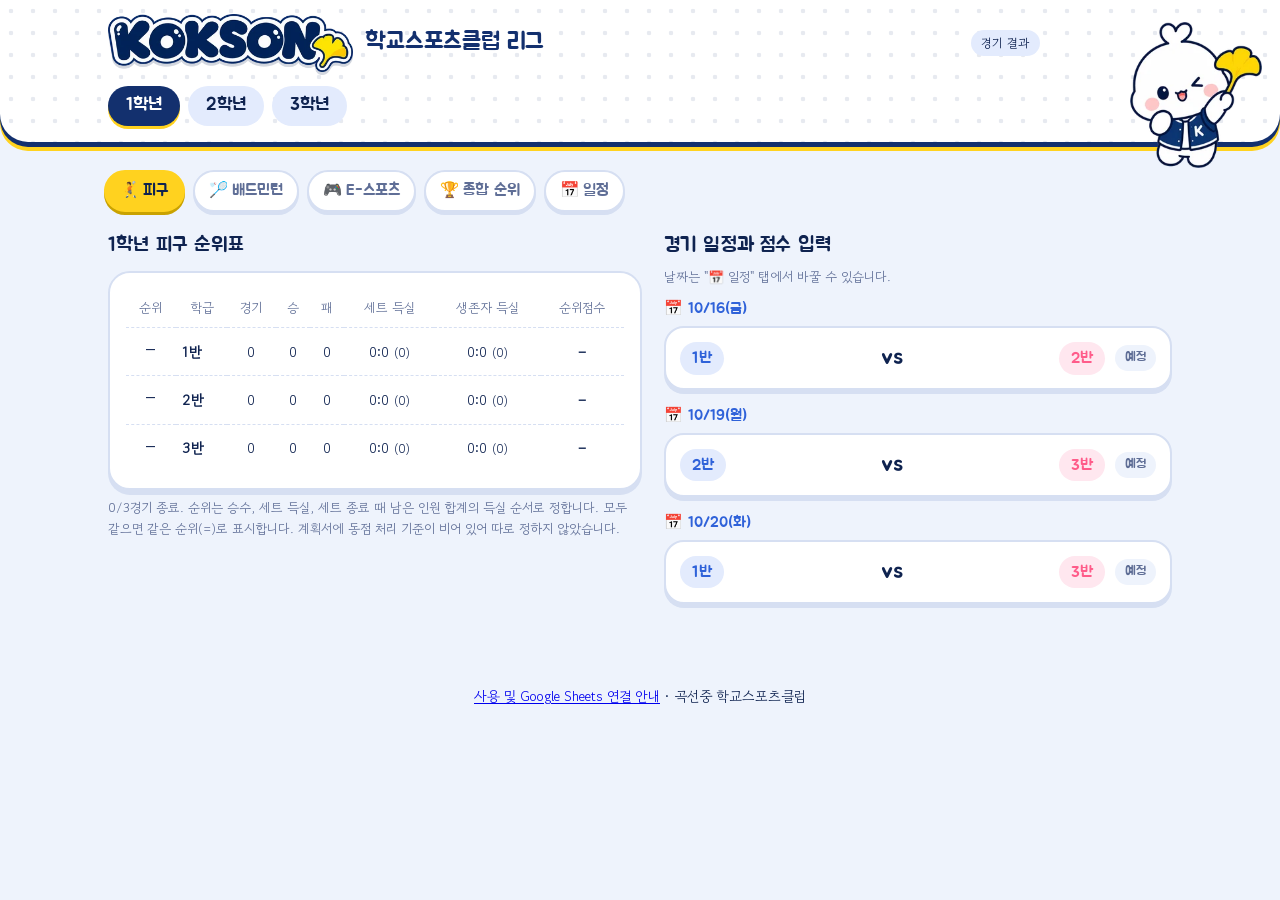
==== commit bd381bb0: "Complete league Sheets integration and setup guide" ====
--- a/index.html
+++ b/index.html
@@ -5,13 +5,13 @@
 <meta name="viewport" content="width=device-width, initial-scale=1, viewport-fit=cover" data-own>
 <title data-own>곡선중 학교스포츠클럽 리그</title>
 <link rel="manifest" href="manifest.webmanifest">
-<meta name="theme-color" content="#13306E">
+<meta name="theme-color" content="#13306E"><meta name="description" content="곡선중학교 학교스포츠클럽 리그: 피구, 배드민턴, E-스포츠 경기 결과와 학년별 종합 순위">
 <meta name="mobile-web-app-capable" content="yes">
 <meta name="apple-mobile-web-app-capable" content="yes">
 <meta name="apple-mobile-web-app-title" content="스포츠리그">
 <meta name="apple-mobile-web-app-status-bar-style" content="default">
-<link rel="apple-touch-icon" href="icons/apple-touch-icon.png">
-<link rel="icon" type="image/png" sizes="192x192" href="icons/icon-192.png">
+
+
 <link rel="preconnect" href="https://fonts.googleapis.com" data-own>
 <link rel="preconnect" href="https://fonts.gstatic.com" crossorigin data-own>
 <link href="https://fonts.googleapis.com/css2?family=Jua&family=Gowun+Dodum&display=swap" rel="stylesheet" data-own>
@@ -707,7 +707,7 @@
     if(UI.tab==="es" && ae && ae.dataset && ae.dataset.esp!==undefined) updateEsView(UI.grade);
     else if(UI.tab==="es"||UI.tab==="total") render();
   });
-  if(S.sheet){ db.emit(); setSync(S.canWrite?"구글 시트에 저장 중":"구글 시트 결과 (보기 전용)"); setInterval(()=>{ db.pull().catch(()=>{}); }, S.canWrite?15000:30000); }
+  if(S.sheet){ db.emit(); setSync(S.canWrite?"구글 시트 연결됨 · 입력 대기":"구글 시트 결과 (보기 전용)"); setInterval(()=>{ db.pull().catch(()=>setSync("시트 연결 지연 · 다시 연결 중")); }, S.canWrite?15000:30000); }
 }
 
 /* ---------- Google Sheets (Apps Script) backend ---------- */
@@ -727,7 +727,7 @@
     Object.keys(colSubs).forEach(col=>{ const docs=Object.keys(cache).filter(k=>k.startsWith(col+"/")).map(k=>({id:k.slice(col.length+1), data:()=>cache[k]})); colSubs[col]({docs}); });
   }
   async function pull(){
-    const r=await fetch(url+(url.includes("?")?"&":"?")+"action=all&t="+Date.now());
+    const r=await fetch(url+(url.includes("?")?"&":"?")+"action=all&t="+Date.now(), {signal:AbortSignal.timeout(12000),cache:"no-store"});
     const j=await r.json(); if(!j.ok) throw new Error(j.error||"sheet");
     const raw=JSON.stringify(j.docs||{}); if(raw===lastRaw) return; lastRaw=raw;
     cache=j.docs||{}; emit();
@@ -1571,7 +1571,7 @@
   if(t.dataset.tab){ UI.tab=t.dataset.tab; render(); return; }
   if(t.hasAttribute("data-export")){ exportFile(t); return; }
   if(t.hasAttribute("data-save-csv")){ exportCsv(); return; }
-  if(t.hasAttribute("data-token-save")){ const v=(document.getElementById("tokenIn")||{}).value||""; if(!v.trim()){ toast("비밀번호를 입력해 주세요."); return; } try{ localStorage.setItem(TOKEN_KEY,v.trim()); }catch(e){} S.needToken=false; render(); toast("저장했습니다. 이제 점수가 구글 시트에 저장됩니다."); Object.keys(pending).forEach(pth=>{ clearTimeout(timers[pth]); retries[pth]=0; flush(pth); }); return; }
+  if(t.hasAttribute("data-token-save")){ const v=(document.getElementById("tokenIn")||{}).value||""; if(!v.trim()){ toast("비밀번호를 입력해 주세요."); return; } try{ localStorage.setItem(TOKEN_KEY,v.trim()); }catch(e){} S.needToken=false; render(); toast("비밀번호를 이 기기에 기억했습니다. 점수 입력 후 저장 상태를 확인해 주세요."); Object.keys(pending).forEach(pth=>{ clearTimeout(timers[pth]); retries[pth]=0; flush(pth); }); return; }
   if(t.hasAttribute("data-teacher-open")){ UI.teacherForm=true; render(); setTimeout(()=>{ const i=document.getElementById("teacherPw"); if(i) i.focus(); },0); return; }
   if(t.hasAttribute("data-teacher-x")){ UI.teacherForm=false; render(); return; }
   if(t.hasAttribute("data-teacher-go")){ const v=((document.getElementById("teacherPw")||{}).value||"").trim(); if(!v){ toast("비밀번호를 입력해 주세요."); return; } try{ localStorage.setItem(TOKEN_KEY,v); localStorage.setItem(ADMIN_KEY,"1"); }catch(e){} location.reload(); return; }
@@ -1674,9 +1674,10 @@
   s[k]=nv; delete s[k+"B"]; delete s[k+"G"]; s.pick=null; s.t=Date.now(); return true; }
 let toastT; function toast(m){ const el=document.getElementById("toast"); el.textContent=m; el.classList.add("show"); clearTimeout(toastT); toastT=setTimeout(()=>el.classList.remove("show"),2600); }
 
-if("serviceWorker" in navigator && location.protocol==="https:" && !window.claude){ window.addEventListener("load",()=>{ navigator.serviceWorker.register("sw.js").catch(()=>{}); }); }
+
 initDb();
 })();
 </script>
+<footer style="text-align:center;padding:22px;font-size:14px"><a href="guide.html">사용 및 Google Sheets 연결 안내</a> · 곡선중 학교스포츠클럽</footer>
 </body>
 </html>
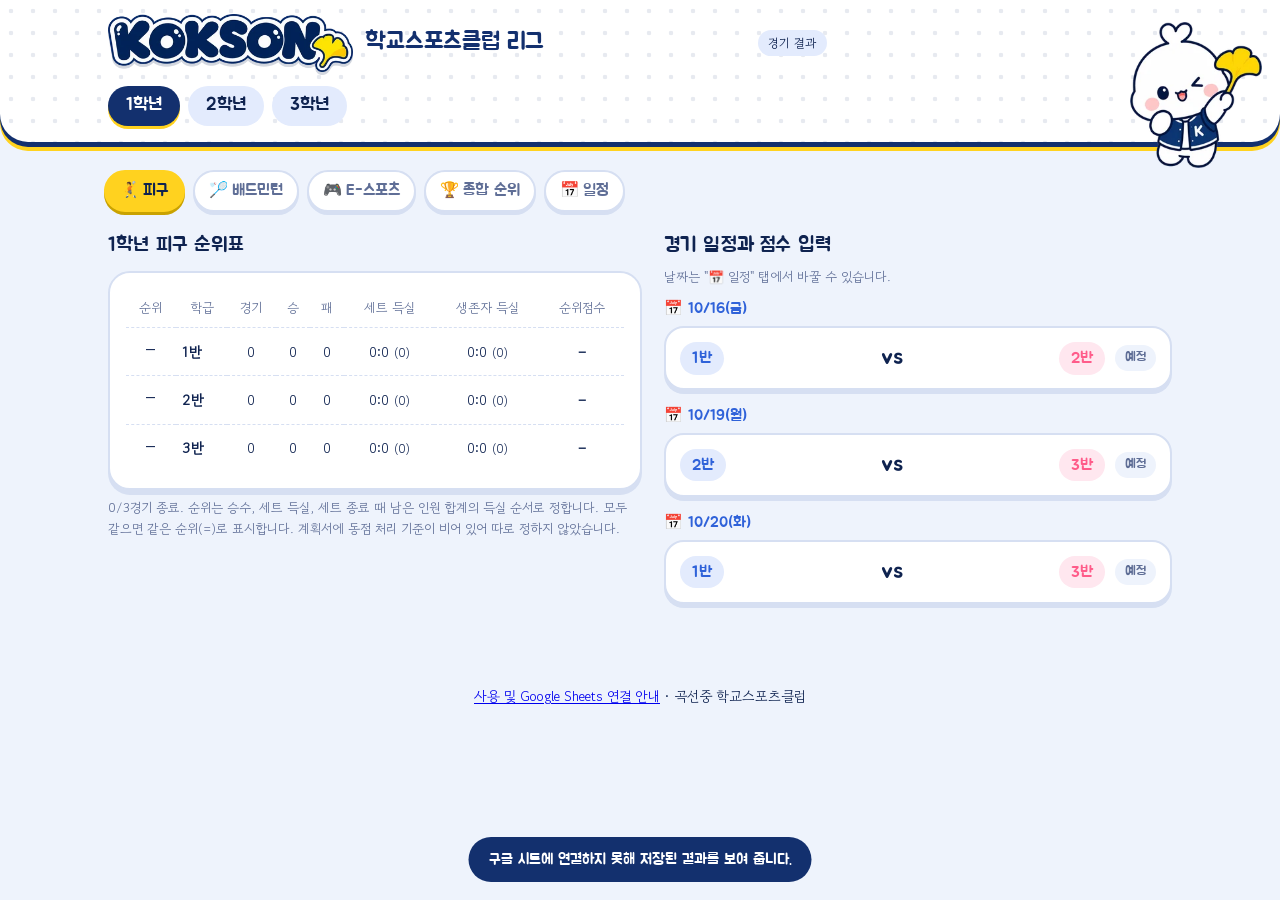
==== commit 259d35d3: "Enable teacher entry across devices without page reload" ====
--- a/index.html
+++ b/index.html
@@ -476,7 +476,7 @@
   <div class="top-inner">
     <div class="title-row">
       <h1 class="disp"><img class="logo" src="[data-uri]" alt="곡선중학교 KOKSON"><span>학교스포츠클럽 리그</span></h1>
-      <span class="sync" id="sync">불러오는 중</span>
+      <span class="sync" id="sync">불러오는 중</span><span id="teacherAccess"></span>
     </div>
     <div class="grades" id="grades" role="group" aria-label="학년 선택"></div>
   </div>
@@ -539,7 +539,7 @@
 }
 
 const pending = {}; const timers = {}; const inflight = {}; const retries = {};
-function retryStalled(){ Object.keys(pending).forEach(p=>{ if(!inflight[p]){ retries[p]=0; clearTimeout(timers[p]); flush(p); } }); }
+function retryStalled(){ if(S.sheet && (!S.canWrite || S.needToken)) return; Object.keys(pending).forEach(p=>{ if(!inflight[p]){ retries[p]=0; clearTimeout(timers[p]); flush(p); } }); }
 setInterval(()=>{ if(S.db && Object.keys(pending).length) retryStalled(); }, 20000);
 window.addEventListener("online", ()=>{ if(S.db) retryStalled(); });
 document.addEventListener("visibilitychange", ()=>{ if(!document.hidden && S.db && Object.keys(pending).length) retryStalled(); });
@@ -570,14 +570,14 @@
   timers[path] = setTimeout(()=>flush(path), 350);
 }
 async function flush(path){
-  if(inflight[path] || !pending[path]) return;
+  if(inflight[path] || !pending[path] || (S.sheet && (!S.canWrite || S.needToken))) return;
   const data = pending[path]; delete pending[path]; inflight[path]=true;
   try{ await S.db.doc(path).set(data); retries[path]=0; if(unsaved[path]===data){ delete unsaved[path]; persistUnsaved(); } if(!S.ro) setSync("저장됨"); }
   catch(e){
     const code=(e&&e.code)||"unavailable";
     S.lastErr=path+" · "+code; try{ console.warn("save failed",path,code,e&&e.message); }catch(_){}
     if(!S.sheet && code!=="bad_token") recheckPermission();
-    if(code==="bad_token"){ pending[path]=pending[path]||data; retries[path]=1; const was=S.needToken; S.needToken=true; if(was) return; render(); toast("관리자 비밀번호가 맞지 않아 저장하지 못했습니다. 화면 위에서 다시 입력해 주세요."); return; }
+    if(code==="bad_token"){ pending[path]=pending[path]||data; retries[path]=1; const was=S.needToken; S.needToken=true; setSync("저장 실패 · 선생님 비밀번호 확인 필요"); if(was) return; render(); toast("관리자 비밀번호가 맞지 않아 저장하지 못했습니다. 화면 위에서 다시 입력해 주세요."); return; }
     if(["not_granted","revoked","capability_removed","capability_disabled"].includes(code)){
       if(path.startsWith("league/")){ toast("설정은 이 페이지의 편집자만 바꿀 수 있습니다."); }
       else { S.canWrite=false; setRO(true); render(); toast("이 계정은 점수를 저장할 권한이 없습니다. 페이지 주인에게 편집 권한을 받아 주세요."); }
@@ -712,7 +712,37 @@
 
 /* ---------- Google Sheets (Apps Script) backend ---------- */
 const TOKEN_KEY="gokseon-sheet-token";
-function sheetToken(){ try{ return localStorage.getItem(TOKEN_KEY)||""; }catch(e){ return ""; } }
+let sessionTeacherToken="";
+function sheetToken(){ if(sessionTeacherToken) return sessionTeacherToken; try{ return localStorage.getItem(TOKEN_KEY)||""; }catch(e){ return ""; } }
+function rememberTeacher(value){
+  sessionTeacherToken=value;
+  try{ localStorage.setItem(TOKEN_KEY,value); localStorage.setItem(ADMIN_KEY,"1"); return true; }catch(e){ return false; }
+}
+async function enterTeacherMode(value){
+  const v=String(value||"").trim();
+  if(!v){ toast("선생님 비밀번호를 입력해 주세요."); return; }
+  if(!S.sheet || !S.db){ toast("구글 시트에 연결되지 않았습니다. 연결을 확인한 뒤 새로고침해 주세요."); return; }
+  if(UI.teacherBusy) return;
+  UI.teacherBusy=true;
+  try{
+    await S.db.pull();
+    const remembered=rememberTeacher(v);
+    S.sheetAdmin=true; S.canWrite=true; S.cfgWrite=true; S.needToken=false; UI.teacherForm=false;
+    setRO(false); render(); setSync("선생님 입력 모드 · 저장 대기");
+    if(!S.restoreDone){ S.restoreDone=true; restoreUnsaved(); }
+    retryStalled();
+    toast(remembered?"입력 모드를 열었습니다. 점수를 입력한 뒤 ‘저장됨’을 확인하세요.":"이 창에서 입력할 수 있습니다. 창을 닫으면 비밀번호를 다시 입력해 주세요.");
+  }catch(e){ toast("시트에 연결하지 못했습니다. 잠시 후 다시 시도해 주세요."); }
+  finally{ UI.teacherBusy=false; }
+}
+function leaveTeacherMode(){
+  sessionTeacherToken="";
+  try{ localStorage.removeItem(ADMIN_KEY); localStorage.removeItem(TOKEN_KEY); }catch(e){}
+  S.sheetAdmin=false; S.canWrite=false; S.cfgWrite=false; S.needToken=false; UI.teacherForm=false;
+  if(UI.open) closeSheet();
+  setRO(true); render(); setSync("구글 시트 결과 (보기 전용)");
+  try{ const u=new URL(location.href); u.searchParams.delete("admin"); history.replaceState(null,"",u); }catch(e){}
+}
 function isAdminDevice(){
   try{
     const q=new URLSearchParams(location.search);
@@ -902,6 +932,9 @@
 /* ---------- rendering ---------- */
 const $main=document.getElementById("main");
 function render(){
+  const teacherAccess=document.getElementById("teacherAccess");
+  if(teacherAccess) teacherAccess.innerHTML=S.sheet && S.db
+    ? (S.sheetAdmin?'<button class="ghost sm" data-admin-off>선생님 로그아웃</button>':'<button class="ghost sm" data-teacher-open>🔒 선생님 로그인</button>') : "";
   document.getElementById("grades").innerHTML=["1","2","3"].map(g=>`<button class="disp" data-grade="${g}" aria-pressed="${UI.grade===g}">${g}학년</button>`).join("");
   document.getElementById("tabs").innerHTML=SPORTS.filter(s=>!(s.edit&&(S.ro||S.cfgWrite===false)) && !(s.roOnly&&(!S.ro||!(S.config.publicUrl||"").trim()))).map(s=>`<button data-tab="${s.key}" aria-pressed="${UI.tab===s.key}"><span class="ic" aria-hidden="true">${s.ic||""}</span>${s.name}</button>`).join("");
   if(UI.tab==="dodge"||UI.tab==="bd") renderLeague(UI.tab);
@@ -917,7 +950,7 @@
   }
   if(S.sheet && !S.sheetAdmin && !S.preview){
     $main.insertAdjacentHTML("beforeend", UI.teacherForm
-      ? `<div class="panel teacher-box"><b>🔑 선생님 입력 모드</b><p class="note" style="margin:4px 0 10px">관리자 비밀번호를 넣으면 이 기기(이 앱)에서 점수를 입력할 수 있습니다.</p><div class="tb-row"><input type="password" id="teacherPw" autocomplete="off" placeholder="관리자 비밀번호"><button class="primary" data-teacher-go>입력 모드 켜기</button><button class="ghost" data-teacher-x>취소</button></div></div>`
+      ? `<div class="panel teacher-box"><b>🔑 선생님 입력 모드</b><p class="note" style="margin:4px 0 10px">다른 컴퓨터나 휴대폰에서도 같은 사이트를 열고 선생님 비밀번호를 입력하세요. 점수는 같은 구글 시트에 저장됩니다. 비밀번호는 실제 저장 시 서버에서 확인합니다.</p><div class="tb-row"><input type="password" id="teacherPw" autocomplete="current-password" aria-label="선생님 비밀번호" placeholder="선생님 비밀번호"><button class="primary" data-teacher-go>입력 모드 켜기</button><button class="ghost" data-teacher-x>취소</button></div></div>`
       : `<div class="teacher-link"><button class="ghost sm" data-teacher-open>🔒 선생님 입력 모드</button></div>`);
   }
   let pb=document.getElementById("pvbar");
@@ -1571,10 +1604,10 @@
   if(t.dataset.tab){ UI.tab=t.dataset.tab; render(); return; }
   if(t.hasAttribute("data-export")){ exportFile(t); return; }
   if(t.hasAttribute("data-save-csv")){ exportCsv(); return; }
-  if(t.hasAttribute("data-token-save")){ const v=(document.getElementById("tokenIn")||{}).value||""; if(!v.trim()){ toast("비밀번호를 입력해 주세요."); return; } try{ localStorage.setItem(TOKEN_KEY,v.trim()); }catch(e){} S.needToken=false; render(); toast("비밀번호를 이 기기에 기억했습니다. 점수 입력 후 저장 상태를 확인해 주세요."); Object.keys(pending).forEach(pth=>{ clearTimeout(timers[pth]); retries[pth]=0; flush(pth); }); return; }
-  if(t.hasAttribute("data-teacher-open")){ UI.teacherForm=true; render(); setTimeout(()=>{ const i=document.getElementById("teacherPw"); if(i) i.focus(); },0); return; }
+  if(t.hasAttribute("data-token-save")){ enterTeacherMode((document.getElementById("tokenIn")||{}).value); return; }
+  if(t.hasAttribute("data-teacher-open")){ if(S.sheetAdmin){ S.needToken=true; render(); return; } UI.teacherForm=true; render(); setTimeout(()=>{ const i=document.getElementById("teacherPw"); if(i) i.focus(); },0); return; }
   if(t.hasAttribute("data-teacher-x")){ UI.teacherForm=false; render(); return; }
-  if(t.hasAttribute("data-teacher-go")){ const v=((document.getElementById("teacherPw")||{}).value||"").trim(); if(!v){ toast("비밀번호를 입력해 주세요."); return; } try{ localStorage.setItem(TOKEN_KEY,v); localStorage.setItem(ADMIN_KEY,"1"); }catch(e){} location.reload(); return; }
+  if(t.hasAttribute("data-teacher-go")){ enterTeacherMode((document.getElementById("teacherPw")||{}).value); return; }
   if(t.hasAttribute("data-token-reset")){ try{ localStorage.removeItem(TOKEN_KEY); }catch(e){} S.needToken=true; render(); return; }
   if(t.dataset.bgpick){ const f=document.querySelector(`input[data-bgfile="${t.dataset.bgpick}"]`); if(f){ f.value=""; f.click(); } return; }
   if(t.dataset.bgclear){ try{ localStorage.removeItem("gokseon-bg-"+t.dataset.bgclear); }catch(e){} toast("기본 배경으로 되돌렸습니다."); render(); return; }
@@ -1585,7 +1618,7 @@
   if(t.hasAttribute("data-sched-reset-yes")){ S.schedResetAsk=false; S.config.schedule=clone(PLAN_SCHEDULE); saveConfig(); render(); toast("계획서 일정으로 되돌렸습니다."); return; }
   if(t.dataset.goes){ UI.grade=t.dataset.goes; UI.tab="es"; render(); window.scrollTo(0,0); return; }
   if(t.hasAttribute("data-ghjson")){ exportDataJson(); return; }
-  if(t.hasAttribute("data-admin-off")){ try{ localStorage.removeItem(ADMIN_KEY); localStorage.removeItem(TOKEN_KEY); }catch(e){} location.href=location.pathname; return; }
+  if(t.hasAttribute("data-admin-off")){ leaveTeacherMode(); return; }
   if(t.hasAttribute("data-import-yes")){ applyImport(); return; }
   if(t.hasAttribute("data-import-no")){ S.pendingImport=null; render(); return; }
   if(t.hasAttribute("data-save-json")){ exportJson(); return; }
@@ -1665,7 +1698,10 @@
   if(t.dataset.sv){ t.dataset.dirty="1"; if(commitSv(m,t)){ saveMatch(UI.open); updateDodgeInfo(m); } }
   else if(t.dataset.bdin!==undefined && t.value!==""){ t.dataset.dirty="1"; if(commitBd(m,t)){ saveMatch(UI.open); updateBdInfo(m); } }
 });
-document.addEventListener("keydown",e=>{ if(e.key==="Escape"&&UI.open) closeSheet(); });
+document.addEventListener("keydown",e=>{
+  if(e.key==="Escape"&&UI.open) closeSheet();
+  if(e.key==="Enter" && e.target && ["teacherPw","tokenIn"].includes(e.target.id)){ e.preventDefault(); enterTeacherMode(e.target.value); }
+});
 
 function commitSv(m,t){ const s=m.sets[+t.dataset.si], k=t.dataset.sv; if(!s || s.done) return false;
   const nv = blank(t.value)?null:Math.min(99,Math.max(0,num(t.value,0)));
